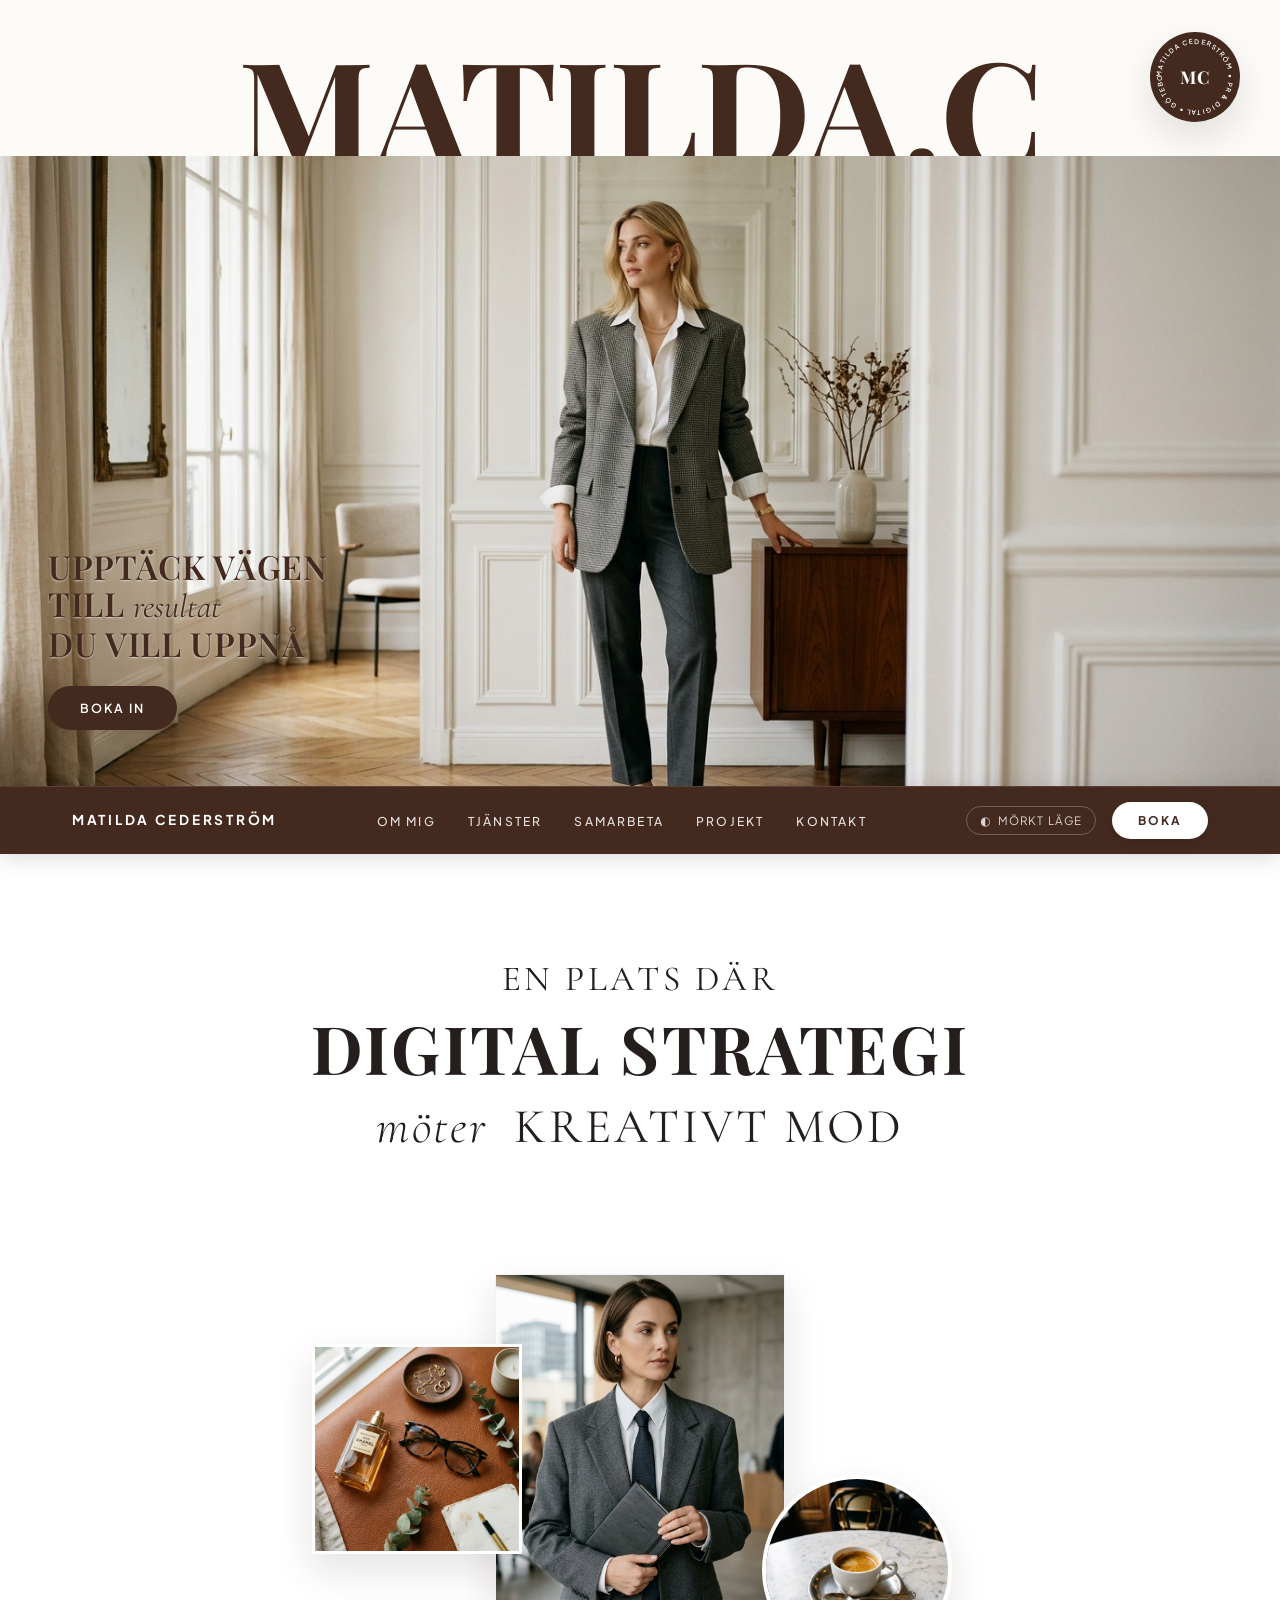
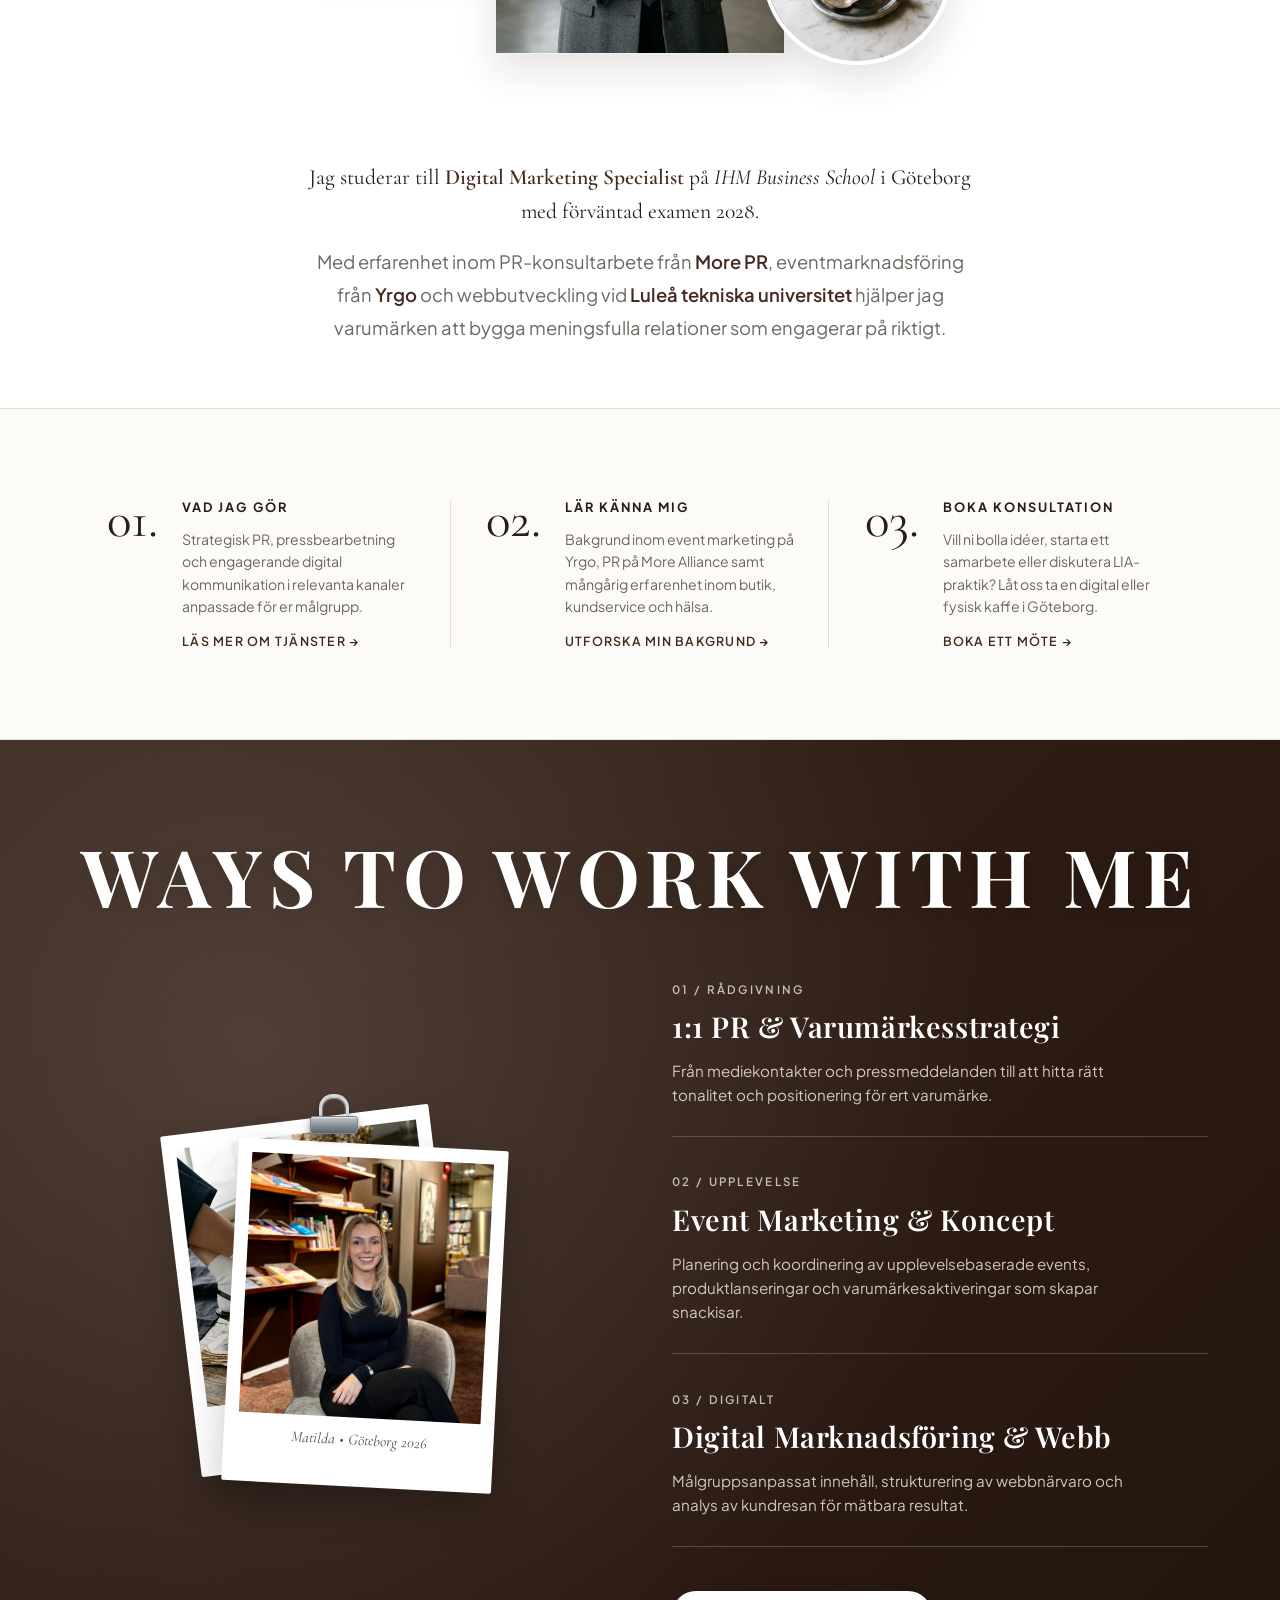
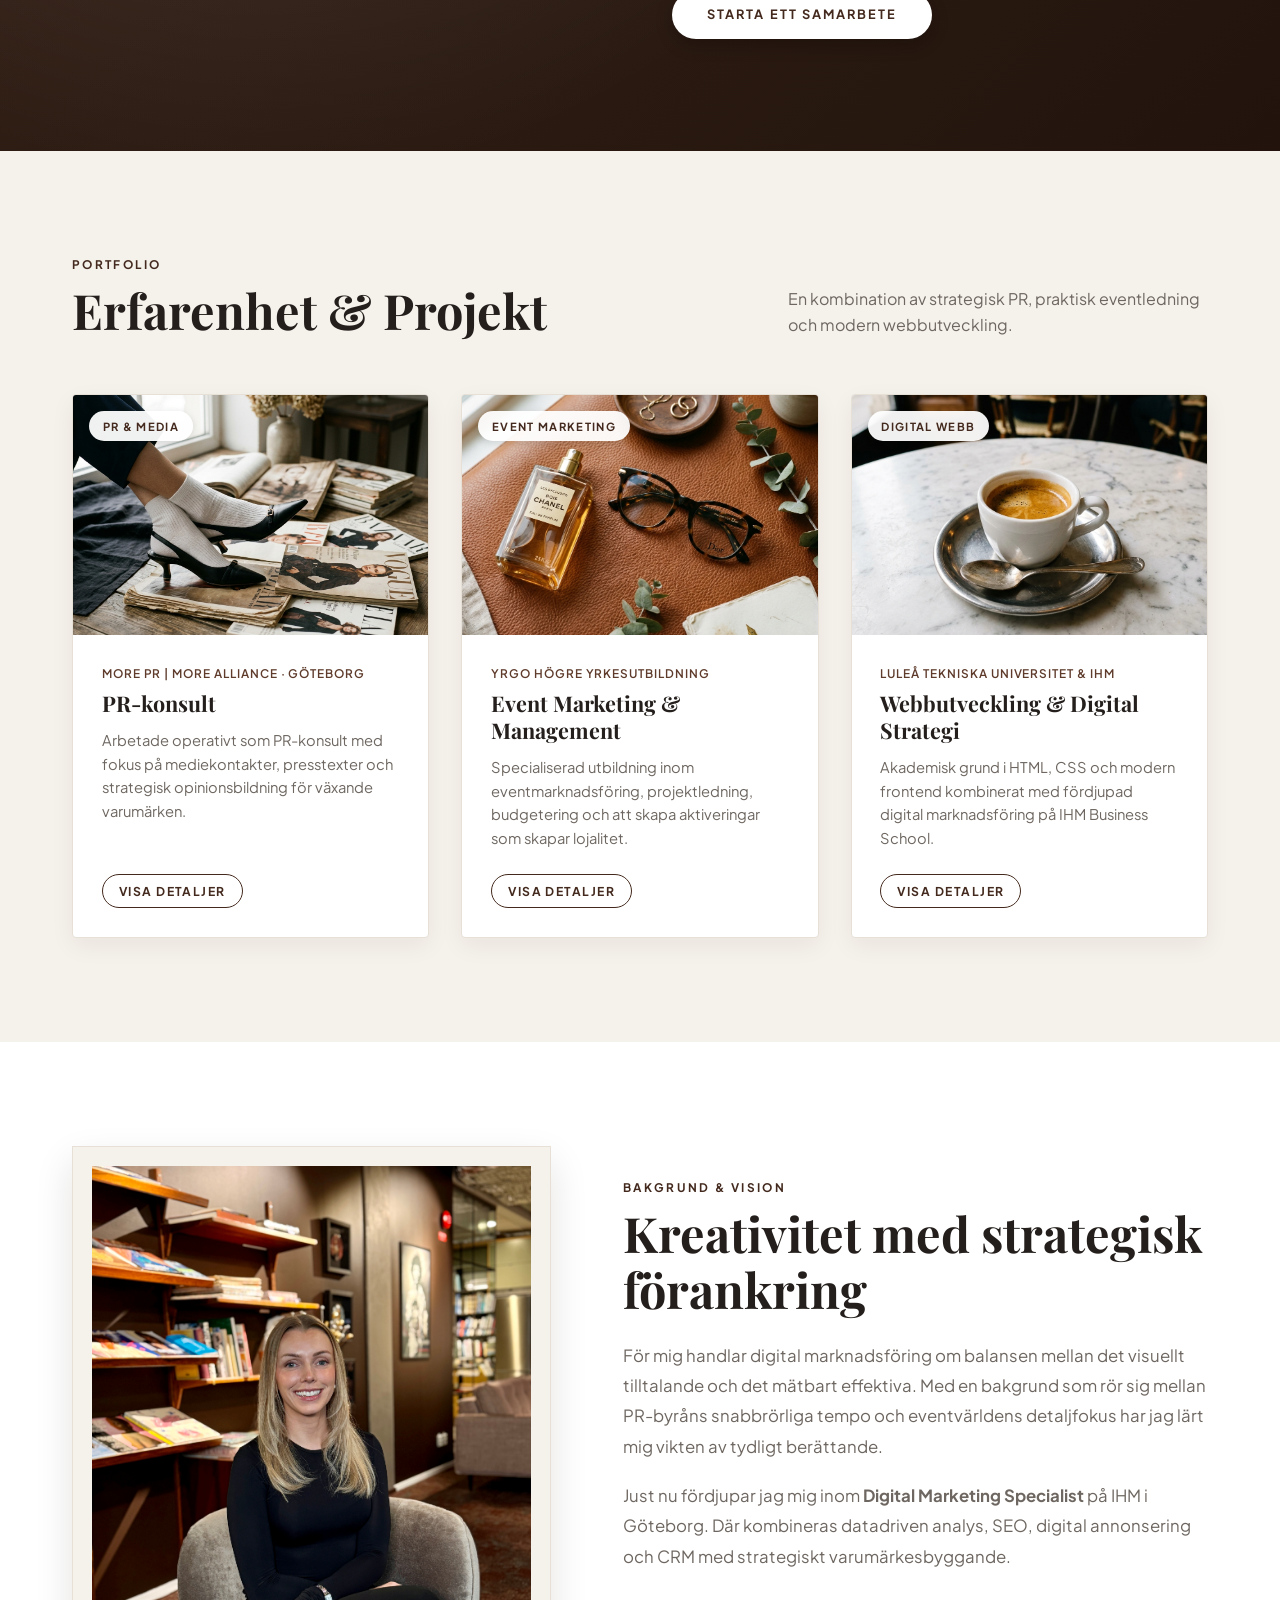
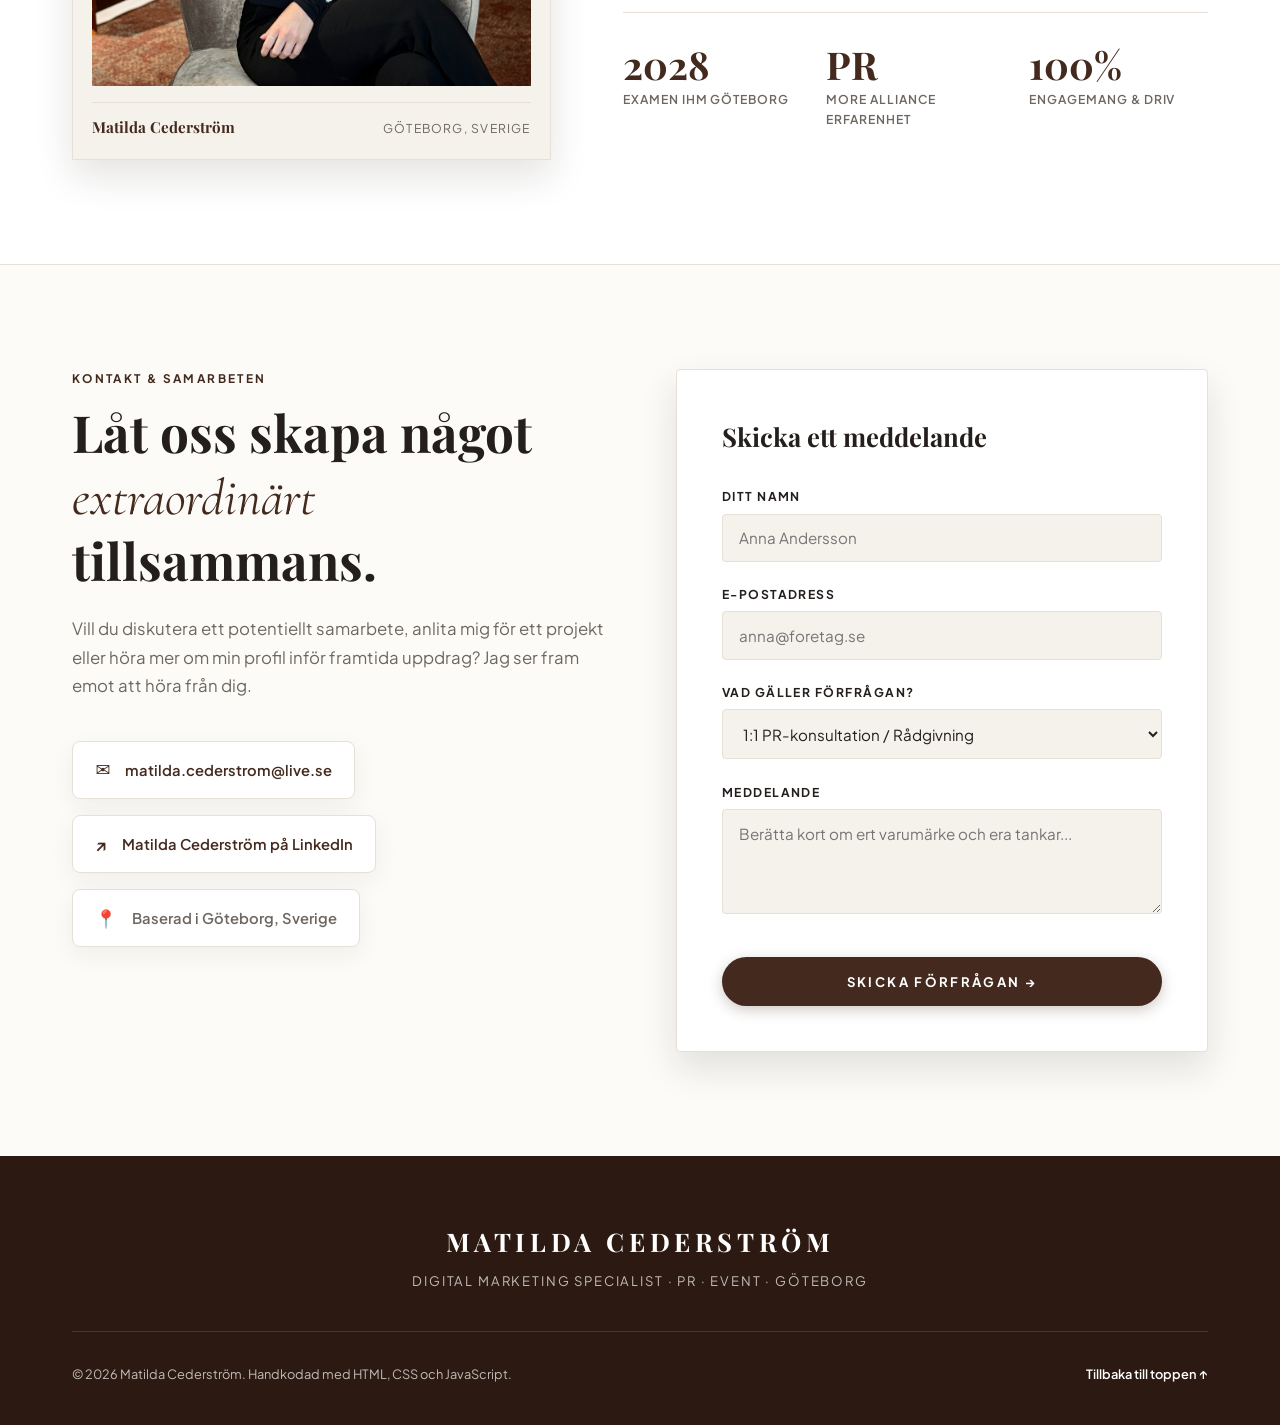
==== ihm-matilda-cederström/index.html @ b3b6cacc "Add files via upload" ====
<!DOCTYPE html>
<html lang="sv">

<head>
    <meta charset="utf-8">
    <meta name="viewport" content="width=device-width, initial-scale=1">
    <title>Matilda Cederström – Digital Marketing & PR Specialist</title>
    <meta name="description"
        content="Matilda Cederström studerar till Digital Marketing Specialist och hjälper företag med PR, event marknadsföring och digital kommunikation i Göteborg.">
    
    <!-- Google Fonts för lyxig redaktionell estetik -->
    <link rel="preconnect" href="https://fonts.googleapis.com">
    <link rel="preconnect" href="https://fonts.gstatic.com" crossorigin>
    <link href="https://fonts.googleapis.com/css2?family=Cormorant+Garamond:ital,wght@0,300;0,400;0,600;0,700;1,400;1,600&family=Playfair+Display:ital,wght@0,400;0,600;0,700;0,900;1,400;1,600&family=Plus+Jakarta+Sans:wght@300;400;500;600;700&display=swap" rel="stylesheet">
    
    <link rel="stylesheet" href="style.css">
    <script defer src="script.js"></script>
</head>

<body>
    <!-- Sidbehållare med redaktionell tidningsram -->
    <div class="site-wrapper">

        <!-- 1. HERO MED STORT TYPOGRAFISKT MOTIV -->
        <header class="hero-section" id="start">
            <div class="hero-header-brand">
                <span class="hero-giant-title">MATILDA.C</span>
            </div>

            <!-- Interaktivt cirkulärt märke -->
            <div class="brand-badge" aria-hidden="true">
                <svg viewBox="0 0 100 100" class="badge-svg">
                    <path id="circlePath" d="M 50, 50 m -37, 0 a 37,37 0 1,1 74,0 a 37,37 0 1,1 -74,0" fill="transparent" />
                    <text class="badge-text">
                        <textPath href="#circlePath" startOffset="0%">
                            MATILDA CEDERSTRÖM • PR & DIGITAL • GÖTEBORG •
                        </textPath>
                    </text>
                </svg>
                <div class="badge-center">
                    <span>MC</span>
                </div>
            </div>

            <div class="hero-media-wrapper">
                <img src="img/hero.jpg" alt="Matilda Cederström - Editorial Portrait" class="hero-bg-img" width="1600" height="900" priority>
                
                <!-- Citat och CTA nere till vänster i hero -->
                <div class="hero-overlay-content">
                    <p class="hero-quote-text">
                        <span class="quote-line">UPPTÄCK VÄGEN</span>
                        <span class="quote-line">TILL <em>resultat</em></span>
                        <span class="quote-line">DU VILL UPPNÅ</span>
                    </p>
                    <a href="#kontakt" class="hero-pill-btn">Boka in</a>
                </div>
            </div>
        </header>

        <!-- 2. ESPRESSO-BRUN NAVIGATIONSBAR -->
        <nav class="espresso-nav" aria-label="Huvudmeny">
            <div class="nav-container">
                <a href="#start" class="nav-brand">MATILDA CEDERSTRÖM</a>
                
                <ul class="nav-menu">
                    <li><a href="#om">Om mig</a></li>
                    <li><a href="#tjanster">Tjänster</a></li>
                    <li><a href="#arbete">Samarbeta</a></li>
                    <li><a href="#projekt">Projekt</a></li>
                    <li><a href="#kontakt">Kontakt</a></li>
                </ul>

                <div class="nav-actions">
                    <button id="tema" type="button" class="nav-btn-theme" aria-label="Växla tema">
                        <span class="theme-icon">◐</span>
                        <span class="theme-text">Byt till mörkt läge</span>
                    </button>
                    <a href="#kontakt" class="nav-pill-cta">Boka</a>
                </div>
            </div>
        </nav>

        <main id="huvudinnehall">
            <!-- 3. REDAKTIONELL INTRO MED MOODBOARD COLLAGE -->
            <section class="editorial-philosophy" id="om">
                <div class="section-container">
                    <div class="editorial-heading-group">
                        <span class="editorial-eyebrow">EN PLATS DÄR</span>
                        <h1 class="editorial-title">DIGITAL STRATEGI</h1>
                        <span class="editorial-subtitle"><em>möter</em> KREATIVT MOD</span>
                    </div>

                    <!-- Estetiskt moodboard med 3 överlappande bilder -->
                    <div class="moodboard-grid">
                        <div class="moodboard-item moodboard-left">
                            <img src="img/moodboard-accessories.jpg" alt="Accessoarer, designerglasögon och doftflaska på läderyta" loading="lazy">
                        </div>
                        <div class="moodboard-item moodboard-center">
                            <img src="img/moodboard-portrait.jpg" alt="Matilda i kavaj med anteckningsbok och stilren komposition" loading="lazy">
                        </div>
                        <div class="moodboard-item moodboard-right">
                            <img src="img/moodboard-coffee.jpg" alt="Espressokopp på silverfat på marmorbord" loading="lazy">
                        </div>
                    </div>

                    <!-- Om mig introduktionstext -->
                    <div class="editorial-intro-text">
                        <p class="lead-paragraph">
                            Jag studerar till <strong>Digital Marketing Specialist</strong> på <em>IHM Business School</em> i Göteborg med förväntad examen 2028.
                        </p>
                        <p>
                            Med erfarenhet inom PR-konsultarbete från <strong>More PR</strong>, eventmarknadsföring från <strong>Yrgo</strong> och webbutveckling vid <strong>Luleå tekniska universitet</strong> hjälper jag varumärken att bygga meningsfulla relationer som engagerar på riktigt.
                        </p>
                    </div>
                </div>
            </section>

            <!-- 4. TRE-KOLUMNERS NUMRERAD HIGHLIGHTBAR -->
            <section class="numbered-highlights" id="tjanster" aria-label="Översikt av tjänster och fokusområden">
                <div class="section-container highlights-grid">
                    <div class="highlight-column">
                        <span class="highlight-number">01.</span>
                        <div class="highlight-details">
                            <h2 class="highlight-title">VAD JAG GÖR</h2>
                            <p class="highlight-desc">
                                Strategisk PR, pressbearbetning och engagerande digital kommunikation i relevanta kanaler anpassade för er målgrupp.
                            </p>
                            <a href="#projekt" class="highlight-link">Läs mer om tjänster &rarr;</a>
                        </div>
                    </div>

                    <div class="highlight-column">
                        <span class="highlight-number">02.</span>
                        <div class="highlight-details">
                            <h2 class="highlight-title">LÄR KÄNNA MIG</h2>
                            <p class="highlight-desc">
                                Bakgrund inom event marketing på Yrgo, PR på More Alliance samt mångårig erfarenhet inom butik, kundservice och hälsa.
                            </p>
                            <a href="#om-detaljer" class="highlight-link">Utforska min bakgrund &rarr;</a>
                        </div>
                    </div>

                    <div class="highlight-column">
                        <span class="highlight-number">03.</span>
                        <div class="highlight-details">
                            <h2 class="highlight-title">BOKA KONSULTATION</h2>
                            <p class="highlight-desc">
                                Vill ni bolla idéer, starta ett samarbete eller diskutera LIA-praktik? Låt oss ta en digital eller fysisk kaffe i Göteborg.
                            </p>
                            <a href="#kontakt" class="highlight-link">Boka ett möte &rarr;</a>
                        </div>
                    </div>
                </div>
            </section>

            <!-- 5. WAYS TO WORK WITH ME (MOCKA & ESPRESSO) MED POLAROID-KLÄMMA -->
            <section class="work-with-me" id="arbete">
                <div class="section-container">
                    <div class="work-header">
                        <h2 class="giant-work-title">WAYS TO WORK WITH ME</h2>
                    </div>

                    <div class="work-grid">
                        <!-- Vänster: Pinned Polaroid stack med silverklämma -->
                        <div class="polaroid-showcase">
                            <div class="polaroid-stack">
                                <!-- Bakre polaroid (vinklad fashionelement) -->
                                <div class="polaroid-card polaroid-back">
                                    <div class="polaroid-inner">
                                        <img src="img/polaroid-creative.jpg" alt="Kreativ modereferens och magasin" loading="lazy">
                                        <span class="polaroid-caption">Vogue & Creative Mood</span>
                                    </div>
                                </div>

                                <!-- Främre polaroid med Matildas porträtt -->
                                <div class="polaroid-card polaroid-front">
                                    <div class="polaroid-inner">
                                        <img src="img/IMG_8986.jpeg" alt="Matilda Cederström porträtt" loading="lazy">
                                        <span class="polaroid-caption">Matilda • Göteborg 2026</span>
                                    </div>
                                </div>

                                <!-- Realistisk metallklämma högst upp -->
                                <div class="binder-clip" aria-hidden="true">
                                    <div class="clip-loop"></div>
                                    <div class="clip-body"></div>
                                </div>
                            </div>
                        </div>

                        <!-- Höger: Redaktionell lista över samarbetsformer -->
                        <div class="work-offerings">
                            <div class="offering-item">
                                <span class="offering-tag">01 / RÅDGIVNING</span>
                                <h3 class="offering-title">1:1 PR & Varumärkesstrategi</h3>
                                <p class="offering-desc">
                                    Från mediekontakter och pressmeddelanden till att hitta rätt tonalitet och positionering för ert varumärke.
                                </p>
                            </div>

                            <div class="offering-item">
                                <span class="offering-tag">02 / UPPLEVELSE</span>
                                <h3 class="offering-title">Event Marketing & Koncept</h3>
                                <p class="offering-desc">
                                    Planering och koordinering av upplevelsebaserade events, produktlanseringar och varumärkesaktiveringar som skapar snackisar.
                                </p>
                            </div>

                            <div class="offering-item">
                                <span class="offering-tag">03 / DIGITALT</span>
                                <h3 class="offering-title">Digital Marknadsföring & Webb</h3>
                                <p class="offering-desc">
                                    Målgruppsanpassat innehåll, strukturering av webbnärvaro och analys av kundresan för mätbara resultat.
                                </p>
                            </div>

                            <div class="offering-cta">
                                <a href="#kontakt" class="work-btn">Starta ett samarbete</a>
                            </div>
                        </div>
                    </div>
                </div>
            </section>

            <!-- 6. ERFARENHET & PROJEKT -->
            <section class="projects-section" id="projekt">
                <div class="section-container">
                    <div class="section-header-row">
                        <div>
                            <span class="section-eyebrow">PORTFOLIO</span>
                            <h2 class="section-heading-serif">Erfarenhet & Projekt</h2>
                        </div>
                        <p class="section-header-desc">
                            En kombination av strategisk PR, praktisk eventledning och modern webbutveckling.
                        </p>
                    </div>

                    <div class="projects-grid">
                        <!-- Projekt 1: More PR -->
                        <article class="project-card">
                            <div class="project-media">
                                <img src="img/projekt-1.jpg" alt="PR-arbete och mediekontakter" loading="lazy">
                                <span class="project-pill">PR & Media</span>
                            </div>
                            <div class="project-content">
                                <span class="project-meta">More PR | More Alliance · Göteborg</span>
                                <h3>PR-konsult</h3>
                                <p>
                                    Arbetade operativt som PR-konsult med fokus på mediekontakter, presstexter och strategisk opinionsbildning för växande varumärken.
                                </p>
                                <button type="button" class="project-details-btn" data-modal="morepr">Visa detaljer</button>
                            </div>
                        </article>

                        <!-- Projekt 2: Yrgo -->
                        <article class="project-card">
                            <div class="project-media">
                                <img src="img/projekt-2.jpg" alt="Event Marketing och planering" loading="lazy">
                                <span class="project-pill">Event Marketing</span>
                            </div>
                            <div class="project-content">
                                <span class="project-meta">Yrgo Högre Yrkesutbildning</span>
                                <h3>Event Marketing & Management</h3>
                                <p>
                                    Specialiserad utbildning inom eventmarknadsföring, projektledning, budgetering och att skapa aktiveringar som skapar lojalitet.
                                </p>
                                <button type="button" class="project-details-btn" data-modal="yrgo">Visa detaljer</button>
                            </div>
                        </article>

                        <!-- Projekt 3: LTU & IHM -->
                        <article class="project-card">
                            <div class="project-media">
                                <img src="img/projekt-3.jpg" alt="Webbutveckling och digital arkitektur" loading="lazy">
                                <span class="project-pill">Digital Webb</span>
                            </div>
                            <div class="project-content">
                                <span class="project-meta">Luleå tekniska universitet & IHM</span>
                                <h3>Webbutveckling & Digital Strategi</h3>
                                <p>
                                    Akademisk grund i HTML, CSS och modern frontend kombinerat med fördjupad digital marknadsföring på IHM Business School.
                                </p>
                                <button type="button" class="project-details-btn" data-modal="webb">Visa detaljer</button>
                            </div>
                        </article>
                    </div>
                </div>
            </section>

            <!-- 7. DETALJERAD OM MIG SEKTION -->
            <section class="about-detail-section" id="om-detaljer">
                <div class="section-container about-detail-grid">
                    <div class="about-image-col">
                        <div class="framed-portrait">
                            <img src="img/IMG_8986.jpeg" alt="Matilda Cederström" loading="lazy">
                            <div class="portrait-caption-box">
                                <span class="caption-title">Matilda Cederström</span>
                                <span class="caption-sub">Göteborg, Sverige</span>
                            </div>
                        </div>
                    </div>
                    <div class="about-text-col">
                        <span class="section-eyebrow">BAKGRUND & VISION</span>
                        <h2 class="section-heading-serif">Kreativitet med strategisk förankring</h2>
                        <div class="rich-text">
                            <p>
                                För mig handlar digital marknadsföring om balansen mellan det visuellt tilltalande och det mätbart effektiva. Med en bakgrund som rör sig mellan PR-byråns snabbrörliga tempo och eventvärldens detaljfokus har jag lärt mig vikten av tydligt berättande.
                            </p>
                            <p>
                                Just nu fördjupar jag mig inom <strong>Digital Marketing Specialist</strong> på IHM i Göteborg. Där kombineras datadriven analys, SEO, digital annonsering och CRM med strategiskt varumärkesbyggande.
                            </p>
                        </div>

                        <div class="stats-row">
                            <div class="stat-box">
                                <span class="stat-number">2028</span>
                                <span class="stat-label">Examen IHM Göteborg</span>
                            </div>
                            <div class="stat-box">
                                <span class="stat-number">PR</span>
                                <span class="stat-label">More Alliance erfarenhet</span>
                            </div>
                            <div class="stat-box">
                                <span class="stat-number">100%</span>
                                <span class="stat-label">Engagemang & driv</span>
                            </div>
                        </div>
                    </div>
                </div>
            </section>

            <!-- 8. KONTAKT & BOKNING -->
            <section class="contact-section" id="kontakt">
                <div class="section-container">
                    <div class="contact-wrapper">
                        <div class="contact-info-side">
                            <span class="section-eyebrow">KONTAKT & SAMARBETEN</span>
                            <h2 class="contact-title">Låt oss skapa något <em>extraordinärt</em> tillsammans.</h2>
                            <p class="contact-text">
                                Vill du diskutera ett potentiellt samarbete, anlita mig för ett projekt eller höra mer om min profil inför framtida uppdrag? Jag ser fram emot att höra från dig.
                            </p>

                            <div class="contact-links-list">
                                <a href="mailto:matilda.cederstrom@live.se" class="contact-pill-link">
                                    <span class="pill-icon">✉</span>
                                    <span>matilda.cederstrom@live.se</span>
                                </a>
                                <a href="https://www.linkedin.com/in/matilda-cederstr%C3%B6m-b0705b335" target="_blank" rel="noopener" class="contact-pill-link">
                                    <span class="pill-icon">↗</span>
                                    <span>Matilda Cederström på LinkedIn</span>
                                </a>
                                <div class="contact-pill-link location-pill">
                                    <span class="pill-icon">📍</span>
                                    <span>Baserad i Göteborg, Sverige</span>
                                </div>
                            </div>
                        </div>

                        <!-- Interaktivt formulär -->
                        <div class="contact-form-side">
                            <form id="kontakt-form" class="editorial-form">
                                <h3 class="form-title">Skicka ett meddelande</h3>
                                
                                <div class="form-group">
                                    <label for="namn">Ditt namn</label>
                                    <input type="text" id="namn" name="namn" placeholder="Anna Andersson" required>
                                </div>

                                <div class="form-group">
                                    <label for="epost">E-postadress</label>
                                    <input type="email" id="epost" name="epost" placeholder="anna@foretag.se" required>
                                </div>

                                <div class="form-group">
                                    <label for="amne">Vad gäller förfrågan?</label>
                                    <select id="amne" name="amne">
                                        <option value="konsultation">1:1 PR-konsultation / Rådgivning</option>
                                        <option value="event">Event Marketing & Upplevelser</option>
                                        <option value="digital">Digital strategi & Webb</option>
                                        <option value="lia">LIA-praktik / Anställning</option>
                                        <option value="annat">Övrigt / Fika i Göteborg</option>
                                    </select>
                                </div>

                                <div class="form-group">
                                    <label for="meddelande">Meddelande</label>
                                    <textarea id="meddelande" name="meddelande" rows="4" placeholder="Berätta kort om ert varumärke och era tankar..." required></textarea>
                                </div>

                                <button type="submit" class="submit-btn">Skicka förfrågan &rarr;</button>
                                <div id="form-feedback" class="form-feedback" hidden></div>
                            </form>
                        </div>
                    </div>
                </div>
            </section>
        </main>

        <!-- 9. SIDFOT -->
        <footer class="editorial-footer">
            <div class="footer-container">
                <div class="footer-brand-row">
                    <span class="footer-logo">MATILDA CEDERSTRÖM</span>
                    <p class="footer-tagline">Digital Marketing Specialist · PR · Event · Göteborg</p>
                </div>

                <div class="footer-bottom-row">
                    <p>© 2026 Matilda Cederström. Handkodad med HTML, CSS och JavaScript.</p>
                    <a href="#start" class="back-to-top">Tillbaka till toppen ↑</a>
                </div>
            </div>
        </footer>

    </div>

    <!-- Interaktiv modal för projektdetaljer -->
    <div id="project-modal" class="modal-backdrop" hidden>
        <div class="modal-dialog">
            <button class="modal-close-btn" id="modal-close" aria-label="Stäng modal">&times;</button>
            <div id="modal-body" class="modal-body-content"></div>
        </div>
    </div>
</body>

</html>
---- ihm-matilda-cederström/style.css ----
/* ==========================================================================
   MATILDA CEDERSTRÖM – EDITORIAL DESIGN SYSTEM
   Inspirerad av modern skandinavisk modetidnings- & lyxestetik
   ========================================================================== */

/* 1. CSS VARIABLER & FÄRGSYSTEM */
:root {
    /* Palett baserad på inspirationsbilden */
    --espresso: #442a1e;
    --espresso-dark: #2c1a12;
    --espresso-light: #5e3b2b;
    --canvas: #fcfbf8;
    --canvas-alt: #f5f1eb;
    --surface: #ffffff;
    --surface-glass: rgba(255, 255, 255, 0.92);
    
    /* Varm mockaton för 'Ways to work with me' (ersätter tidigare blå färg) */
    --mocha: #382419;
    --mocha-dark: #22140d;
    --mocha-light: #4c3224;

    /* Typografifärger */
    --text-primary: #241f1c;
    --text-secondary: #6e6761;
    --text-espresso: #442a1e;
    --text-light: #faf7f2;
    --text-light-muted: rgba(250, 247, 242, 0.78);

    /* Gränser och skuggor */
    --border-warm: #e6e0d6;
    --border-light: rgba(255, 255, 255, 0.2);
    --shadow-subtle: 0 8px 24px rgba(44, 26, 18, 0.06);
    --shadow-medium: 0 16px 36px rgba(44, 26, 18, 0.12);
    --shadow-polaroid: 0 18px 40px rgba(0, 0, 0, 0.22);

    /* Typografi */
    --font-display: 'Playfair Display', Georgia, serif;
    --font-serif: 'Cormorant Garamond', Georgia, serif;
    --font-sans: 'Plus Jakarta Sans', system-ui, -apple-system, sans-serif;

    /* Layout & mått */
    --max-width: 1200px;
    --radius-pill: 9999px;
    --radius-card: 4px;
    --radius-soft: 8px;
    --transition: all 0.3s cubic-bezier(0.16, 1, 0.3, 1);
}

/* 2. RESET & BAS */
*,
*::before,
*::after {
    box-sizing: border-box;
    margin: 0;
    padding: 0;
}

html {
    scroll-behavior: smooth;
    font-size: 16px;
    text-rendering: optimizeLegibility;
    -webkit-font-smoothing: antialiased;
}

body {
    font-family: var(--font-sans);
    background-color: #ede7df; /* Yttre lyxig bakgrund */
    color: var(--text-primary);
    line-height: 1.65;
    overflow-x: hidden;
}

img {
    max-width: 100%;
    height: auto;
    display: block;
}

a {
    color: inherit;
    text-decoration: none;
    transition: var(--transition);
}

button {
    font-family: inherit;
    cursor: pointer;
    border: none;
    background: none;
    transition: var(--transition);
}

/* Yttre sidram som simulerar tidningslayouten */
.site-wrapper {
    max-width: 1280px;
    margin: 0 auto;
    background-color: var(--surface);
    box-shadow: 0 0 50px rgba(0, 0, 0, 0.12);
    position: relative;
}

.section-container {
    max-width: var(--max-width);
    margin: 0 auto;
    padding: 0 2rem;
}

/* 3. HERO MED STOR TYPOGRAFI & CIRKULÄRT MÄRKE */
.hero-section {
    position: relative;
    background-color: var(--canvas);
    overflow: hidden;
    padding-top: 1.5rem;
}

.hero-header-brand {
    padding: 0 2rem;
    text-align: center;
}

.hero-giant-title {
    display: block;
    font-family: var(--font-display);
    font-size: clamp(3.5rem, 11.5vw, 9.8rem);
    font-weight: 700;
    line-height: 0.9;
    letter-spacing: -0.01em;
    color: var(--espresso);
    text-transform: uppercase;
    transform: translateY(0.12em);
    user-select: none;
}

/* Roterande cirkulärt märke i hörnet */
.brand-badge {
    position: absolute;
    top: 2rem;
    right: 2.5rem;
    width: 90px;
    height: 90px;
    background: var(--espresso);
    border-radius: 50%;
    box-shadow: var(--shadow-medium);
    z-index: 10;
    display: flex;
    align-items: center;
    justify-content: center;
    cursor: pointer;
    transition: transform 0.4s ease;
}

.brand-badge:hover {
    transform: scale(1.08) rotate(15deg);
}

.badge-svg {
    width: 100%;
    height: 100%;
    animation: rotateBadge 20s linear infinite;
}

.badge-text {
    font-family: var(--font-sans);
    font-size: 7.2px;
    font-weight: 600;
    letter-spacing: 0.22em;
    fill: #ffffff;
    text-transform: uppercase;
}

.badge-center {
    position: absolute;
    color: #ffffff;
    font-family: var(--font-display);
    font-weight: 700;
    font-size: 1.1rem;
    letter-spacing: 0.05em;
}

@keyframes rotateBadge {
    from { transform: rotate(0deg); }
    to { transform: rotate(360deg); }
}

/* Hero bild och textoverlay */
.hero-media-wrapper {
    position: relative;
    width: 100%;
    height: 70vh;
    min-height: 520px;
    max-height: 750px;
}

.hero-bg-img {
    width: 100%;
    height: 100%;
    object-fit: cover;
    object-position: center 25%;
    filter: brightness(0.96) contrast(1.02);
}

/* Citat nere till vänster i hero */
.hero-overlay-content {
    position: absolute;
    bottom: 3.5rem;
    left: 3rem;
    z-index: 5;
    max-width: 420px;
}

.hero-quote-text {
    display: flex;
    flex-direction: column;
    margin-bottom: 1.5rem;
}

.hero-quote-text .quote-line {
    font-family: var(--font-display);
    font-size: clamp(1.4rem, 2.6vw, 2.4rem);
    font-weight: 600;
    line-height: 1.1;
    color: var(--espresso);
    text-transform: uppercase;
    letter-spacing: 0.02em;
    text-shadow: 0 1px 2px rgba(255, 255, 255, 0.6);
}

.hero-quote-text .quote-line em {
    font-style: italic;
    font-family: var(--font-serif);
    font-weight: 400;
    text-transform: none;
    letter-spacing: 0;
}

.hero-pill-btn {
    display: inline-block;
    background-color: var(--espresso);
    color: #ffffff;
    font-family: var(--font-sans);
    font-size: 0.78rem;
    font-weight: 600;
    letter-spacing: 0.16em;
    text-transform: uppercase;
    padding: 0.75rem 2rem;
    border-radius: var(--radius-pill);
    box-shadow: 0 4px 14px rgba(68, 42, 30, 0.25);
    transition: var(--transition);
}

.hero-pill-btn:hover {
    background-color: var(--espresso-dark);
    transform: translateY(-2px);
    box-shadow: 0 6px 18px rgba(68, 42, 30, 0.35);
}

/* 4. ESPRESSO-BRUN NAVIGERINGSLIST */
.espresso-nav {
    background-color: var(--espresso);
    color: #ffffff;
    position: sticky;
    top: 0;
    z-index: 100;
    border-top: 1px solid rgba(255, 255, 255, 0.1);
    box-shadow: 0 4px 20px rgba(0, 0, 0, 0.15);
}

.nav-container {
    max-width: var(--max-width);
    margin: 0 auto;
    padding: 0.9rem 2rem;
    display: flex;
    align-items: center;
    justify-content: space-between;
    gap: 1.5rem;
}

.nav-brand {
    font-family: var(--font-sans);
    font-size: 0.85rem;
    font-weight: 700;
    letter-spacing: 0.2em;
    text-transform: uppercase;
    color: #ffffff;
    white-space: nowrap;
}

.nav-menu {
    display: flex;
    list-style: none;
    gap: 2rem;
    align-items: center;
}

.nav-menu a {
    font-size: 0.76rem;
    font-weight: 500;
    letter-spacing: 0.18em;
    text-transform: uppercase;
    color: rgba(255, 255, 255, 0.85);
    position: relative;
    padding: 0.25rem 0;
}

.nav-menu a::after {
    content: '';
    position: absolute;
    bottom: 0;
    left: 0;
    width: 0%;
    height: 1px;
    background: #ffffff;
    transition: width 0.3s ease;
}

.nav-menu a:hover {
    color: #ffffff;
}

.nav-menu a:hover::after {
    width: 100%;
}

.nav-actions {
    display: flex;
    align-items: center;
    gap: 1rem;
}

.nav-btn-theme {
    display: inline-flex;
    align-items: center;
    gap: 0.4rem;
    color: rgba(255, 255, 255, 0.8);
    font-size: 0.72rem;
    letter-spacing: 0.1em;
    text-transform: uppercase;
    padding: 0.4rem 0.8rem;
    border: 1px solid rgba(255, 255, 255, 0.25);
    border-radius: var(--radius-pill);
}

.nav-btn-theme:hover {
    color: #ffffff;
    border-color: rgba(255, 255, 255, 0.6);
    background: rgba(255, 255, 255, 0.08);
}

.nav-pill-cta {
    background-color: #ffffff;
    color: var(--espresso);
    font-size: 0.75rem;
    font-weight: 700;
    letter-spacing: 0.18em;
    text-transform: uppercase;
    padding: 0.55rem 1.6rem;
    border-radius: var(--radius-pill);
    box-shadow: 0 2px 8px rgba(0, 0, 0, 0.15);
    transition: var(--transition);
}

.nav-pill-cta:hover {
    background-color: var(--canvas-alt);
    transform: translateY(-1px);
    box-shadow: 0 4px 12px rgba(0, 0, 0, 0.25);
}

/* 5. REDAKTIONELL FILOSOFI & MOODBOARD COLLAGE */
.editorial-philosophy {
    padding: 6rem 0 4rem;
    background-color: var(--surface);
    text-align: center;
}

.editorial-heading-group {
    margin-bottom: 3.5rem;
}

.editorial-eyebrow {
    display: block;
    font-family: var(--font-serif);
    font-size: clamp(1.4rem, 2.8vw, 2.2rem);
    letter-spacing: 0.1em;
    color: var(--text-primary);
    text-transform: uppercase;
    font-weight: 400;
}

.editorial-title {
    font-family: var(--font-display);
    font-size: clamp(2.4rem, 5.2vw, 4.4rem);
    font-weight: 700;
    color: var(--text-primary);
    letter-spacing: 0.04em;
    line-height: 1.1;
    margin: 0.2rem 0;
    text-transform: uppercase;
}

.editorial-subtitle {
    display: block;
    font-family: var(--font-serif);
    font-size: clamp(1.8rem, 3.8vw, 3.2rem);
    color: var(--text-primary);
    letter-spacing: 0.06em;
    text-transform: uppercase;
}

.editorial-subtitle em {
    font-style: italic;
    text-transform: lowercase;
    font-family: var(--font-serif);
    font-weight: 300;
    margin-right: 0.25em;
}

/* Moodboard 3-bilds layout */
.moodboard-grid {
    position: relative;
    max-width: 780px;
    height: 480px;
    margin: 0 auto 3.5rem;
}

.moodboard-item {
    position: absolute;
    box-shadow: var(--shadow-medium);
    overflow: hidden;
    transition: transform 0.4s ease, box-shadow 0.4s ease;
}

.moodboard-item:hover {
    transform: translateY(-6px) scale(1.02);
    box-shadow: 0 22px 45px rgba(44, 26, 18, 0.18);
    z-index: 10;
}

/* Mittenbild (porträtt) */
.moodboard-center {
    width: 290px;
    height: 380px;
    left: 50%;
    top: 50%;
    transform: translate(-50%, -50%);
    z-index: 2;
    border: 1px solid rgba(0, 0, 0, 0.05);
}

.moodboard-center img {
    width: 100%;
    height: 100%;
    object-fit: cover;
}

/* Vänsterbild (accessoarer) */
.moodboard-left {
    width: 210px;
    height: 210px;
    left: 8%;
    top: 25%;
    z-index: 3;
    border: 3px solid #ffffff;
}

.moodboard-left img {
    width: 100%;
    height: 100%;
    object-fit: cover;
}

/* Högerbild (espresso) */
.moodboard-right {
    width: 190px;
    height: 190px;
    right: 10%;
    bottom: 8%;
    z-index: 4;
    border-radius: 50%; /* Rund espressoplacering som i inspirationsbilden */
    border: 4px solid #ffffff;
}

.moodboard-right img {
    width: 100%;
    height: 100%;
    object-fit: cover;
}

.editorial-intro-text {
    max-width: 680px;
    margin: 0 auto;
    font-size: 1.15rem;
    color: var(--text-secondary);
    line-height: 1.8;
}

.editorial-intro-text .lead-paragraph {
    font-size: 1.35rem;
    color: var(--text-primary);
    font-family: var(--font-serif);
    line-height: 1.6;
    margin-bottom: 1rem;
}

.editorial-intro-text strong {
    color: var(--espresso);
    font-weight: 600;
}

/* 6. NUMRERAD TRE-KOLUMNERS HIGHLIGHTBAR */
.numbered-highlights {
    padding: 4.5rem 0;
    border-top: 1px solid var(--border-warm);
    border-bottom: 1px solid var(--border-warm);
    background-color: var(--canvas);
}

.highlights-grid {
    display: grid;
    grid-template-columns: repeat(3, 1fr);
    gap: 0;
}

.highlight-column {
    display: flex;
    align-items: flex-start;
    gap: 1.5rem;
    padding: 1rem 2.2rem;
    position: relative;
}

.highlight-column:not(:last-child)::after {
    content: '';
    position: absolute;
    right: 0;
    top: 10%;
    height: 80%;
    width: 1px;
    background-color: var(--border-warm);
}

.highlight-number {
    font-family: var(--font-serif);
    font-size: 3.2rem;
    font-weight: 400;
    color: var(--text-primary);
    line-height: 0.9;
    flex-shrink: 0;
}

.highlight-details {
    display: flex;
    flex-direction: column;
}

.highlight-title {
    font-family: var(--font-sans);
    font-size: 0.8rem;
    font-weight: 700;
    letter-spacing: 0.16em;
    text-transform: uppercase;
    color: var(--text-primary);
    margin-bottom: 0.6rem;
}

.highlight-desc {
    font-size: 0.88rem;
    color: var(--text-secondary);
    line-height: 1.6;
    margin-bottom: 0.8rem;
}

.highlight-link {
    font-size: 0.78rem;
    font-weight: 600;
    letter-spacing: 0.1em;
    text-transform: uppercase;
    color: var(--espresso);
    margin-top: auto;
}

.highlight-link:hover {
    color: var(--espresso-dark);
    transform: translateX(4px);
}

/* 7. WAYS TO WORK WITH ME (VARM MOCKA & ESPRESSO) */
.work-with-me {
    background: linear-gradient(135deg, var(--mocha) 0%, var(--mocha-dark) 100%);
    color: #ffffff;
    padding: 6rem 0 7rem;
    position: relative;
    overflow: hidden;
}

/* Mjuk textur och ljusreflex */
.work-with-me::before {
    content: '';
    position: absolute;
    inset: 0;
    background: radial-gradient(circle at 20% 30%, rgba(255, 255, 255, 0.14) 0%, transparent 60%);
    pointer-events: none;
}

.work-header {
    text-align: center;
    margin-bottom: 4rem;
}

.giant-work-title,
.giant-slate-title {
    font-family: var(--font-display);
    font-size: clamp(2.4rem, 6.2vw, 5.4rem);
    font-weight: 700;
    letter-spacing: 0.08em;
    text-transform: uppercase;
    color: #ffffff;
    line-height: 1;
    text-shadow: 0 4px 16px rgba(0, 0, 0, 0.25);
}

.work-grid {
    display: grid;
    grid-template-columns: 1fr 1fr;
    gap: 4rem;
    align-items: center;
}

/* Polaroid-stack med realistisk metallklämma */
.polaroid-showcase {
    position: relative;
    display: flex;
    justify-content: center;
    padding: 2rem 0;
}

.polaroid-stack {
    position: relative;
    width: 320px;
    height: 420px;
}

.polaroid-card {
    position: absolute;
    width: 270px;
    background-color: #ffffff;
    padding: 14px 14px 34px 14px;
    box-shadow: var(--shadow-polaroid);
    border-radius: 2px;
    transition: transform 0.4s ease;
}

.polaroid-card img {
    width: 100%;
    height: 260px;
    object-fit: cover;
    background-color: #f0f0f0;
}

.polaroid-caption {
    display: block;
    font-family: var(--font-serif);
    font-size: 0.95rem;
    font-style: italic;
    color: #4a4a4a;
    text-align: center;
    margin-top: 10px;
}

/* Bakre polaroid vinklad åt vänster */
.polaroid-back {
    left: 0;
    top: 20px;
    transform: rotate(-7deg);
    z-index: 1;
}

/* Främre polaroid med Matildas foto */
.polaroid-front {
    right: 0;
    top: 45px;
    transform: rotate(3deg);
    z-index: 2;
}

.polaroid-stack:hover .polaroid-back {
    transform: rotate(-12deg) translate(-10px, -5px);
}

.polaroid-stack:hover .polaroid-front {
    transform: rotate(6deg) translate(10px, -5px);
}

/* Realistisk metallisk pärmklämma (binder clip) */
.binder-clip {
    position: absolute;
    top: -5px;
    left: 48%;
    transform: translateX(-50%);
    width: 52px;
    height: 52px;
    z-index: 10;
    pointer-events: none;
}

.clip-loop {
    width: 30px;
    height: 24px;
    margin: 0 auto;
    border: 3.5px solid #d4d8dc;
    border-bottom: none;
    border-radius: 14px 14px 0 0;
    background: transparent;
    box-shadow: 0 2px 4px rgba(0, 0, 0, 0.3), inset 0 1px 2px #ffffff;
}

.clip-body {
    width: 48px;
    height: 18px;
    background: linear-gradient(180deg, #c4c8cc 0%, #8a9299 50%, #5d656c 100%);
    border-radius: 3px;
    margin: -2px auto 0;
    box-shadow: 0 4px 8px rgba(0, 0, 0, 0.4), inset 0 1px 1px rgba(255, 255, 255, 0.6);
    border: 1px solid #7a8288;
}

/* Samarbetsformer / Tjänster lista */
.work-offerings {
    display: flex;
    flex-direction: column;
    gap: 2.2rem;
}

.offering-item {
    border-bottom: 1px solid var(--border-light);
    padding-bottom: 1.8rem;
    transition: transform 0.3s ease;
}

.offering-item:hover {
    transform: translateX(8px);
}

.offering-tag {
    font-size: 0.72rem;
    font-weight: 600;
    letter-spacing: 0.2em;
    color: rgba(255, 255, 255, 0.7);
    text-transform: uppercase;
    display: block;
    margin-bottom: 0.3rem;
}

.offering-title {
    font-family: var(--font-display);
    font-size: 1.8rem;
    font-weight: 600;
    letter-spacing: 0.02em;
    color: #ffffff;
    margin-bottom: 0.5rem;
}

.offering-desc {
    font-size: 0.95rem;
    color: var(--text-light-muted);
    line-height: 1.6;
    max-width: 480px;
}

.work-btn {
    display: inline-block;
    background-color: #ffffff;
    color: var(--espresso);
    font-size: 0.8rem;
    font-weight: 700;
    letter-spacing: 0.16em;
    text-transform: uppercase;
    padding: 0.85rem 2.2rem;
    border-radius: var(--radius-pill);
    box-shadow: 0 6px 18px rgba(0, 0, 0, 0.2);
    margin-top: 0.5rem;
}

.work-btn:hover {
    background-color: var(--canvas);
    transform: translateY(-2px);
    box-shadow: 0 8px 22px rgba(0, 0, 0, 0.3);
}

/* 8. ERFARENHET & PROJEKT SEKTION */
.projects-section {
    padding: 6.5rem 0;
    background-color: var(--canvas-alt);
}

.section-header-row {
    display: flex;
    justify-content: space-between;
    align-items: flex-end;
    margin-bottom: 3.5rem;
    gap: 2rem;
}

.section-eyebrow {
    display: block;
    font-size: 0.74rem;
    font-weight: 700;
    letter-spacing: 0.2em;
    text-transform: uppercase;
    color: var(--espresso);
    margin-bottom: 0.5rem;
}

.section-heading-serif {
    font-family: var(--font-display);
    font-size: clamp(2rem, 3.8vw, 3.2rem);
    font-weight: 700;
    color: var(--text-primary);
    line-height: 1.15;
}

.section-header-desc {
    max-width: 420px;
    font-size: 1rem;
    color: var(--text-secondary);
}

.projects-grid {
    display: grid;
    grid-template-columns: repeat(3, 1fr);
    gap: 2rem;
}

.project-card {
    background-color: var(--surface);
    border-radius: var(--radius-card);
    overflow: hidden;
    box-shadow: var(--shadow-subtle);
    display: flex;
    flex-direction: column;
    border: 1px solid var(--border-warm);
    transition: var(--transition);
}

.project-card:hover {
    transform: translateY(-6px);
    box-shadow: var(--shadow-medium);
}

.project-media {
    position: relative;
    height: 240px;
    overflow: hidden;
}

.project-media img {
    width: 100%;
    height: 100%;
    object-fit: cover;
    transition: transform 0.6s ease;
}

.project-card:hover .project-media img {
    transform: scale(1.06);
}

.project-pill {
    position: absolute;
    top: 1rem;
    left: 1rem;
    background-color: rgba(255, 255, 255, 0.94);
    color: var(--espresso);
    font-size: 0.7rem;
    font-weight: 700;
    letter-spacing: 0.12em;
    text-transform: uppercase;
    padding: 0.35rem 0.85rem;
    border-radius: var(--radius-pill);
    box-shadow: 0 2px 8px rgba(0, 0, 0, 0.12);
}

.project-content {
    padding: 1.8rem;
    display: flex;
    flex-direction: column;
    flex-grow: 1;
}

.project-meta {
    font-size: 0.74rem;
    font-weight: 600;
    color: var(--espresso-light);
    letter-spacing: 0.08em;
    text-transform: uppercase;
    margin-bottom: 0.4rem;
}

.project-content h3 {
    font-family: var(--font-display);
    font-size: 1.35rem;
    font-weight: 700;
    color: var(--text-primary);
    margin-bottom: 0.75rem;
    line-height: 1.25;
}

.project-content p {
    font-size: 0.92rem;
    color: var(--text-secondary);
    line-height: 1.6;
    margin-bottom: 1.5rem;
}

.project-details-btn {
    align-self: flex-start;
    margin-top: auto;
    font-size: 0.76rem;
    font-weight: 700;
    letter-spacing: 0.12em;
    text-transform: uppercase;
    color: var(--espresso);
    padding: 0.5rem 1rem;
    border: 1px solid var(--espresso);
    border-radius: var(--radius-pill);
}

.project-details-btn:hover {
    background-color: var(--espresso);
    color: #ffffff;
}

/* 9. DETALJERAD OM MIG SEKTION */
.about-detail-section {
    padding: 6.5rem 0;
    background-color: var(--surface);
}

.about-detail-grid {
    display: grid;
    grid-template-columns: 0.9fr 1.1fr;
    gap: 4.5rem;
    align-items: center;
}

.framed-portrait {
    position: relative;
    padding: 1.2rem;
    background-color: var(--canvas-alt);
    border: 1px solid var(--border-warm);
    box-shadow: var(--shadow-medium);
}

.framed-portrait img {
    width: 100%;
    height: 520px;
    object-fit: cover;
    object-position: center 20%;
}

.portrait-caption-box {
    margin-top: 1rem;
    display: flex;
    justify-content: space-between;
    align-items: center;
    border-top: 1px solid var(--border-warm);
    padding-top: 0.75rem;
}

.caption-title {
    font-family: var(--font-display);
    font-weight: 700;
    font-size: 0.95rem;
    color: var(--espresso);
}

.caption-sub {
    font-size: 0.76rem;
    color: var(--text-secondary);
    letter-spacing: 0.1em;
    text-transform: uppercase;
}

.about-text-col .rich-text {
    margin: 1.5rem 0 2.5rem;
    display: flex;
    flex-direction: column;
    gap: 1.2rem;
    font-size: 1.05rem;
    color: var(--text-secondary);
    line-height: 1.8;
}

.stats-row {
    display: grid;
    grid-template-columns: repeat(3, 1fr);
    gap: 1.5rem;
    border-top: 1px solid var(--border-warm);
    padding-top: 2rem;
}

.stat-box {
    display: flex;
    flex-direction: column;
}

.stat-number {
    font-family: var(--font-display);
    font-size: 2.4rem;
    font-weight: 700;
    color: var(--espresso);
    line-height: 1;
    margin-bottom: 0.35rem;
}

.stat-label {
    font-size: 0.76rem;
    font-weight: 600;
    color: var(--text-secondary);
    letter-spacing: 0.08em;
    text-transform: uppercase;
}

/* 10. KONTAKT & BOKNING */
.contact-section {
    padding: 6.5rem 0;
    background-color: var(--canvas);
    border-top: 1px solid var(--border-warm);
}

.contact-wrapper {
    display: grid;
    grid-template-columns: 1fr 1fr;
    gap: 4.5rem;
}

.contact-title {
    font-family: var(--font-display);
    font-size: clamp(2.2rem, 4vw, 3.2rem);
    font-weight: 700;
    color: var(--text-primary);
    line-height: 1.2;
    margin: 0.8rem 0 1.5rem;
}

.contact-title em {
    font-style: italic;
    font-family: var(--font-serif);
    font-weight: 400;
    color: var(--espresso);
}

.contact-text {
    font-size: 1.05rem;
    color: var(--text-secondary);
    line-height: 1.7;
    margin-bottom: 2.5rem;
}

.contact-links-list {
    display: flex;
    flex-direction: column;
    gap: 1rem;
}

.contact-pill-link {
    display: inline-flex;
    align-items: center;
    gap: 0.9rem;
    padding: 0.85rem 1.4rem;
    background-color: var(--surface);
    border: 1px solid var(--border-warm);
    border-radius: var(--radius-soft);
    font-size: 0.92rem;
    font-weight: 600;
    color: var(--espresso);
    box-shadow: var(--shadow-subtle);
    max-width: fit-content;
}

.contact-pill-link:hover {
    background-color: var(--espresso);
    color: #ffffff;
    border-color: var(--espresso);
    transform: translateX(4px);
}

.pill-icon {
    font-size: 1.1rem;
}

.location-pill {
    cursor: default;
    color: var(--text-secondary);
}

.location-pill:hover {
    background-color: var(--surface);
    color: var(--text-secondary);
    transform: none;
    border-color: var(--border-warm);
}

/* Formulär */
.editorial-form {
    background-color: var(--surface);
    padding: 2.8rem;
    border-radius: var(--radius-card);
    border: 1px solid var(--border-warm);
    box-shadow: var(--shadow-medium);
}

.form-title {
    font-family: var(--font-display);
    font-size: 1.6rem;
    font-weight: 700;
    color: var(--text-primary);
    margin-bottom: 1.8rem;
}

.form-group {
    margin-bottom: 1.4rem;
}

.form-group label {
    display: block;
    font-size: 0.76rem;
    font-weight: 700;
    letter-spacing: 0.12em;
    text-transform: uppercase;
    color: var(--text-primary);
    margin-bottom: 0.45rem;
}

.form-group input,
.form-group select,
.form-group textarea {
    width: 100%;
    padding: 0.85rem 1rem;
    font-family: inherit;
    font-size: 0.95rem;
    color: var(--text-primary);
    background-color: var(--canvas-alt);
    border: 1px solid var(--border-warm);
    border-radius: 4px;
    outline: none;
    transition: var(--transition);
}

.form-group input:focus,
.form-group select:focus,
.form-group textarea:focus {
    border-color: var(--espresso);
    background-color: #ffffff;
    box-shadow: 0 0 0 3px rgba(68, 42, 30, 0.12);
}

.submit-btn {
    width: 100%;
    background-color: var(--espresso);
    color: #ffffff;
    font-size: 0.82rem;
    font-weight: 700;
    letter-spacing: 0.18em;
    text-transform: uppercase;
    padding: 1rem;
    border-radius: var(--radius-pill);
    box-shadow: 0 4px 14px rgba(68, 42, 30, 0.25);
    margin-top: 0.8rem;
}

.submit-btn:hover {
    background-color: var(--espresso-dark);
    transform: translateY(-2px);
    box-shadow: 0 6px 18px rgba(68, 42, 30, 0.35);
}

.form-feedback {
    margin-top: 1rem;
    padding: 0.8rem 1rem;
    border-radius: 4px;
    font-size: 0.88rem;
    text-align: center;
}

.form-feedback.success {
    background-color: #e8f5e9;
    color: #2e7d32;
    border: 1px solid #c8e6c9;
}

/* 11. SIDFOT */
.editorial-footer {
    background-color: var(--espresso-dark);
    color: rgba(255, 255, 255, 0.7);
    padding: 4rem 0 2.5rem;
}

.footer-container {
    max-width: var(--max-width);
    margin: 0 auto;
    padding: 0 2rem;
}

.footer-brand-row {
    text-align: center;
    border-bottom: 1px solid rgba(255, 255, 255, 0.12);
    padding-bottom: 2.5rem;
    margin-bottom: 2rem;
}

.footer-logo {
    display: block;
    font-family: var(--font-display);
    font-size: 1.6rem;
    font-weight: 700;
    letter-spacing: 0.18em;
    color: #ffffff;
    margin-bottom: 0.5rem;
}

.footer-tagline {
    font-size: 0.82rem;
    letter-spacing: 0.14em;
    text-transform: uppercase;
}

.footer-bottom-row {
    display: flex;
    justify-content: space-between;
    align-items: center;
    font-size: 0.8rem;
}

.back-to-top {
    color: #ffffff;
    font-weight: 600;
}

.back-to-top:hover {
    text-decoration: underline;
}

/* 12. PROJEKT MODAL */
.modal-backdrop {
    position: fixed;
    inset: 0;
    background-color: rgba(20, 15, 12, 0.75);
    backdrop-filter: blur(4px);
    z-index: 1000;
    display: flex;
    align-items: center;
    justify-content: center;
    padding: 1.5rem;
    opacity: 0;
    pointer-events: none;
    transition: opacity 0.3s ease;
}

.modal-backdrop.is-open {
    opacity: 1;
    pointer-events: auto;
}

.modal-dialog {
    background-color: var(--surface);
    max-width: 620px;
    width: 100%;
    border-radius: var(--radius-card);
    padding: 2.5rem;
    position: relative;
    box-shadow: 0 24px 60px rgba(0, 0, 0, 0.3);
    max-height: 90vh;
    overflow-y: auto;
}

.modal-close-btn {
    position: absolute;
    top: 1.2rem;
    right: 1.5rem;
    font-size: 2rem;
    line-height: 1;
    color: var(--text-secondary);
}

.modal-close-btn:hover {
    color: var(--espresso);
}

.modal-body-content h3 {
    font-family: var(--font-display);
    font-size: 1.8rem;
    color: var(--espresso);
    margin-bottom: 0.5rem;
}

.modal-body-content .modal-meta {
    font-size: 0.8rem;
    font-weight: 600;
    letter-spacing: 0.1em;
    text-transform: uppercase;
    color: var(--text-secondary);
    margin-bottom: 1.5rem;
    display: block;
}

.modal-body-content p {
    margin-bottom: 1rem;
    line-height: 1.7;
    color: var(--text-primary);
}

.modal-body-content ul {
    margin: 1rem 0 1.5rem 1.5rem;
    color: var(--text-secondary);
}

.modal-body-content li {
    margin-bottom: 0.5rem;
}

/* 13. MÖRKT LÄGE (DARK MODE) */
body.morkt {
    background-color: #12100e;
    color: #e8e4df;
}

body.morkt .site-wrapper {
    background-color: #1c1815;
    box-shadow: 0 0 50px rgba(0, 0, 0, 0.6);
}

body.morkt .hero-section {
    background-color: #161210;
}

body.morkt .hero-giant-title {
    color: #c4a896;
}

body.morkt .hero-quote-text .quote-line {
    color: #ffffff;
    text-shadow: 0 2px 6px rgba(0, 0, 0, 0.7);
}

body.morkt .hero-pill-btn {
    background-color: #c4a896;
    color: #1c1815;
}

body.morkt .editorial-philosophy {
    background-color: #1c1815;
}

body.morkt .editorial-eyebrow,
body.morkt .editorial-title,
body.morkt .editorial-subtitle {
    color: #f2ece4;
}

body.morkt .editorial-intro-text {
    color: #b5ada5;
}

body.morkt .editorial-intro-text .lead-paragraph {
    color: #eae3db;
}

body.morkt .editorial-intro-text strong {
    color: #d8c3b4;
}

body.morkt .numbered-highlights {
    background-color: #171311;
    border-color: #2e2621;
}

body.morkt .highlight-column:not(:last-child)::after {
    background-color: #2e2621;
}

body.morkt .highlight-number,
body.morkt .highlight-title {
    color: #f2ece4;
}

body.morkt .highlight-desc {
    color: #a89f97;
}

body.morkt .highlight-link {
    color: #d8c3b4;
}

body.morkt .projects-section {
    background-color: #171311;
}

body.morkt .section-heading-serif {
    color: #f2ece4;
}

body.morkt .project-card {
    background-color: #221d19;
    border-color: #332b25;
}

body.morkt .project-content h3 {
    color: #f2ece4;
}

body.morkt .project-content p {
    color: #a89f97;
}

body.morkt .project-details-btn {
    color: #d8c3b4;
    border-color: #d8c3b4;
}

body.morkt .about-detail-section {
    background-color: #1c1815;
}

body.morkt .framed-portrait {
    background-color: #221d19;
    border-color: #332b25;
}

body.morkt .caption-title {
    color: #d8c3b4;
}

body.morkt .stat-number {
    color: #d8c3b4;
}

body.morkt .contact-section {
    background-color: #171311;
    border-color: #2e2621;
}

body.morkt .contact-title {
    color: #f2ece4;
}

body.morkt .contact-title em {
    color: #d8c3b4;
}

body.morkt .contact-text {
    color: #a89f97;
}

body.morkt .contact-pill-link {
    background-color: #221d19;
    border-color: #332b25;
    color: #d8c3b4;
}

body.morkt .editorial-form {
    background-color: #221d19;
    border-color: #332b25;
}

body.morkt .form-title {
    color: #f2ece4;
}

body.morkt .form-group label {
    color: #d8c3b4;
}

body.morkt .form-group input,
body.morkt .form-group select,
body.morkt .form-group textarea {
    background-color: #171311;
    border-color: #332b25;
    color: #f2ece4;
}

body.morkt .submit-btn {
    background-color: #d8c3b4;
    color: #1c1815;
}

body.morkt .modal-dialog {
    background-color: #221d19;
    color: #f2ece4;
}

body.morkt .modal-body-content h3 {
    color: #d8c3b4;
}

body.morkt .modal-body-content p {
    color: #d1c9c2;
}

/* 14. RESPONSIV DESIGN (MEDIA QUERIES) */
@media (max-width: 992px) {
    .highlights-grid {
        grid-template-columns: 1fr;
        gap: 2rem;
    }

    .highlight-column:not(:last-child)::after {
        display: none;
    }

    .highlight-column {
        border-bottom: 1px solid var(--border-warm);
        padding: 1rem 0 2rem;
    }

    .work-grid {
        grid-template-columns: 1fr;
        gap: 3.5rem;
    }

    .projects-grid {
        grid-template-columns: 1fr;
    }

    .about-detail-grid {
        grid-template-columns: 1fr;
        gap: 3rem;
    }

    .contact-wrapper {
        grid-template-columns: 1fr;
        gap: 3rem;
    }

    .section-header-row {
        flex-direction: column;
        align-items: flex-start;
        gap: 1rem;
    }
}

@media (max-width: 768px) {
    .nav-menu {
        display: none; /* Kan fällas ut i mobilvy vid behov */
    }

    .nav-container {
        padding: 0.8rem 1.2rem;
    }

    .brand-badge {
        top: 1rem;
        right: 1rem;
        width: 75px;
        height: 75px;
    }

    .hero-overlay-content {
        bottom: 2rem;
        left: 1.5rem;
        right: 1.5rem;
    }

    .moodboard-grid {
        height: 380px;
    }

    .moodboard-center {
        width: 220px;
        height: 290px;
    }

    .moodboard-left {
        width: 150px;
        height: 150px;
        left: 2%;
        top: 20%;
    }

    .moodboard-right {
        width: 140px;
        height: 140px;
        right: 2%;
        bottom: 5%;
    }

    .polaroid-stack {
        width: 280px;
        height: 360px;
    }

    .polaroid-card {
        width: 230px;
        padding: 10px 10px 25px 10px;
    }

    .polaroid-card img {
        height: 200px;
    }

    .editorial-form {
        padding: 1.8rem;
    }

    .stats-row {
        grid-template-columns: 1fr;
        gap: 1.2rem;
    }

    .footer-bottom-row {
        flex-direction: column;
        gap: 1rem;
        text-align: center;
    }
}
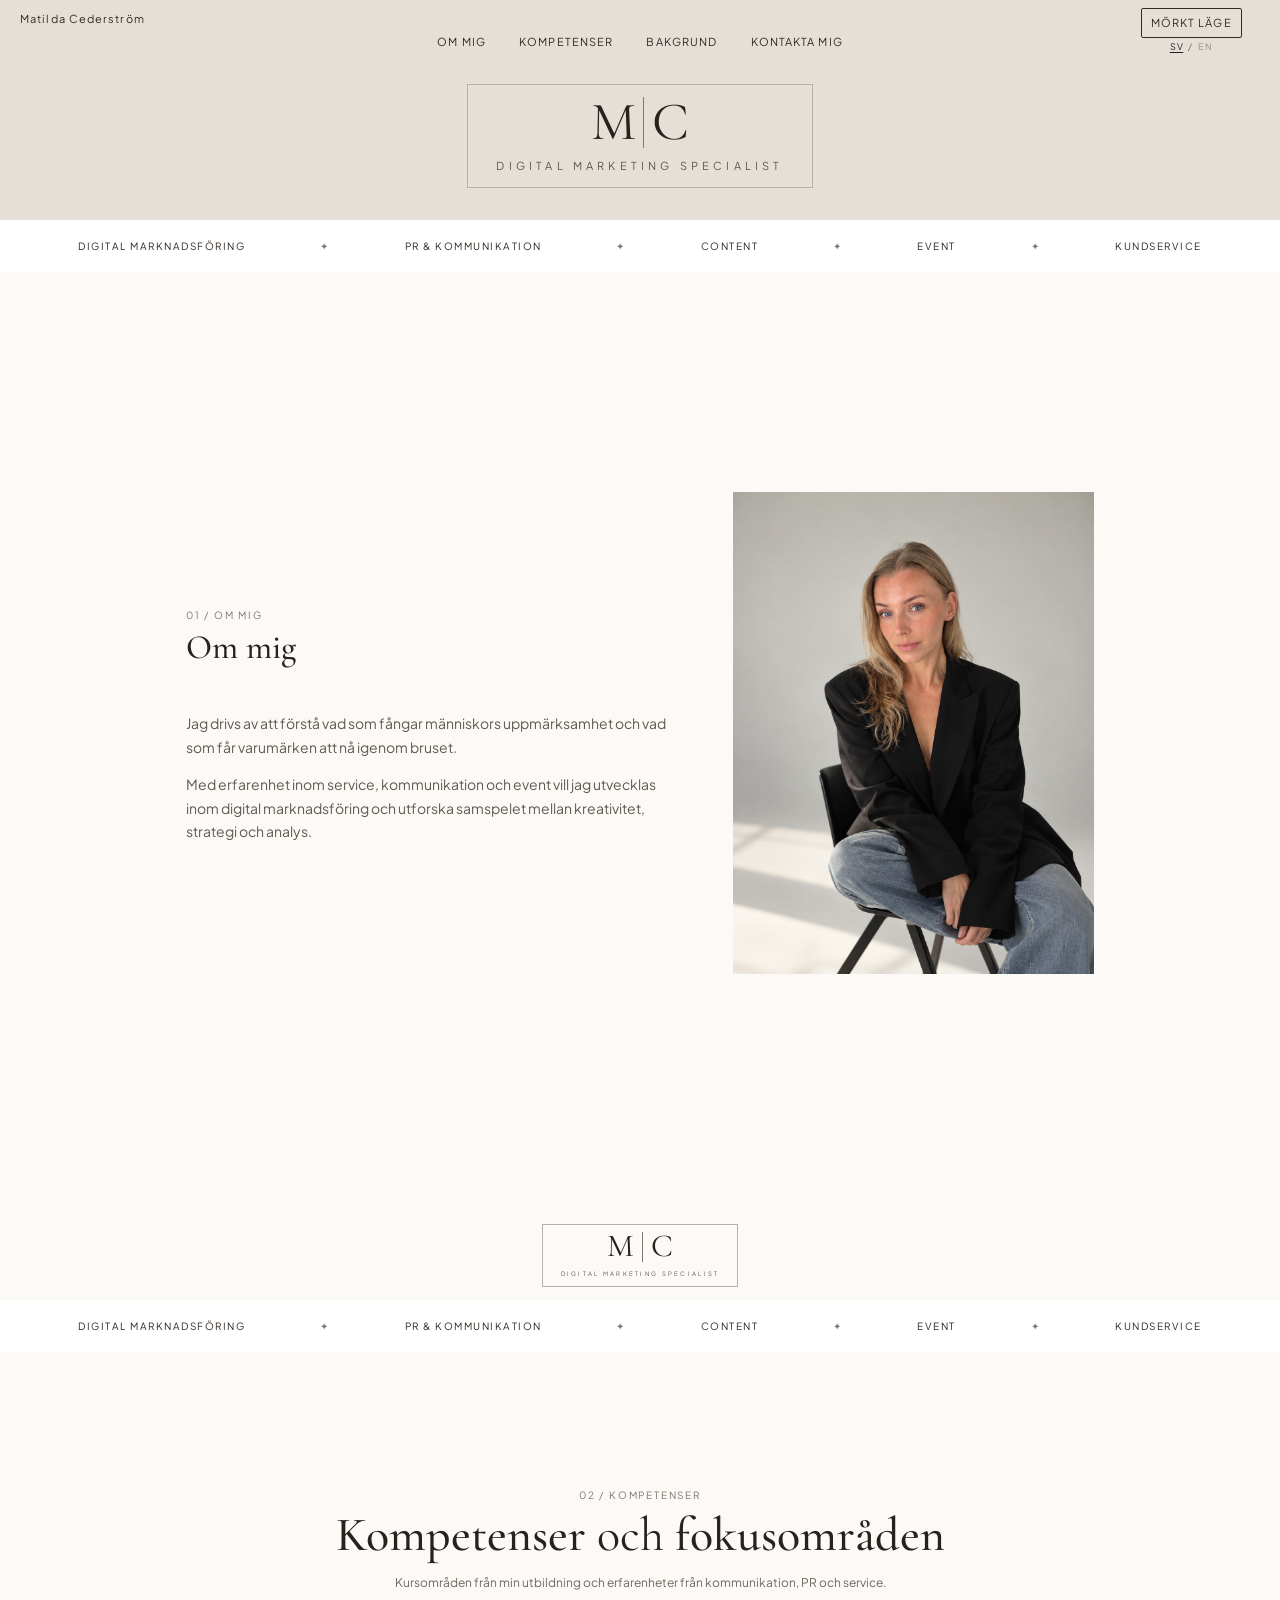
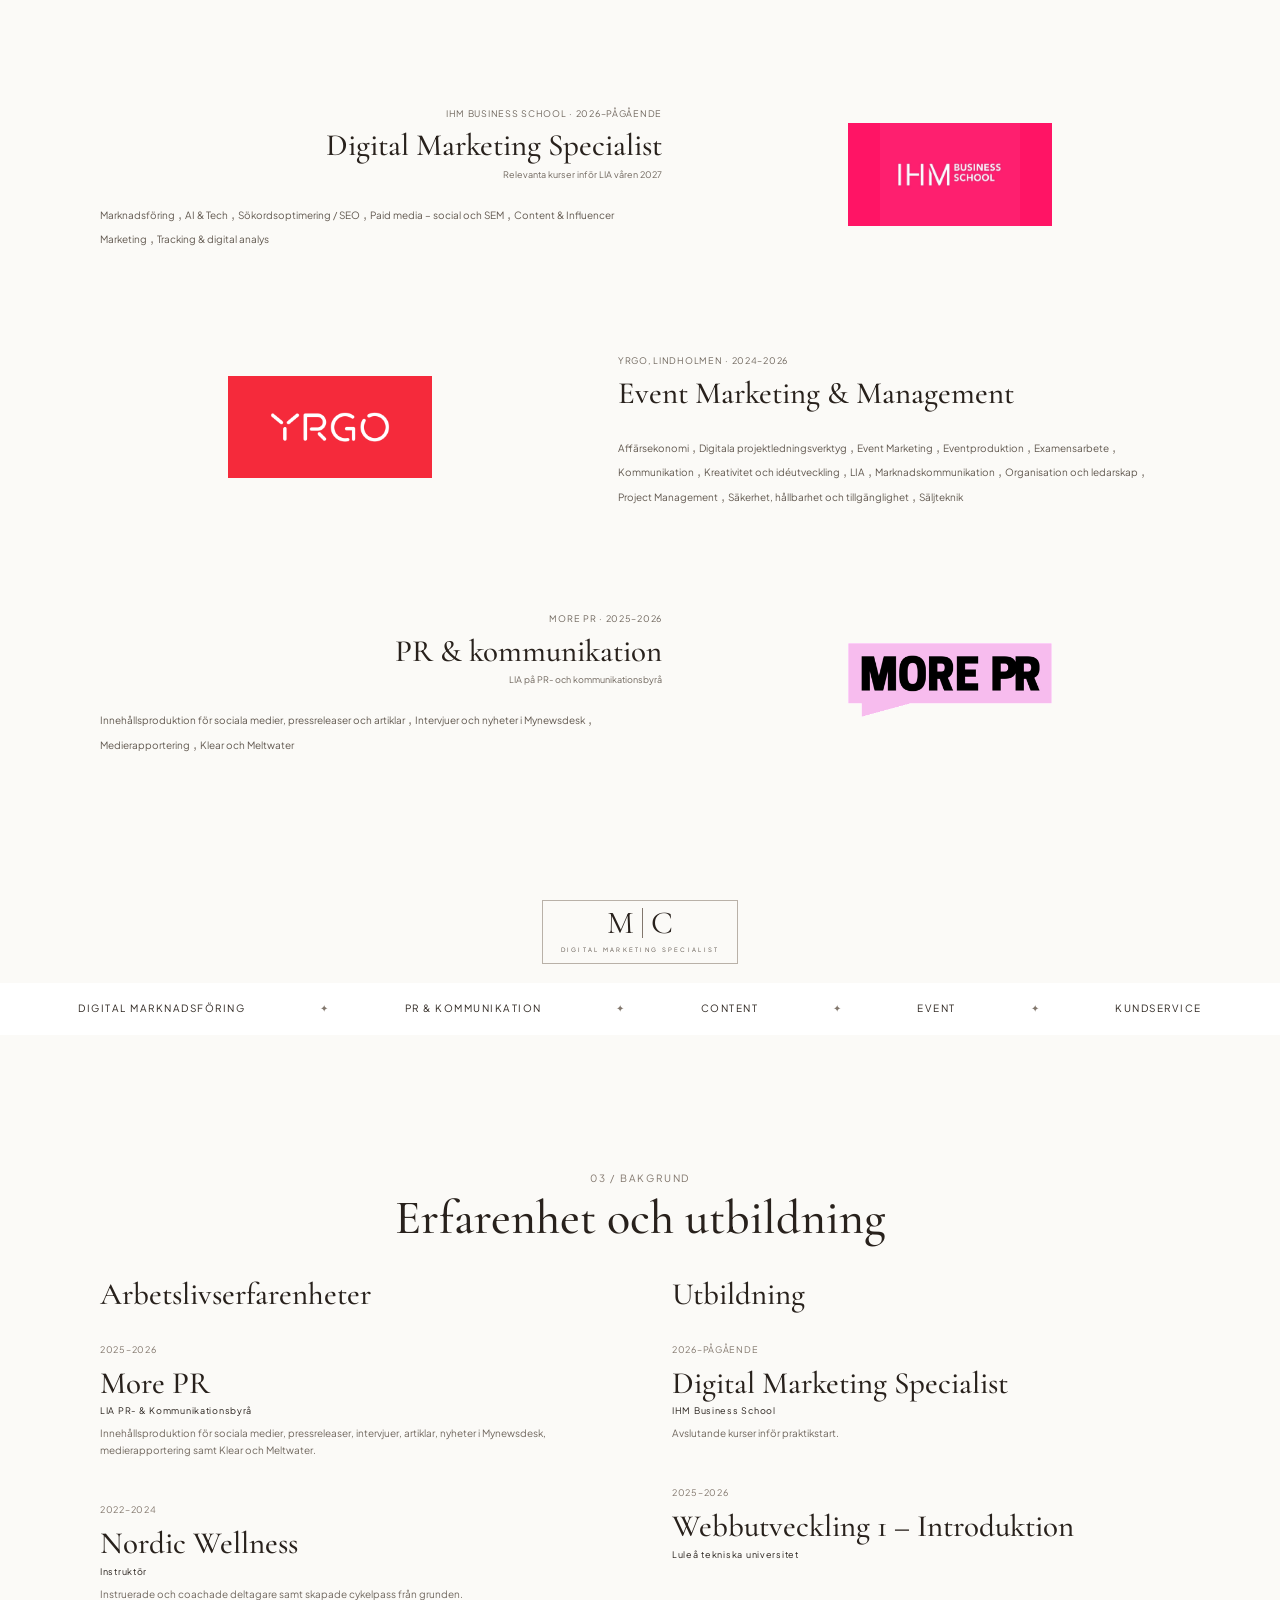
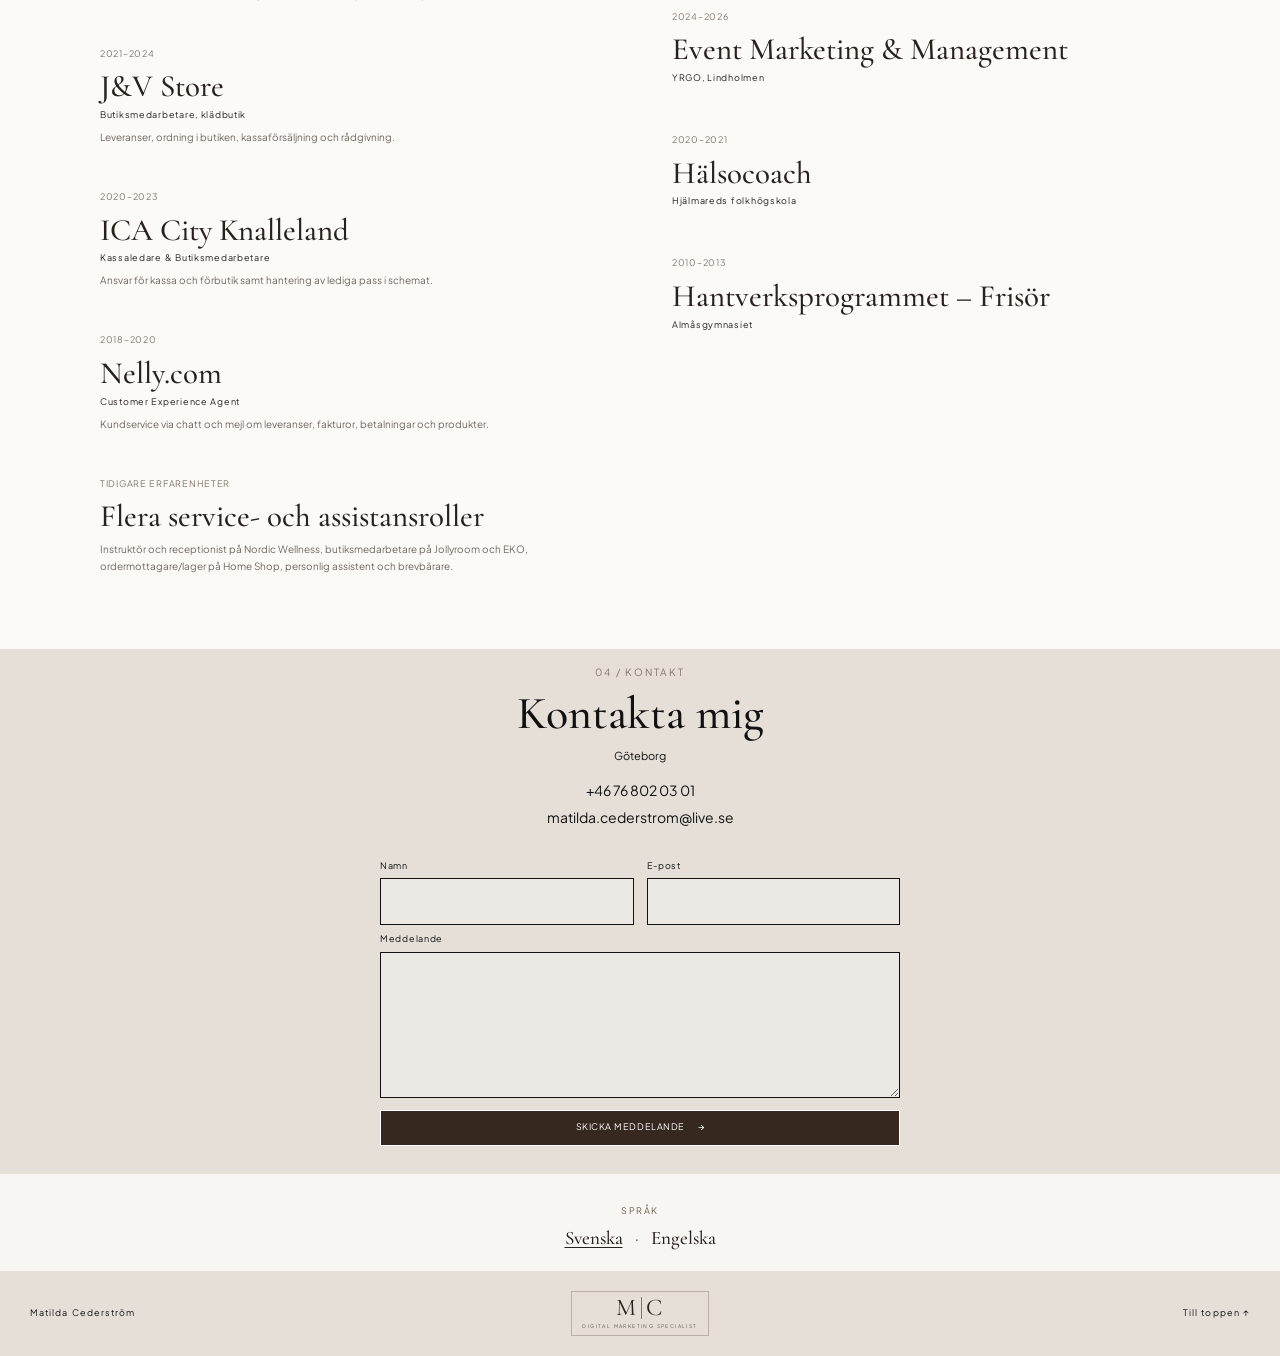
==== commit feef612c: "Replace old site with current portfolio" ====
--- a/ihm-matilda-cederström/index.html
+++ b/ihm-matilda-cederström/index.html
@@ -4,422 +4,472 @@
 <head>
     <meta charset="utf-8">
     <meta name="viewport" content="width=device-width, initial-scale=1">
-    <title>Matilda Cederström – Digital Marketing & PR Specialist</title>
+    <!-- Google Consent Mode v2 defaults must be set before GTM. -->
+    <script data-cookieconsent="ignore">
+        window.dataLayer = window.dataLayer || [];
+        function gtag() { dataLayer.push(arguments); }
+        gtag("consent", "default", {
+            ad_personalization: "denied",
+            ad_storage: "denied",
+            ad_user_data: "denied",
+            analytics_storage: "denied",
+            functionality_storage: "denied",
+            personalization_storage: "denied",
+            security_storage: "granted",
+            wait_for_update: 500
+        });
+        gtag("set", "ads_data_redaction", true);
+        gtag("set", "url_passthrough", false);
+    </script>
+    <!-- Google Tag Manager -->
+    <script data-cookieconsent="ignore">
+        (function (w, d, s, l, i) {
+            w[l] = w[l] || [];
+            w[l].push({ "gtm.start": new Date().getTime(), event: "gtm.js" });
+            var f = d.getElementsByTagName(s)[0], j = d.createElement(s), dl = l !== "dataLayer" ? "&l=" + l : "";
+            j.async = true;
+            j.src = "https://www.googletagmanager.com/gtm.js?id=" + i + dl;
+            f.parentNode.insertBefore(j, f);
+        })(window, document, "script", "dataLayer", "GTM-MQGZ8L7B");
+    </script>
+    <!-- End Google Tag Manager -->
+    <!-- Cookiebot CMP with automatic cookie blocking -->
+    <script id="Cookiebot" src="https://consent.cookiebot.com/uc.js" data-cbid="4d985f78-03d3-4be5-a0e7-08055642a6bd" data-blockingmode="auto" type="text/javascript"></script>
     <meta name="description"
-        content="Matilda Cederström studerar till Digital Marketing Specialist och hjälper företag med PR, event marknadsföring och digital kommunikation i Göteborg.">
-    
-    <!-- Google Fonts för lyxig redaktionell estetik -->
+        content="Matilda Cederström studerar Digital Marketing Specialist på IHM Business School. Läs om hennes erfarenhet inom PR, kommunikation och service.">
+    <title>Matilda Cederström — Digital marknadsföring</title>
     <link rel="preconnect" href="https://fonts.googleapis.com">
     <link rel="preconnect" href="https://fonts.gstatic.com" crossorigin>
-    <link href="https://fonts.googleapis.com/css2?family=Cormorant+Garamond:ital,wght@0,300;0,400;0,600;0,700;1,400;1,600&family=Playfair+Display:ital,wght@0,400;0,600;0,700;0,900;1,400;1,600&family=Plus+Jakarta+Sans:wght@300;400;500;600;700&display=swap" rel="stylesheet">
-    
+    <link
+        href="https://fonts.googleapis.com/css2?family=Cormorant+Garamond:wght@400;500;600&family=Plus+Jakarta+Sans:wght@400;500;600&display=swap"
+        rel="stylesheet">
     <link rel="stylesheet" href="style.css">
     <script defer src="script.js"></script>
 </head>
 
 <body>
-    <!-- Sidbehållare med redaktionell tidningsram -->
-    <div class="site-wrapper">
-
-        <!-- 1. HERO MED STORT TYPOGRAFISKT MOTIV -->
-        <header class="hero-section" id="start">
-            <div class="hero-header-brand">
-                <span class="hero-giant-title">MATILDA.C</span>
-            </div>
-
-            <!-- Interaktivt cirkulärt märke -->
-            <div class="brand-badge" aria-hidden="true">
-                <svg viewBox="0 0 100 100" class="badge-svg">
-                    <path id="circlePath" d="M 50, 50 m -37, 0 a 37,37 0 1,1 74,0 a 37,37 0 1,1 -74,0" fill="transparent" />
-                    <text class="badge-text">
-                        <textPath href="#circlePath" startOffset="0%">
-                            MATILDA CEDERSTRÖM • PR & DIGITAL • GÖTEBORG •
-                        </textPath>
-                    </text>
-                </svg>
-                <div class="badge-center">
-                    <span>MC</span>
-                </div>
-            </div>
-
-            <div class="hero-media-wrapper">
-                <img src="img/hero.jpg" alt="Matilda Cederström - Editorial Portrait" class="hero-bg-img" width="1600" height="900" priority>
-                
-                <!-- Citat och CTA nere till vänster i hero -->
-                <div class="hero-overlay-content">
-                    <p class="hero-quote-text">
-                        <span class="quote-line">UPPTÄCK VÄGEN</span>
-                        <span class="quote-line">TILL <em>resultat</em></span>
-                        <span class="quote-line">DU VILL UPPNÅ</span>
-                    </p>
-                    <a href="#kontakt" class="hero-pill-btn">Boka in</a>
-                </div>
-            </div>
-        </header>
-
-        <!-- 2. ESPRESSO-BRUN NAVIGATIONSBAR -->
-        <nav class="espresso-nav" aria-label="Huvudmeny">
-            <div class="nav-container">
-                <a href="#start" class="nav-brand">MATILDA CEDERSTRÖM</a>
-                
-                <ul class="nav-menu">
-                    <li><a href="#om">Om mig</a></li>
-                    <li><a href="#tjanster">Tjänster</a></li>
-                    <li><a href="#arbete">Samarbeta</a></li>
-                    <li><a href="#projekt">Projekt</a></li>
-                    <li><a href="#kontakt">Kontakt</a></li>
-                </ul>
-
-                <div class="nav-actions">
-                    <button id="tema" type="button" class="nav-btn-theme" aria-label="Växla tema">
-                        <span class="theme-icon">◐</span>
-                        <span class="theme-text">Byt till mörkt läge</span>
-                    </button>
-                    <a href="#kontakt" class="nav-pill-cta">Boka</a>
-                </div>
-            </div>
-        </nav>
-
-        <main id="huvudinnehall">
-            <!-- 3. REDAKTIONELL INTRO MED MOODBOARD COLLAGE -->
-            <section class="editorial-philosophy" id="om">
-                <div class="section-container">
-                    <div class="editorial-heading-group">
-                        <span class="editorial-eyebrow">EN PLATS DÄR</span>
-                        <h1 class="editorial-title">DIGITAL STRATEGI</h1>
-                        <span class="editorial-subtitle"><em>möter</em> KREATIVT MOD</span>
-                    </div>
-
-                    <!-- Estetiskt moodboard med 3 överlappande bilder -->
-                    <div class="moodboard-grid">
-                        <div class="moodboard-item moodboard-left">
-                            <img src="img/moodboard-accessories.jpg" alt="Accessoarer, designerglasögon och doftflaska på läderyta" loading="lazy">
-                        </div>
-                        <div class="moodboard-item moodboard-center">
-                            <img src="img/moodboard-portrait.jpg" alt="Matilda i kavaj med anteckningsbok och stilren komposition" loading="lazy">
-                        </div>
-                        <div class="moodboard-item moodboard-right">
-                            <img src="img/moodboard-coffee.jpg" alt="Espressokopp på silverfat på marmorbord" loading="lazy">
-                        </div>
-                    </div>
-
-                    <!-- Om mig introduktionstext -->
-                    <div class="editorial-intro-text">
-                        <p class="lead-paragraph">
-                            Jag studerar till <strong>Digital Marketing Specialist</strong> på <em>IHM Business School</em> i Göteborg med förväntad examen 2028.
-                        </p>
-                        <p>
-                            Med erfarenhet inom PR-konsultarbete från <strong>More PR</strong>, eventmarknadsföring från <strong>Yrgo</strong> och webbutveckling vid <strong>Luleå tekniska universitet</strong> hjälper jag varumärken att bygga meningsfulla relationer som engagerar på riktigt.
-                        </p>
-                    </div>
-                </div>
-            </section>
-
-            <!-- 4. TRE-KOLUMNERS NUMRERAD HIGHLIGHTBAR -->
-            <section class="numbered-highlights" id="tjanster" aria-label="Översikt av tjänster och fokusområden">
-                <div class="section-container highlights-grid">
-                    <div class="highlight-column">
-                        <span class="highlight-number">01.</span>
-                        <div class="highlight-details">
-                            <h2 class="highlight-title">VAD JAG GÖR</h2>
-                            <p class="highlight-desc">
-                                Strategisk PR, pressbearbetning och engagerande digital kommunikation i relevanta kanaler anpassade för er målgrupp.
-                            </p>
-                            <a href="#projekt" class="highlight-link">Läs mer om tjänster &rarr;</a>
-                        </div>
-                    </div>
-
-                    <div class="highlight-column">
-                        <span class="highlight-number">02.</span>
-                        <div class="highlight-details">
-                            <h2 class="highlight-title">LÄR KÄNNA MIG</h2>
-                            <p class="highlight-desc">
-                                Bakgrund inom event marketing på Yrgo, PR på More Alliance samt mångårig erfarenhet inom butik, kundservice och hälsa.
-                            </p>
-                            <a href="#om-detaljer" class="highlight-link">Utforska min bakgrund &rarr;</a>
-                        </div>
-                    </div>
-
-                    <div class="highlight-column">
-                        <span class="highlight-number">03.</span>
-                        <div class="highlight-details">
-                            <h2 class="highlight-title">BOKA KONSULTATION</h2>
-                            <p class="highlight-desc">
-                                Vill ni bolla idéer, starta ett samarbete eller diskutera LIA-praktik? Låt oss ta en digital eller fysisk kaffe i Göteborg.
-                            </p>
-                            <a href="#kontakt" class="highlight-link">Boka ett möte &rarr;</a>
-                        </div>
-                    </div>
-                </div>
-            </section>
-
-            <!-- 5. WAYS TO WORK WITH ME (MOCKA & ESPRESSO) MED POLAROID-KLÄMMA -->
-            <section class="work-with-me" id="arbete">
-                <div class="section-container">
-                    <div class="work-header">
-                        <h2 class="giant-work-title">WAYS TO WORK WITH ME</h2>
-                    </div>
-
-                    <div class="work-grid">
-                        <!-- Vänster: Pinned Polaroid stack med silverklämma -->
-                        <div class="polaroid-showcase">
-                            <div class="polaroid-stack">
-                                <!-- Bakre polaroid (vinklad fashionelement) -->
-                                <div class="polaroid-card polaroid-back">
-                                    <div class="polaroid-inner">
-                                        <img src="img/polaroid-creative.jpg" alt="Kreativ modereferens och magasin" loading="lazy">
-                                        <span class="polaroid-caption">Vogue & Creative Mood</span>
-                                    </div>
-                                </div>
-
-                                <!-- Främre polaroid med Matildas porträtt -->
-                                <div class="polaroid-card polaroid-front">
-                                    <div class="polaroid-inner">
-                                        <img src="img/IMG_8986.jpeg" alt="Matilda Cederström porträtt" loading="lazy">
-                                        <span class="polaroid-caption">Matilda • Göteborg 2026</span>
-                                    </div>
-                                </div>
-
-                                <!-- Realistisk metallklämma högst upp -->
-                                <div class="binder-clip" aria-hidden="true">
-                                    <div class="clip-loop"></div>
-                                    <div class="clip-body"></div>
-                                </div>
+    <!-- Google Tag Manager (noscript) -->
+    <noscript><iframe src="https://www.googletagmanager.com/ns.html?id=GTM-MQGZ8L7B" height="0" width="0" style="display:none;visibility:hidden" title="Google Tag Manager"></iframe></noscript>
+    <!-- End Google Tag Manager (noscript) -->
+    <header class="site-header" id="header">
+        <div class="nav-container">
+            <a class="brand-logo" href="#hero" aria-label="Matilda Cederström – till startsidan">Matilda Cederström</a>
+            <nav class="nav-menu" aria-label="Huvudmeny">
+                <a class="nav-link" href="#om-mig">Om mig</a>
+                <a class="nav-link" href="#kompetenser">Kompetenser</a>
+                <a class="nav-link" href="#bakgrund">Bakgrund</a>
+                <a class="nav-link" href="#kontakt">Kontakta mig</a>
+                <div class="header-controls">
+                    <button class="nav-link theme-toggle" type="button" aria-label="Växla till mörkt läge" aria-pressed="false">Mörkt läge</button>
+                    <div class="language-switch" aria-label="Välj språk">
+                        <button type="button" class="language-option is-active" data-language="sv" aria-pressed="true">SV</button>
+                        <span aria-hidden="true">/</span>
+                        <button type="button" class="language-option" data-language="en" aria-pressed="false">EN</button>
+                    </div>
+                </div>
+            </nav>
+        </div>
+    </header>
+
+    <main>
+        <section class="hero-section" id="hero">
+            <div class="hero-grid">
+                <div class="hero-content-col">
+                    <div class="hero-brand-frame">
+                        <div class="hero-title-container">
+                            <h1 class="hero-portfolio-title" aria-label="Matilda Cederström"><span>M</span><span class="hero-monogram-divider" aria-hidden="true"></span><span>C</span></h1>
+                        </div>
+                        <p class="hero-role-title">DIGITAL MARKETING SPECIALIST</p>
+                    </div>
+                </div>
+                <div class="hero-bottom-left">GÖTEBORG<br>STUDERAR PÅ IHM BUSINESS SCHOOL</div>
+                <div class="hero-bottom-right">DIGITAL MARKETING<br>SPECIALIST · 2026–PÅGÅENDE</div>
+                <div class="hero-profile"><img src="img/IMG_8986.jpeg" alt="Matilda Cederström" fetchpriority="high"></div>
+            </div>
+        </section>
+
+        <div class="category-ribbon" aria-label="Utbildning och erfarenhetsområden">
+            <div class="category-ribbon-track">
+                <div class="category-ribbon-inner">
+                    <span>DIGITAL MARKNADSFÖRING</span><span class="bullet">✦</span><span>PR &amp; KOMMUNIKATION</span><span class="bullet">✦</span><span>CONTENT</span><span class="bullet">✦</span><span>EVENT</span><span class="bullet">✦</span><span>KUNDSERVICE</span>
+                </div>
+                <div class="category-ribbon-inner" aria-hidden="true">
+                    <span>DIGITAL MARKNADSFÖRING</span><span class="bullet">✦</span><span>PR &amp; KOMMUNIKATION</span><span class="bullet">✦</span><span>CONTENT</span><span class="bullet">✦</span><span>EVENT</span><span class="bullet">✦</span><span>KUNDSERVICE</span>
+                </div>
+            </div>
+        </div>
+
+        <section class="editorial-section about-section" id="om-mig">
+            <div class="site-container">
+                <div class="about-grid">
+                    <div class="about-content-col">
+                        <span class="section-tag">01 / OM MIG</span>
+                        <h2 class="section-main-heading">Om mig</h2>
+                        <div class="about-copy-columns">
+                            <p>Jag drivs av att förstå vad som fångar människors uppmärksamhet och vad som får varumärken att nå igenom bruset.</p>
+                            <p>Med erfarenhet inom service, kommunikation och event vill jag utvecklas inom digital marknadsföring och utforska samspelet mellan kreativitet, strategi och analys.</p>
+                        </div>
+                    </div>
+                    <div class="about-visual-col">
+                        <div class="editorial-image-card">
+                            <div class="editorial-image-frame"><img src="img/matilda-about-portrait.png"
+                                    alt="Matilda i en varm, bokfylld miljö" loading="lazy"></div>
+                            <div class="image-card-caption">
+                                <p class="caption-title">Digital Marketing Specialist</p>
+                                <p class="caption-desc">IHM Business School · 2026–pågående</p>
                             </div>
                         </div>
-
-                        <!-- Höger: Redaktionell lista över samarbetsformer -->
-                        <div class="work-offerings">
-                            <div class="offering-item">
-                                <span class="offering-tag">01 / RÅDGIVNING</span>
-                                <h3 class="offering-title">1:1 PR & Varumärkesstrategi</h3>
-                                <p class="offering-desc">
-                                    Från mediekontakter och pressmeddelanden till att hitta rätt tonalitet och positionering för ert varumärke.
-                                </p>
+                    </div>
+                </div>
+            </div>
+        </section>
+
+        <section class="editorial-feature" aria-label="Erfarenhet inom PR och kommunikation">
+            <div class="editorial-feature-image"><img src="img/matilda-intro-background.jpg" alt="Matilda arbetar vid sin laptop" loading="lazy"></div>
+            <div class="editorial-feature-copy"><div class="brand-lockup-frame"><div class="feature-monogram" aria-label="M C"><span>M</span><span class="feature-monogram-divider" aria-hidden="true"></span><span>C</span></div><span class="section-tag feature-role">DIGITAL MARKETING SPECIALIST</span></div></div>
+        </section>
+
+        <section class="editorial-section skills-section" id="kompetenser">
+            <div class="category-ribbon" aria-label="Utbildning och erfarenhetsområden">
+                <div class="category-ribbon-track">
+                    <div class="category-ribbon-inner">
+                        <span>DIGITAL MARKNADSFÖRING</span><span class="bullet">✦</span><span>PR &amp; KOMMUNIKATION</span><span class="bullet">✦</span><span>CONTENT</span><span class="bullet">✦</span><span>EVENT</span><span class="bullet">✦</span><span>KUNDSERVICE</span>
+                    </div>
+                    <div class="category-ribbon-inner" aria-hidden="true">
+                        <span>DIGITAL MARKNADSFÖRING</span><span class="bullet">✦</span><span>PR &amp; KOMMUNIKATION</span><span class="bullet">✦</span><span>CONTENT</span><span class="bullet">✦</span><span>EVENT</span><span class="bullet">✦</span><span>KUNDSERVICE</span>
+                    </div>
+                </div>
+            </div>
+            <div class="site-container">
+                <div class="section-heading-block"><span class="section-tag">02 / KOMPETENSER</span>
+                    <h2 class="section-main-heading">Kompetenser <em>och</em> fokusområden</h2>
+                    <p class="section-intro-text">Kursområden från min utbildning och erfarenheter från kommunikation,
+                        PR och service.</p>
+                </div>
+                <div class="skills-duo-grid">
+                    <div class="skills-category-card ihm-logo-card">
+                        <div class="study-image"><img src="img/ihm-business-school.jpeg" alt="IHM Business School-logotyp på rosa bakgrund" loading="lazy"></div>
+                        <div class="category-card-header"><span class="card-eyebrow">IHM BUSINESS SCHOOL ·
+                                2026–PÅGÅENDE</span>
+                            <h3 class="category-title">Digital Marketing Specialist</h3>
+                            <p class="category-desc">Relevanta kurser inför LIA våren 2027</p>
+                        </div>
+                        <ul class="skills-refined-list">
+                            <li class="skill-row"><span class="skill-bullet" aria-hidden="true">•</span>
+                                <div class="skill-info">
+                                    <h4 class="skill-name">Marknadsföring</h4>
+                                </div>
+                            </li>
+                            <li class="skill-row"><span class="skill-bullet" aria-hidden="true">•</span>
+                                <div class="skill-info">
+                                    <h4 class="skill-name">AI &amp; Tech</h4>
+                                </div>
+                            </li>
+                            <li class="skill-row"><span class="skill-bullet" aria-hidden="true">•</span>
+                                <div class="skill-info">
+                                    <h4 class="skill-name">Sökordsoptimering / SEO</h4>
+                                </div>
+                            </li>
+                            <li class="skill-row"><span class="skill-bullet" aria-hidden="true">•</span>
+                                <div class="skill-info">
+                                    <h4 class="skill-name">Paid media – social och SEM</h4>
+                                </div>
+                            </li>
+                            <li class="skill-row"><span class="skill-bullet" aria-hidden="true">•</span>
+                                <div class="skill-info">
+                                    <h4 class="skill-name">Content &amp; Influencer Marketing</h4>
+                                </div>
+                            </li>
+                            <li class="skill-row"><span class="skill-bullet" aria-hidden="true">•</span>
+                                <div class="skill-info">
+                                    <h4 class="skill-name">Tracking &amp; digital analys</h4>
+                                </div>
+                            </li>
+                        </ul>
+                    </div>
+                    <div class="skills-category-card complementary-card yrgo-logo-card">
+                        <div class="study-image"><img src="img/yrgo-logo.png" alt="YRGO-logotyp på röd bakgrund" loading="lazy"></div>
+                        <div class="category-card-header"><span class="card-eyebrow">YRGO, LINDHOLMEN · 2024–2026</span>
+                            <h3 class="category-title">Event Marketing &amp; Management</h3>
+                        </div>
+                        <ul class="skills-refined-list">
+                            <li class="skill-row"><span class="skill-bullet" aria-hidden="true">•</span>
+                                <div class="skill-info">
+                                    <h4 class="skill-name">Affärsekonomi</h4>
+                                </div>
+                            </li>
+                            <li class="skill-row"><span class="skill-bullet" aria-hidden="true">•</span>
+                                <div class="skill-info">
+                                    <h4 class="skill-name">Digitala projektledningsverktyg</h4>
+                                </div>
+                            </li>
+                            <li class="skill-row"><span class="skill-bullet" aria-hidden="true">•</span>
+                                <div class="skill-info">
+                                    <h4 class="skill-name">Event Marketing</h4>
+                                </div>
+                            </li>
+                            <li class="skill-row"><span class="skill-bullet" aria-hidden="true">•</span>
+                                <div class="skill-info">
+                                    <h4 class="skill-name">Eventproduktion</h4>
+                                </div>
+                            </li>
+                            <li class="skill-row"><span class="skill-bullet" aria-hidden="true">•</span>
+                                <div class="skill-info">
+                                    <h4 class="skill-name">Examensarbete</h4>
+                                </div>
+                            </li>
+                            <li class="skill-row"><span class="skill-bullet" aria-hidden="true">•</span>
+                                <div class="skill-info">
+                                    <h4 class="skill-name">Kommunikation</h4>
+                                </div>
+                            </li>
+                            <li class="skill-row"><span class="skill-bullet" aria-hidden="true">•</span>
+                                <div class="skill-info">
+                                    <h4 class="skill-name">Kreativitet och idéutveckling</h4>
+                                </div>
+                            </li>
+                            <li class="skill-row"><span class="skill-bullet" aria-hidden="true">•</span>
+                                <div class="skill-info">
+                                    <h4 class="skill-name">LIA</h4>
+                                </div>
+                            </li>
+                            <li class="skill-row"><span class="skill-bullet" aria-hidden="true">•</span>
+                                <div class="skill-info">
+                                    <h4 class="skill-name">Marknadskommunikation</h4>
+                                </div>
+                            </li>
+                            <li class="skill-row"><span class="skill-bullet" aria-hidden="true">•</span>
+                                <div class="skill-info">
+                                    <h4 class="skill-name">Organisation och ledarskap</h4>
+                                </div>
+                            </li>
+                            <li class="skill-row"><span class="skill-bullet" aria-hidden="true">•</span>
+                                <div class="skill-info">
+                                    <h4 class="skill-name">Project Management</h4>
+                                </div>
+                            </li>
+                            <li class="skill-row"><span class="skill-bullet" aria-hidden="true">•</span>
+                                <div class="skill-info">
+                                    <h4 class="skill-name">Säkerhet, hållbarhet och tillgänglighet</h4>
+                                </div>
+                            </li>
+                            <li class="skill-row"><span class="skill-bullet" aria-hidden="true">•</span>
+                                <div class="skill-info">
+                                    <h4 class="skill-name">Säljteknik</h4>
+                                </div>
+                            </li>
+                        </ul>
+                    </div>
+                    <div class="skills-category-card pr-card more-pr-logo-card">
+                        <div class="study-image"><img src="img/more-pr-logo.png" alt="MORE PR-logotyp" loading="lazy"></div>
+                        <div class="category-card-header"><span class="card-eyebrow">MORE PR · 2025–2026</span>
+                            <h3 class="category-title">PR &amp; kommunikation</h3>
+                            <p class="category-desc">LIA på PR- och kommunikationsbyrå</p>
+                        </div>
+                        <ul class="skills-refined-list">
+                            <li class="skill-row"><span class="skill-bullet" aria-hidden="true">•</span>
+                                <div class="skill-info">
+                                    <h4 class="skill-name">Innehållsproduktion för sociala medier, pressreleaser och artiklar</h4>
+                                </div>
+                            </li>
+                            <li class="skill-row"><span class="skill-bullet" aria-hidden="true">•</span>
+                                <div class="skill-info">
+                                    <h4 class="skill-name">Intervjuer och nyheter i Mynewsdesk</h4>
+                                </div>
+                            </li>
+                            <li class="skill-row"><span class="skill-bullet" aria-hidden="true">•</span>
+                                <div class="skill-info">
+                                    <h4 class="skill-name">Medierapportering</h4>
+                                </div>
+                            </li>
+                            <li class="skill-row"><span class="skill-bullet" aria-hidden="true">•</span>
+                                <div class="skill-info">
+                                    <h4 class="skill-name">Klear och Meltwater</h4>
+                                </div>
+                            </li>
+                        </ul>
+                    </div>
+                </div>
+                <section class="history-brand-band" aria-label="Matilda Cederström, Digital Marketing Specialist">
+                    <div class="brand-lockup-frame">
+                        <div class="feature-monogram" aria-hidden="true"><span>M</span><span class="feature-monogram-divider"></span><span>C</span></div>
+                        <p class="feature-role">DIGITAL MARKETING SPECIALIST</p>
+                    </div>
+                </section>
+                <div class="category-ribbon experience-ribbon" aria-label="Utbildning och erfarenhetsområden">
+                    <div class="category-ribbon-track">
+                        <div class="category-ribbon-inner">
+                            <span>DIGITAL MARKNADSFÖRING</span><span class="bullet">✦</span><span>PR &amp; KOMMUNIKATION</span><span class="bullet">✦</span><span>CONTENT</span><span class="bullet">✦</span><span>EVENT</span><span class="bullet">✦</span><span>KUNDSERVICE</span>
+                        </div>
+                        <div class="category-ribbon-inner" aria-hidden="true">
+                            <span>DIGITAL MARKNADSFÖRING</span><span class="bullet">✦</span><span>PR &amp; KOMMUNIKATION</span><span class="bullet">✦</span><span>CONTENT</span><span class="bullet">✦</span><span>EVENT</span><span class="bullet">✦</span><span>KUNDSERVICE</span>
+                        </div>
+                    </div>
+                </div>
+                <div class="experience-block" id="bakgrund">
+                    <div class="section-heading-block"><span class="section-tag">03 / BAKGRUND</span>
+                        <h2 class="section-main-heading">Erfarenhet och utbildning</h2>
+                    </div>
+                    <div class="history-grid">
+                        <div class="history-column">
+                            <div class="history-column-header">
+                                <h3 class="history-col-title">Arbetslivserfarenheter</h3>
                             </div>
-
-                            <div class="offering-item">
-                                <span class="offering-tag">02 / UPPLEVELSE</span>
-                                <h3 class="offering-title">Event Marketing & Koncept</h3>
-                                <p class="offering-desc">
-                                    Planering och koordinering av upplevelsebaserade events, produktlanseringar och varumärkesaktiveringar som skapar snackisar.
-                                </p>
+                            <div class="timeline-list">
+                                <article class="timeline-item">
+                                    <div class="timeline-meta"><span class="timeline-period">2025–2026</span></div>
+                                    <div class="timeline-body">
+                                        <h4 class="timeline-role">More PR</h4>
+                                        <p class="timeline-company">LIA PR- &amp; Kommunikationsbyrå</p>
+                                        <p class="timeline-description">Innehållsproduktion för sociala medier, pressreleaser, intervjuer, artiklar,
+                                            nyheter i Mynewsdesk, medierapportering samt Klear och Meltwater.</p>
+                                    </div>
+                                </article>
+                                <article class="timeline-item">
+                                    <div class="timeline-meta"><span class="timeline-period">2022–2024</span></div>
+                                    <div class="timeline-body">
+                                        <h4 class="timeline-role">Nordic Wellness</h4>
+                                        <p class="timeline-company">Instruktör</p>
+                                        <p class="timeline-description">Instruerade och coachade deltagare samt skapade
+                                            cykelpass från grunden.</p>
+                                    </div>
+                                </article>
+                                <article class="timeline-item">
+                                    <div class="timeline-meta"><span class="timeline-period">2021–2024</span></div>
+                                    <div class="timeline-body">
+                                        <h4 class="timeline-role">J&amp;V Store</h4>
+                                        <p class="timeline-company">Butiksmedarbetare, klädbutik</p>
+                                        <p class="timeline-description">Leveranser, ordning i butiken, kassaförsäljning
+                                            och rådgivning.</p>
+                                    </div>
+                                </article>
+                                <article class="timeline-item">
+                                    <div class="timeline-meta"><span class="timeline-period">2020–2023</span></div>
+                                    <div class="timeline-body">
+                                        <h4 class="timeline-role">ICA City Knalleland</h4>
+                                        <p class="timeline-company">Kassaledare &amp; Butiksmedarbetare</p>
+                                        <p class="timeline-description">Ansvar för kassa och förbutik samt hantering av
+                                            lediga pass i schemat.</p>
+                                    </div>
+                                </article>
+                                <article class="timeline-item">
+                                    <div class="timeline-meta"><span class="timeline-period">2018–2020</span></div>
+                                    <div class="timeline-body">
+                                        <h4 class="timeline-role">Nelly.com</h4>
+                                        <p class="timeline-company">Customer Experience Agent</p>
+                                        <p class="timeline-description">Kundservice via chatt och mejl om leveranser,
+                                            fakturor, betalningar och produkter.</p>
+                                    </div>
+                                </article>
+                                <article class="timeline-item">
+                                    <div class="timeline-meta"><span class="timeline-period">Tidigare erfarenheter</span></div>
+                                    <div class="timeline-body">
+                                        <h4 class="timeline-role">Flera service- och assistansroller</h4>
+                                        <p class="timeline-description">Instruktör och receptionist på Nordic Wellness, butiksmedarbetare på Jollyroom och EKO, ordermottagare/lager på Home Shop, personlig assistent och brevbärare.</p>
+                                    </div>
+                                </article>
                             </div>
-
-                            <div class="offering-item">
-                                <span class="offering-tag">03 / DIGITALT</span>
-                                <h3 class="offering-title">Digital Marknadsföring & Webb</h3>
-                                <p class="offering-desc">
-                                    Målgruppsanpassat innehåll, strukturering av webbnärvaro och analys av kundresan för mätbara resultat.
-                                </p>
+                        </div>
+                        <div class="history-column">
+                            <div class="history-column-header">
+                                <h3 class="history-col-title">Utbildning</h3>
                             </div>
-
-                            <div class="offering-cta">
-                                <a href="#kontakt" class="work-btn">Starta ett samarbete</a>
+                            <div class="timeline-list">
+                                <article class="timeline-item highlight-edu">
+                                    <div class="timeline-meta"><span class="timeline-period">2026–pågående</span></div>
+                                    <div class="timeline-body">
+                                        <h4 class="timeline-role">Digital Marketing Specialist</h4>
+                                        <p class="timeline-company">IHM Business School</p>
+                                        <p class="timeline-description">Avslutande kurser inför praktikstart.</p>
+                                        <ul class="timeline-bullets">
+                                            <li>Marknadsföring</li>
+                                            <li>AI &amp; Tech</li>
+                                            <li>Sökordsoptimering / SEO</li>
+                                            <li>Paid media – social och SEM</li>
+                                            <li>Content &amp; Influencer Marketing</li>
+                                            <li>Tracking &amp; digital analys</li>
+                                        </ul>
+                                    </div>
+                                </article>
+                                <article class="timeline-item">
+                                    <div class="timeline-meta"><span class="timeline-period">2025–2026</span></div>
+                                    <div class="timeline-body">
+                                        <h4 class="timeline-role">Webbutveckling 1 – Introduktion</h4>
+                                        <p class="timeline-company">Luleå tekniska universitet</p>
+                                    </div>
+                                </article>
+                                <article class="timeline-item">
+                                    <div class="timeline-meta"><span class="timeline-period">2024–2026</span></div>
+                                    <div class="timeline-body">
+                                        <h4 class="timeline-role">Event Marketing &amp; Management</h4>
+                                        <p class="timeline-company">YRGO, Lindholmen</p>
+                                        <ul class="timeline-bullets">
+                                            <li>Affärsekonomi</li>
+                                            <li>Digitala projektledningsverktyg</li>
+                                            <li>Event Marketing och eventproduktion</li>
+                                            <li>Kommunikation och marknadskommunikation</li>
+                                            <li>Kreativitet och idéutveckling</li>
+                                            <li>Organisation, ledarskap och Project Management</li>
+                                            <li>Säkerhet, hållbarhet och tillgänglighet</li>
+                                            <li>Säljteknik</li>
+                                            <li>LIA och examensarbete</li>
+                                        </ul>
+                                    </div>
+                                </article>
+                                <article class="timeline-item">
+                                    <div class="timeline-meta"><span class="timeline-period">2020–2021</span></div>
+                                    <div class="timeline-body">
+                                        <h4 class="timeline-role">Hälsocoach</h4>
+                                        <p class="timeline-company">Hjälmareds folkhögskola</p>
+                                    </div>
+                                </article>
+                                <article class="timeline-item">
+                                    <div class="timeline-meta"><span class="timeline-period">2010–2013</span></div>
+                                    <div class="timeline-body">
+                                        <h4 class="timeline-role">Hantverksprogrammet – Frisör</h4>
+                                        <p class="timeline-company">Almåsgymnasiet</p>
+                                    </div>
+                                </article>
                             </div>
                         </div>
                     </div>
                 </div>
-            </section>
-
-            <!-- 6. ERFARENHET & PROJEKT -->
-            <section class="projects-section" id="projekt">
-                <div class="section-container">
-                    <div class="section-header-row">
-                        <div>
-                            <span class="section-eyebrow">PORTFOLIO</span>
-                            <h2 class="section-heading-serif">Erfarenhet & Projekt</h2>
-                        </div>
-                        <p class="section-header-desc">
-                            En kombination av strategisk PR, praktisk eventledning och modern webbutveckling.
-                        </p>
-                    </div>
-
-                    <div class="projects-grid">
-                        <!-- Projekt 1: More PR -->
-                        <article class="project-card">
-                            <div class="project-media">
-                                <img src="img/projekt-1.jpg" alt="PR-arbete och mediekontakter" loading="lazy">
-                                <span class="project-pill">PR & Media</span>
-                            </div>
-                            <div class="project-content">
-                                <span class="project-meta">More PR | More Alliance · Göteborg</span>
-                                <h3>PR-konsult</h3>
-                                <p>
-                                    Arbetade operativt som PR-konsult med fokus på mediekontakter, presstexter och strategisk opinionsbildning för växande varumärken.
-                                </p>
-                                <button type="button" class="project-details-btn" data-modal="morepr">Visa detaljer</button>
-                            </div>
-                        </article>
-
-                        <!-- Projekt 2: Yrgo -->
-                        <article class="project-card">
-                            <div class="project-media">
-                                <img src="img/projekt-2.jpg" alt="Event Marketing och planering" loading="lazy">
-                                <span class="project-pill">Event Marketing</span>
-                            </div>
-                            <div class="project-content">
-                                <span class="project-meta">Yrgo Högre Yrkesutbildning</span>
-                                <h3>Event Marketing & Management</h3>
-                                <p>
-                                    Specialiserad utbildning inom eventmarknadsföring, projektledning, budgetering och att skapa aktiveringar som skapar lojalitet.
-                                </p>
-                                <button type="button" class="project-details-btn" data-modal="yrgo">Visa detaljer</button>
-                            </div>
-                        </article>
-
-                        <!-- Projekt 3: LTU & IHM -->
-                        <article class="project-card">
-                            <div class="project-media">
-                                <img src="img/projekt-3.jpg" alt="Webbutveckling och digital arkitektur" loading="lazy">
-                                <span class="project-pill">Digital Webb</span>
-                            </div>
-                            <div class="project-content">
-                                <span class="project-meta">Luleå tekniska universitet & IHM</span>
-                                <h3>Webbutveckling & Digital Strategi</h3>
-                                <p>
-                                    Akademisk grund i HTML, CSS och modern frontend kombinerat med fördjupad digital marknadsföring på IHM Business School.
-                                </p>
-                                <button type="button" class="project-details-btn" data-modal="webb">Visa detaljer</button>
-                            </div>
-                        </article>
-                    </div>
-                </div>
-            </section>
-
-            <!-- 7. DETALJERAD OM MIG SEKTION -->
-            <section class="about-detail-section" id="om-detaljer">
-                <div class="section-container about-detail-grid">
-                    <div class="about-image-col">
-                        <div class="framed-portrait">
-                            <img src="img/IMG_8986.jpeg" alt="Matilda Cederström" loading="lazy">
-                            <div class="portrait-caption-box">
-                                <span class="caption-title">Matilda Cederström</span>
-                                <span class="caption-sub">Göteborg, Sverige</span>
-                            </div>
-                        </div>
-                    </div>
-                    <div class="about-text-col">
-                        <span class="section-eyebrow">BAKGRUND & VISION</span>
-                        <h2 class="section-heading-serif">Kreativitet med strategisk förankring</h2>
-                        <div class="rich-text">
-                            <p>
-                                För mig handlar digital marknadsföring om balansen mellan det visuellt tilltalande och det mätbart effektiva. Med en bakgrund som rör sig mellan PR-byråns snabbrörliga tempo och eventvärldens detaljfokus har jag lärt mig vikten av tydligt berättande.
-                            </p>
-                            <p>
-                                Just nu fördjupar jag mig inom <strong>Digital Marketing Specialist</strong> på IHM i Göteborg. Där kombineras datadriven analys, SEO, digital annonsering och CRM med strategiskt varumärkesbyggande.
-                            </p>
-                        </div>
-
-                        <div class="stats-row">
-                            <div class="stat-box">
-                                <span class="stat-number">2028</span>
-                                <span class="stat-label">Examen IHM Göteborg</span>
-                            </div>
-                            <div class="stat-box">
-                                <span class="stat-number">PR</span>
-                                <span class="stat-label">More Alliance erfarenhet</span>
-                            </div>
-                            <div class="stat-box">
-                                <span class="stat-number">100%</span>
-                                <span class="stat-label">Engagemang & driv</span>
-                            </div>
-                        </div>
-                    </div>
-                </div>
-            </section>
-
-            <!-- 8. KONTAKT & BOKNING -->
-            <section class="contact-section" id="kontakt">
-                <div class="section-container">
-                    <div class="contact-wrapper">
-                        <div class="contact-info-side">
-                            <span class="section-eyebrow">KONTAKT & SAMARBETEN</span>
-                            <h2 class="contact-title">Låt oss skapa något <em>extraordinärt</em> tillsammans.</h2>
-                            <p class="contact-text">
-                                Vill du diskutera ett potentiellt samarbete, anlita mig för ett projekt eller höra mer om min profil inför framtida uppdrag? Jag ser fram emot att höra från dig.
-                            </p>
-
-                            <div class="contact-links-list">
-                                <a href="mailto:matilda.cederstrom@live.se" class="contact-pill-link">
-                                    <span class="pill-icon">✉</span>
-                                    <span>matilda.cederstrom@live.se</span>
-                                </a>
-                                <a href="https://www.linkedin.com/in/matilda-cederstr%C3%B6m-b0705b335" target="_blank" rel="noopener" class="contact-pill-link">
-                                    <span class="pill-icon">↗</span>
-                                    <span>Matilda Cederström på LinkedIn</span>
-                                </a>
-                                <div class="contact-pill-link location-pill">
-                                    <span class="pill-icon">📍</span>
-                                    <span>Baserad i Göteborg, Sverige</span>
-                                </div>
-                            </div>
-                        </div>
-
-                        <!-- Interaktivt formulär -->
-                        <div class="contact-form-side">
-                            <form id="kontakt-form" class="editorial-form">
-                                <h3 class="form-title">Skicka ett meddelande</h3>
-                                
-                                <div class="form-group">
-                                    <label for="namn">Ditt namn</label>
-                                    <input type="text" id="namn" name="namn" placeholder="Anna Andersson" required>
-                                </div>
-
-                                <div class="form-group">
-                                    <label for="epost">E-postadress</label>
-                                    <input type="email" id="epost" name="epost" placeholder="anna@foretag.se" required>
-                                </div>
-
-                                <div class="form-group">
-                                    <label for="amne">Vad gäller förfrågan?</label>
-                                    <select id="amne" name="amne">
-                                        <option value="konsultation">1:1 PR-konsultation / Rådgivning</option>
-                                        <option value="event">Event Marketing & Upplevelser</option>
-                                        <option value="digital">Digital strategi & Webb</option>
-                                        <option value="lia">LIA-praktik / Anställning</option>
-                                        <option value="annat">Övrigt / Fika i Göteborg</option>
-                                    </select>
-                                </div>
-
-                                <div class="form-group">
-                                    <label for="meddelande">Meddelande</label>
-                                    <textarea id="meddelande" name="meddelande" rows="4" placeholder="Berätta kort om ert varumärke och era tankar..." required></textarea>
-                                </div>
-
-                                <button type="submit" class="submit-btn">Skicka förfrågan &rarr;</button>
-                                <div id="form-feedback" class="form-feedback" hidden></div>
-                            </form>
-                        </div>
-                    </div>
-                </div>
-            </section>
-        </main>
-
-        <!-- 9. SIDFOT -->
-        <footer class="editorial-footer">
-            <div class="footer-container">
-                <div class="footer-brand-row">
-                    <span class="footer-logo">MATILDA CEDERSTRÖM</span>
-                    <p class="footer-tagline">Digital Marketing Specialist · PR · Event · Göteborg</p>
-                </div>
-
-                <div class="footer-bottom-row">
-                    <p>© 2026 Matilda Cederström. Handkodad med HTML, CSS och JavaScript.</p>
-                    <a href="#start" class="back-to-top">Tillbaka till toppen ↑</a>
-                </div>
-            </div>
-        </footer>
-
-    </div>
-
-    <!-- Interaktiv modal för projektdetaljer -->
-    <div id="project-modal" class="modal-backdrop" hidden>
-        <div class="modal-dialog">
-            <button class="modal-close-btn" id="modal-close" aria-label="Stäng modal">&times;</button>
-            <div id="modal-body" class="modal-body-content"></div>
+            </div>
+        </section>
+
+        <div class="credentials-band" aria-label="Utbildnings- och erfarenhetsområden">
+            <span>Digital marknadsföring</span><span>Event Marketing &amp; Management</span><span>PR &amp;
+                kommunikation</span>
         </div>
-    </div>
+
+        <section class="contact-section" id="kontakt">
+            <div class="site-container contact-layout">
+                <div><span class="section-tag">04 / KONTAKT</span>
+                    <h2 class="section-main-heading">Kontakta mig</h2>
+                    <p class="section-intro-text">Göteborg</p>
+                    <p class="contact-details"><a href="tel:+46768020301">+46 76 802 03 01</a><br><a href="mailto:matilda.cederstrom@live.se">matilda.cederstrom@live.se</a></p>
+                </div>
+                <form class="contact-form" id="contactForm">
+                    <div class="contact-field"><label for="name">Namn</label><input id="name" name="name" autocomplete="name" required></div>
+                    <div class="contact-field"><label for="email">E-post</label><input id="email" name="email" type="email" autocomplete="email" required></div>
+                    <div class="contact-field message-field"><label for="message">Meddelande</label><textarea id="message" name="message" rows="5" required></textarea></div>
+                    <button class="btn-view-work" type="submit"><span>SKICKA MEDDELANDE</span><span
+                            aria-hidden="true">→</span></button>
+                    <p class="form-status-msg" id="formStatusMsg" role="status" aria-live="polite"></p>
+                </form>
+            </div>
+        </section>
+
+        <section class="language-strip" aria-label="Språk"><div class="site-container"><span class="section-tag" data-keep-label>SPRÅK</span><p><button type="button" class="language-strip-option" data-language="sv" data-keep-label aria-pressed="true">Svenska</button> <span>·</span> <button type="button" class="language-strip-option" data-language="en" data-keep-label aria-pressed="false">Engelska</button></p></div></section>
+    </main>
+    <footer class="site-footer">
+        <span class="footer-brand">Matilda Cederström</span>
+        <div class="footer-logo" aria-label="M C, Digital Marketing Specialist">
+            <div class="footer-monogram"><span>M</span><span class="footer-monogram-divider" aria-hidden="true"></span><span>C</span></div>
+            <span class="footer-role">DIGITAL MARKETING SPECIALIST</span>
+        </div>
+        <a href="#hero">Till toppen ↑</a>
+    </footer>
 </body>
 
-</html>+</html>
--- a/ihm-matilda-cederström/style.css
+++ b/ihm-matilda-cederström/style.css
@@ -1,1613 +1,1658 @@
-/* ==========================================================================
-   MATILDA CEDERSTRÖM – EDITORIAL DESIGN SYSTEM
-   Inspirerad av modern skandinavisk modetidnings- & lyxestetik
-   ========================================================================== */
-
-/* 1. CSS VARIABLER & FÄRGSYSTEM */
 :root {
-    /* Palett baserad på inspirationsbilden */
-    --espresso: #442a1e;
-    --espresso-dark: #2c1a12;
-    --espresso-light: #5e3b2b;
-    --canvas: #fcfbf8;
-    --canvas-alt: #f5f1eb;
-    --surface: #ffffff;
-    --surface-glass: rgba(255, 255, 255, 0.92);
-    
-    /* Varm mockaton för 'Ways to work with me' (ersätter tidigare blå färg) */
-    --mocha: #382419;
-    --mocha-dark: #22140d;
-    --mocha-light: #4c3224;
-
-    /* Typografifärger */
-    --text-primary: #241f1c;
-    --text-secondary: #6e6761;
-    --text-espresso: #442a1e;
-    --text-light: #faf7f2;
-    --text-light-muted: rgba(250, 247, 242, 0.78);
-
-    /* Gränser och skuggor */
-    --border-warm: #e6e0d6;
-    --border-light: rgba(255, 255, 255, 0.2);
-    --shadow-subtle: 0 8px 24px rgba(44, 26, 18, 0.06);
-    --shadow-medium: 0 16px 36px rgba(44, 26, 18, 0.12);
-    --shadow-polaroid: 0 18px 40px rgba(0, 0, 0, 0.22);
-
-    /* Typografi */
-    --font-display: 'Playfair Display', Georgia, serif;
-    --font-serif: 'Cormorant Garamond', Georgia, serif;
-    --font-sans: 'Plus Jakarta Sans', system-ui, -apple-system, sans-serif;
-
-    /* Layout & mått */
-    --max-width: 1200px;
-    --radius-pill: 9999px;
-    --radius-card: 4px;
-    --radius-soft: 8px;
-    --transition: all 0.3s cubic-bezier(0.16, 1, 0.3, 1);
-}
-
-/* 2. RESET & BAS */
-*,
-*::before,
-*::after {
-    box-sizing: border-box;
-    margin: 0;
-    padding: 0;
-}
-
-html {
-    scroll-behavior: smooth;
-    font-size: 16px;
-    text-rendering: optimizeLegibility;
-    -webkit-font-smoothing: antialiased;
-}
-
+  --paper: #f8f6f2;
+  --paper-warm: #eee9e1;
+  --sand: #d5ccc1;
+  --ink: #28211c;
+  --muted: #71685f;
+  --brown: #37281f;
+  --brown-light: #59483c;
+  --line: rgba(40, 33, 28, .16);
+  --serif: 'Cormorant Garamond', Georgia, serif;
+  --sans: 'Plus Jakarta Sans', Arial, sans-serif;
+}
+
+* { box-sizing: border-box; }
+html { scroll-behavior: smooth; }
 body {
-    font-family: var(--font-sans);
-    background-color: #ede7df; /* Yttre lyxig bakgrund */
-    color: var(--text-primary);
-    line-height: 1.65;
-    overflow-x: hidden;
-}
-
-img {
-    max-width: 100%;
-    height: auto;
-    display: block;
-}
-
-a {
-    color: inherit;
-    text-decoration: none;
-    transition: var(--transition);
-}
-
-button {
-    font-family: inherit;
-    cursor: pointer;
-    border: none;
-    background: none;
-    transition: var(--transition);
-}
-
-/* Yttre sidram som simulerar tidningslayouten */
-.site-wrapper {
-    max-width: 1280px;
-    margin: 0 auto;
-    background-color: var(--surface);
-    box-shadow: 0 0 50px rgba(0, 0, 0, 0.12);
-    position: relative;
-}
-
-.section-container {
-    max-width: var(--max-width);
-    margin: 0 auto;
-    padding: 0 2rem;
-}
-
-/* 3. HERO MED STOR TYPOGRAFI & CIRKULÄRT MÄRKE */
+  margin: 0;
+  color: var(--ink);
+  background: var(--brown-light) url("img/moodboard-portrait.jpg") center / cover fixed;
+  font: 400 15px/1.65 var(--sans);
+}
+body::before { content: ""; position: fixed; inset: 0; z-index: -1; background: rgba(43, 31, 23, .52); }
+img { display: block; max-width: 100%; }
+a { color: inherit; text-decoration: none; }
+button, input, textarea { font: inherit; }
+
+.announcement-bar, .site-header, main, .site-footer {
+  width: min(920px, calc(100% - 56px));
+  margin-inline: auto;
+}
+.announcement-bar {
+  padding: 7px 12px;
+  color: #f7f1e9;
+  background: var(--brown);
+  text-align: center;
+  font-size: 9px;
+  letter-spacing: .16em;
+}
+.site-header { position: sticky; top: 0; z-index: 10; background: rgba(248,246,242,.96); border-bottom: 1px solid var(--line); }
+.nav-container { min-height: 62px; padding: 10px 24px; display: flex; align-items: center; justify-content: space-between; gap: 24px; }
+.brand-logo { font: 500 22px/1 var(--serif); letter-spacing: .04em; white-space: nowrap; }
+.nav-menu { display: flex; align-items: center; gap: clamp(18px, 3vw, 38px); }
+.nav-link { font-size: 11px; color: #493d34; transition: opacity .2s ease; }
+.nav-link:hover { opacity: .62; }
+
+main { background: var(--paper); box-shadow: 0 18px 70px rgba(20,12,7,.22); display: flex; flex-direction: column; }
+.hero-section { order: 1; background: #bdb5ab; }
+.hero-grid { min-height: 440px; padding: 38px clamp(28px, 5vw, 58px); display: grid; grid-template-columns: 1fr .94fr; align-items: center; gap: 44px; }
+.hero-content-col { min-width: 0; }
+.hero-role-title, .section-tag, .card-eyebrow { margin: 0; color: #6a5b4f; font-size: 9px; letter-spacing: .18em; text-transform: uppercase; }
+.hero-title-container { margin: 20px 0 16px; }
+.hero-portfolio-title { margin: 0; font: 500 clamp(38px, 5vw, 61px)/.99 var(--serif); letter-spacing: -.025em; }
+.hero-portfolio-title span { display: inline; }
+.hero-portfolio-title span + span::before { content: " "; }
+.hero-subheading { max-width: 430px; margin: 0; font: 400 18px/1.35 var(--serif); }
+.hero-sub-row { display: flex; flex-direction: column; align-items: flex-start; gap: 19px; }
+.hero-portrait-col { height: 330px; overflow: hidden; }
+.hero-portrait-col img { width: 100%; height: 100%; object-fit: cover; object-position: center 35%; }
+.btn-view-work { display: inline-flex; align-items: center; justify-content: center; gap: 13px; min-height: 36px; padding: 8px 18px; border: 1px solid currentColor; color: var(--paper); background: var(--brown); font-size: 9px; letter-spacing: .06em; }
+.btn-view-work:hover { background: #211811; }
+
+.category-ribbon { order: 2; overflow: hidden; background: var(--brown); color: #f3eee7; }
+.category-ribbon-inner { min-height: 44px; padding: 10px 25px; display: flex; justify-content: center; align-items: center; flex-wrap: wrap; gap: 12px 23px; font-size: 9px; letter-spacing: .14em; }
+.category-ribbon .bullet { color: #b4a18c; }
+
+.skills-section { order: 3; padding: 65px clamp(24px, 5vw, 58px) 70px; }
+.site-container { width: 100%; max-width: 1000px; margin: 0 auto; }
+.section-heading-block { margin: 0 auto 30px; text-align: center; }
+.section-heading-block .section-tag { display: block; }
+.section-main-heading { margin: 8px 0 12px; font: 500 clamp(34px, 4vw, 48px)/1.05 var(--serif); }
+.section-main-heading em { font-weight: 400; }
+.section-intro-text { max-width: 620px; margin: 0 auto; color: var(--muted); font-size: 12px; }
+.skills-duo-grid { display: grid; grid-template-columns: repeat(3, minmax(0,1fr)); align-items: stretch; gap: 18px; }
+.skills-category-card { min-width: 0; padding: 24px 21px; background: var(--paper-warm); }
+.category-card-header { min-height: 126px; padding-bottom: 14px; border-bottom: 1px solid var(--line); }
+.category-title { margin: 10px 0; font: 500 25px/1.05 var(--serif); }
+.category-desc { margin: 0; color: var(--muted); font-size: 10px; }
+.skills-refined-list { list-style: none; padding: 0; margin: 8px 0 0; }
+.skill-row { display: flex; align-items: baseline; gap: 8px; padding: 9px 0; border-bottom: 1px solid var(--line); }
+.skill-bullet { flex: 0 0 12px; color: #806b58; font-size: 15px; line-height: 1; text-align: center; }
+.skill-name { margin: 0; font: 400 11px/1.45 var(--sans); }
+.skill-index { display: none; }
+.experience-block { margin-top: 76px; }
+.experience-block .section-heading-block { margin-bottom: 24px; }
+.history-grid { display: grid; grid-template-columns: 1fr 1fr; gap: 38px; }
+.history-column-header { margin-bottom: 8px; padding-bottom: 10px; border-bottom: 1px solid var(--line); }
+.history-col-title { margin: 0; font: 500 26px var(--serif); }
+.timeline-item { display: grid; grid-template-columns: 90px 1fr; gap: 12px; padding: 13px 0; border-bottom: 1px solid var(--line); }
+.timeline-period { color: var(--muted); font-size: 9px; }
+.timeline-role { margin: 0; font: 500 19px/1.15 var(--serif); }
+.timeline-company { margin: 3px 0; font-size: 10px; }
+.timeline-description { margin: 5px 0 0; color: var(--muted); font-size: 10px; line-height: 1.55; }
+.timeline-badge, .history-col-sub { color: var(--muted); font-size: 9px; }
+
+.about-section { order: 4; padding: 0; background: var(--sand); }
+.about-grid { display: grid; grid-template-columns: .9fr 1.1fr; align-items: stretch; }
+.about-visual-col { grid-column: 1; grid-row: 1; min-width: 0; }
+.editorial-image-card, .editorial-image-frame { height: 100%; }
+.editorial-image-frame img { width: 100%; height: 100%; min-height: 340px; object-fit: cover; object-position: center 35%; }
+.image-card-caption { display: none; }
+.about-content-col { grid-column: 2; grid-row: 1; align-self: center; padding: clamp(28px, 5vw, 60px); }
+.about-content-col .section-main-heading { margin: 10px 0 15px; font-size: clamp(32px, 4vw, 46px); }
+.about-content-col .section-intro-text { margin: 0; color: #51463e; font-size: 12px; }
+
+.credentials-band { order: 5; min-height: 96px; padding: 22px; display: flex; justify-content: space-around; align-items: center; gap: 18px; background: var(--brown); color: #f7f1e9; text-align: center; font: 500 clamp(15px, 2vw, 23px)/1.2 var(--serif); }
+.contact-section { order: 6; position: relative; isolation: isolate; padding: 62px 28px; background: #44372e url("img/moodboard-portrait.jpg") center 45% / cover no-repeat; color: #fffaf4; }
+.contact-section::before { content: ""; position: absolute; inset: 0; z-index: -1; background: rgba(38,27,20,.68); }
+.contact-layout { width: 100%; max-width: 590px; margin: 0 auto; text-align: center; }
+.contact-section .section-tag { color: #eee0d0; }
+.contact-section .section-main-heading { margin: 10px 0; font: 500 clamp(32px, 4vw, 46px)/1.05 var(--serif); }
+.contact-section .section-intro-text { color: #eee0d0; font-size: 11px; }
+.contact-details { margin: 12px 0 28px; font-size: 11px; line-height: 1.9; }
+.contact-details a:hover { text-decoration: underline; }
+.contact-form { display: grid; grid-template-columns: 1fr 1fr; gap: 7px 13px; text-align: left; }
+.contact-form label { margin-top: 7px; font-size: 9px; letter-spacing: .08em; }
+.contact-form input, .contact-form textarea { width: 100%; padding: 10px; color: #fffaf4; background: rgba(255,255,255,.08); border: 1px solid rgba(255,255,255,.54); outline: none; }
+.contact-form input:focus, .contact-form textarea:focus { border-color: #fff; }
+.contact-field { display: grid; gap: 5px; }
+.contact-field label { margin: 0; }
+.message-field, .contact-form button, .contact-form .form-status-msg { grid-column: 1 / -1; }
+.contact-form textarea { resize: vertical; }
+.contact-form .btn-view-work { width: 100%; margin-top: 5px; color: #fffaf4; border-color: transparent; }
+.form-status-msg { margin: 5px 0 0; text-align: center; font-size: 10px; }
+.language-strip { order: 7; padding: 22px; background: var(--paper); text-align: center; }
+.language-strip p { margin: 5px 0 0; font: 500 19px var(--serif); }
+.language-strip p span { padding: 0 8px; color: var(--muted); }
+.site-footer { padding: 16px 24px; display: flex; justify-content: space-between; background: var(--brown); color: #e7ddd2; font-size: 9px; letter-spacing: .12em; }
+
+@media (max-width: 850px) {
+  .announcement-bar, .site-header, main, .site-footer { width: min(100% - 28px, 1100px); }
+  .skills-duo-grid { grid-template-columns: repeat(2, minmax(0,1fr)); }
+  .pr-card { grid-column: 1 / -1; }
+  .about-content-col { padding: 30px; }
+  .about-visual-col .editorial-image-frame img { min-height: 300px; }
+}
+@media (max-width: 620px) {
+  body { background-attachment: scroll; }
+  .announcement-bar, .site-header, main, .site-footer { width: 100%; }
+  .nav-container { min-height: 58px; padding: 10px 14px; flex-wrap: wrap; justify-content: center; gap: 8px; }
+  .brand-logo { width: 100%; text-align: center; font-size: 20px; }
+  .nav-menu { justify-content: center; gap: clamp(15px, 6vw, 26px); }
+  .nav-link { font-size: 10px; }
+  .hero-grid { grid-template-columns: 1fr; gap: 22px; padding: 28px 22px; }
+  .hero-portrait-col { grid-row: 1; height: 270px; }
+  .hero-content-col { grid-row: 2; }
+  .hero-portfolio-title { font-size: clamp(38px, 12vw, 54px); }
+  .hero-subheading { font-size: 17px; }
+  .category-ribbon-inner { justify-content: center; gap: 8px 12px; font-size: 8px; }
+  .skills-section { padding: 48px 18px; }
+  .skills-duo-grid, .history-grid { grid-template-columns: 1fr; }
+  .pr-card { grid-column: auto; }
+  .category-card-header { min-height: 0; }
+  .experience-block { margin-top: 55px; }
+  .about-grid { grid-template-columns: 1fr; }
+  .about-visual-col, .about-content-col { grid-column: 1; grid-row: auto; }
+  .about-visual-col .editorial-image-frame img { min-height: 0; height: 300px; }
+  .about-content-col { padding: 30px 22px 38px; }
+  .credentials-band { flex-direction: column; gap: 8px; padding: 23px 16px; }
+  .contact-section { padding: 48px 20px; }
+  .timeline-item { grid-template-columns: 80px 1fr; }
+  .site-footer { padding-inline: 14px; }
+}
+
+/* Matilda's background artwork on the opening and contact sections */
 .hero-section {
-    position: relative;
-    background-color: var(--canvas);
-    overflow: hidden;
-    padding-top: 1.5rem;
-}
-
-.hero-header-brand {
-    padding: 0 2rem;
-    text-align: center;
-}
-
-.hero-giant-title {
-    display: block;
-    font-family: var(--font-display);
-    font-size: clamp(3.5rem, 11.5vw, 9.8rem);
-    font-weight: 700;
-    line-height: 0.9;
-    letter-spacing: -0.01em;
-    color: var(--espresso);
-    text-transform: uppercase;
-    transform: translateY(0.12em);
-    user-select: none;
-}
-
-/* Roterande cirkulärt märke i hörnet */
-.brand-badge {
-    position: absolute;
-    top: 2rem;
-    right: 2.5rem;
-    width: 90px;
-    height: 90px;
-    background: var(--espresso);
-    border-radius: 50%;
-    box-shadow: var(--shadow-medium);
-    z-index: 10;
-    display: flex;
-    align-items: center;
-    justify-content: center;
-    cursor: pointer;
-    transition: transform 0.4s ease;
-}
-
-.brand-badge:hover {
-    transform: scale(1.08) rotate(15deg);
-}
-
-.badge-svg {
-    width: 100%;
-    height: 100%;
-    animation: rotateBadge 20s linear infinite;
-}
-
-.badge-text {
-    font-family: var(--font-sans);
-    font-size: 7.2px;
-    font-weight: 600;
-    letter-spacing: 0.22em;
-    fill: #ffffff;
-    text-transform: uppercase;
-}
-
-.badge-center {
-    position: absolute;
-    color: #ffffff;
-    font-family: var(--font-display);
-    font-weight: 700;
-    font-size: 1.1rem;
-    letter-spacing: 0.05em;
-}
-
-@keyframes rotateBadge {
-    from { transform: rotate(0deg); }
-    to { transform: rotate(360deg); }
-}
-
-/* Hero bild och textoverlay */
-.hero-media-wrapper {
-    position: relative;
-    width: 100%;
-    height: 70vh;
-    min-height: 520px;
-    max-height: 750px;
-}
-
-.hero-bg-img {
-    width: 100%;
-    height: 100%;
-    object-fit: cover;
-    object-position: center 25%;
-    filter: brightness(0.96) contrast(1.02);
-}
-
-/* Citat nere till vänster i hero */
-.hero-overlay-content {
-    position: absolute;
-    bottom: 3.5rem;
-    left: 3rem;
-    z-index: 5;
-    max-width: 420px;
-}
-
-.hero-quote-text {
-    display: flex;
-    flex-direction: column;
-    margin-bottom: 1.5rem;
-}
-
-.hero-quote-text .quote-line {
-    font-family: var(--font-display);
-    font-size: clamp(1.4rem, 2.6vw, 2.4rem);
-    font-weight: 600;
-    line-height: 1.1;
-    color: var(--espresso);
-    text-transform: uppercase;
-    letter-spacing: 0.02em;
-    text-shadow: 0 1px 2px rgba(255, 255, 255, 0.6);
-}
-
-.hero-quote-text .quote-line em {
-    font-style: italic;
-    font-family: var(--font-serif);
-    font-weight: 400;
-    text-transform: none;
-    letter-spacing: 0;
-}
-
-.hero-pill-btn {
-    display: inline-block;
-    background-color: var(--espresso);
-    color: #ffffff;
-    font-family: var(--font-sans);
-    font-size: 0.78rem;
-    font-weight: 600;
-    letter-spacing: 0.16em;
-    text-transform: uppercase;
-    padding: 0.75rem 2rem;
-    border-radius: var(--radius-pill);
-    box-shadow: 0 4px 14px rgba(68, 42, 30, 0.25);
-    transition: var(--transition);
-}
-
-.hero-pill-btn:hover {
-    background-color: var(--espresso-dark);
-    transform: translateY(-2px);
-    box-shadow: 0 6px 18px rgba(68, 42, 30, 0.35);
-}
-
-/* 4. ESPRESSO-BRUN NAVIGERINGSLIST */
-.espresso-nav {
-    background-color: var(--espresso);
-    color: #ffffff;
-    position: sticky;
-    top: 0;
-    z-index: 100;
-    border-top: 1px solid rgba(255, 255, 255, 0.1);
-    box-shadow: 0 4px 20px rgba(0, 0, 0, 0.15);
-}
-
+  background-color: #8c8378;
+  background-image: linear-gradient(rgba(43, 35, 29, .2), rgba(43, 35, 29, .2)), url("img/matilda-background.jpg");
+  background-position: center 50%;
+  background-size: cover;
+}
+.contact-section {
+  background-color: #655b51;
+  background-image: url("img/matilda-background.jpg");
+  background-position: center 58%;
+  background-size: cover;
+}
+.contact-section::before { background: rgba(43, 34, 27, .52); }
+
+/* Final restore: clean taupe hero, previous contact image, and uploaded logo */
+.hero-section { background: #b7ada3; }
+.contact-section { background: #b7ada3; color: #fffaf4; }
+.contact-section::before { background: transparent; }
+.brand-logo { display: block; width: auto; height: auto; overflow: visible; position: static; flex: 0 0 auto; font: 500 22px/1 var(--serif); letter-spacing: .04em; white-space: nowrap; }
+.brand-mark { display: none; }
+.site-header { width: min(100%, 1220px); background: #fbfaf7; color: #332b25; }
+.nav-container { min-height: 54px; padding: 0 28px; }
+.brand-logo, .nav-link { color: #332b25; }
+.brand-logo { font-size: 19px; }
+.nav-link { font-size: 9px; }
+main { width: min(100%, 1220px); overflow: visible; }
+.hero-section { position: relative; min-height: 360px; margin-top: 54px; background: linear-gradient(rgba(33,29,26,.56), rgba(33,29,26,.56)), url("img/moodboard-portrait.jpg") center 48% / cover no-repeat; color: #fffaf4; }
+.hero-grid { min-height: 360px; padding: 50px 30px 80px; }
+.hero-profile { position: absolute; z-index: 2; bottom: -55px; left: 50%; width: 112px; height: 138px; padding: 3px; transform: translateX(-50%); background: #fbfaf7; }
+.hero-profile img { width: 100%; height: 100%; object-fit: cover; object-position: center 27%; }
+.hero-actions, .category-ribbon, .about-visual-col, .credentials-band { display: none; }
+.about-section { padding: 95px 34px 54px; background: #fbfaf7; }
+.about-grid { display: block; }
+.about-content-col { max-width: 820px; margin: 0 auto; padding: 0; text-align: center; }
+.about-content-col .section-tag { display: none; }
+.about-copy-columns { display: grid; grid-template-columns: 1fr 1fr; gap: 38px; text-align: left; }
+.about-copy-columns p { margin: 0; color: #625950; font-size: 11px; line-height: 1.7; }
+.editorial-feature { grid-template-columns: 1fr 1fr; padding: 0; gap: 0; background: #e9e4da; }
+.editorial-feature-image img { height: 290px; aspect-ratio: auto; object-fit: cover; }
+.editorial-feature-copy { padding: 36px clamp(25px, 5vw, 58px); }
+.skills-section { position: static; width: 100%; transform: none; padding: 48px 34px 58px; background: #fbfaf7; }
+.skills-section > .site-container { max-width: 1050px; }
+.skills-duo-grid { display: grid; grid-template-columns: repeat(3, minmax(0, 1fr)); gap: 14px; }
+.skills-duo-grid > .skills-category-card, .skills-duo-grid .complementary-card, .skills-duo-grid .pr-card { display: block; min-width: 0; padding: 20px 17px; border: 1px solid #d8d0c7; background: #b5a79b; color: #fffaf4; }
+.skills-duo-grid .study-image { display: none; }
+.skills-duo-grid .category-card-header { min-height: 0; padding: 0 0 12px; border: 0; }
+.skills-duo-grid .category-title { font-size: 23px; }
+.skills-duo-grid .category-desc, .skills-duo-grid .skill-name, .skills-duo-grid .card-eyebrow { color: #fffaf4; font-size: 10px; }
+.skills-duo-grid .skill-bullet { display: none; }
+.skills-duo-grid .skills-refined-list { margin-top: 5px; }
+.skills-duo-grid .skill-row { padding: 6px 0; border-bottom-color: rgba(255,250,244,.3); }
+.timeline-bullets { display: none; }
+@media (max-width: 720px) {
+  .site-header { width: 100%; }
+  .nav-container { flex-wrap: wrap; justify-content: space-between; padding: 8px 18px; }
+  .hero-grid, .hero-section { min-height: 350px; }
+  .about-copy-columns, .editorial-feature, .history-grid { grid-template-columns: 1fr; }
+  .about-copy-columns { gap: 14px; }
+  .editorial-feature-image img { height: 240px; }
+  .skills-duo-grid { grid-template-columns: 1fr; gap: 12px; }
+}
+.announcement-bar { display: none; }
+.site-header { width: min(100%, 1220px); background: #fbfaf7; color: #332b25; }
+.nav-container { min-height: 54px; padding: 0 28px; }
+.brand-logo, .nav-link { color: #332b25; }
+.brand-logo { font-size: 19px; }
+.nav-link { font-size: 9px; }
+main { width: min(100%, 1220px); overflow: visible; }
+.hero-section { position: relative; min-height: 360px; margin-top: 54px; background: linear-gradient(rgba(33,29,26,.56), rgba(33,29,26,.56)), url("img/moodboard-portrait.jpg") center 48% / cover no-repeat; color: #fffaf4; }
+.hero-grid { min-height: 360px; padding: 50px 30px 80px; }
+.hero-content-col { width: min(680px, 100%); }
+.hero-role-title { font-size: 9px; }
+.hero-title-container { margin: 13px 0 8px; }
+.hero-portfolio-title { font-size: clamp(32px, 4vw, 48px); }
+.hero-subheading { font-size: 15px; }
+.hero-actions { display: none; }
+.hero-bottom-left, .hero-bottom-right { font-size: 7px; }
+.hero-profile { position: absolute; z-index: 2; bottom: -55px; left: 50%; width: 112px; height: 138px; padding: 3px; transform: translateX(-50%); background: #fbfaf7; }
+.hero-profile img { width: 100%; height: 100%; object-fit: cover; object-position: center 27%; }
+.category-ribbon { display: none; }
+.about-section { padding: 95px 34px 54px; background: #fbfaf7; }
+.about-grid { display: block; }
+.about-content-col { max-width: 820px; margin: 0 auto; padding: 0; text-align: center; }
+.about-content-col .section-tag { display: none; }
+.about-content-col .section-main-heading { max-width: 600px; margin: 0 auto 24px; font-size: 30px; }
+.about-copy-columns { display: grid; grid-template-columns: 1fr 1fr; gap: 38px; text-align: left; }
+.about-copy-columns p { margin: 0; color: #625950; font-size: 11px; line-height: 1.7; }
+.about-visual-col { display: none; }
+.editorial-feature { grid-template-columns: 1fr 1fr; padding: 0; gap: 0; background: #e9e4da; }
+.editorial-feature-image img { height: 290px; aspect-ratio: auto; object-fit: cover; }
+.editorial-feature-copy { max-width: 500px; padding: 36px clamp(25px, 5vw, 58px); }
+.skills-section { position: static; width: 100%; transform: none; padding: 48px 34px 58px; background: #fbfaf7; }
+.skills-section > .site-container { max-width: 1050px; }
+.skills-section .section-heading-block { margin-bottom: 24px; }
+.skills-duo-grid { display: grid; grid-template-columns: repeat(3, minmax(0, 1fr)); gap: 14px; }
+.skills-duo-grid > .skills-category-card,
+.skills-duo-grid .complementary-card,
+.skills-duo-grid .pr-card { display: block; min-width: 0; padding: 20px 17px; border: 1px solid #d8d0c7; background: #b5a79b; color: #fffaf4; }
+.skills-duo-grid .study-image { display: none; }
+.skills-duo-grid .category-card-header { min-height: 0; padding: 0 0 12px; border: 0; }
+.skills-duo-grid .category-title { font-size: 23px; }
+.skills-duo-grid .category-desc, .skills-duo-grid .skill-name, .skills-duo-grid .card-eyebrow { color: #fffaf4; font-size: 10px; }
+.skills-duo-grid .skill-bullet { display: none; }
+.skills-duo-grid .skills-refined-list { margin-top: 5px; }
+.skills-duo-grid .skill-row { padding: 6px 0; border-bottom-color: rgba(255,250,244,.3); }
+.experience-block { margin-top: 56px; }
+.experience-block > .section-heading-block { display: block; }
+.history-grid { grid-template-columns: repeat(2, minmax(0,1fr)); gap: 34px; }
+.timeline-bullets { display: none; }
+.credentials-band { display: none; }
+@media (max-width: 720px) {
+  .site-header { width: 100%; }
+  .nav-container { flex-wrap: wrap; justify-content: space-between; padding: 8px 18px; }
+  .nav-menu { gap: 12px; }
+  .hero-section, .hero-grid { min-height: 350px; }
+  .hero-grid { padding: 45px 20px 75px; }
+  .about-copy-columns, .editorial-feature, .history-grid { grid-template-columns: 1fr; }
+  .about-copy-columns { gap: 14px; }
+  .editorial-feature-image img { height: 240px; }
+  .skills-duo-grid { grid-template-columns: 1fr; gap: 12px; }
+  .skills-duo-grid > .skills-category-card,
+  .skills-duo-grid .complementary-card,
+  .skills-duo-grid .pr-card { display: block; }
+}
+.announcement-bar { display: none; }
+.site-header { width: min(100%, 1220px); background: #fbfaf7; color: #332b25; }
+.nav-container { min-height: 54px; padding: 0 28px; }
+.brand-logo, .nav-link { color: #332b25; }
+.brand-logo { font-size: 19px; }
+.nav-link { font-size: 9px; }
+main { width: min(100%, 1220px); overflow: visible; }
+.hero-section { position: relative; min-height: 360px; margin-top: 54px; background: linear-gradient(rgba(33,29,26,.56), rgba(33,29,26,.56)), url("img/moodboard-portrait.jpg") center 48% / cover no-repeat; color: #fffaf4; }
+.hero-grid { min-height: 360px; padding: 50px 30px 80px; }
+.hero-content-col { width: min(680px, 100%); }
+.hero-role-title { font-size: 9px; }
+.hero-title-container { margin: 13px 0 8px; }
+.hero-portfolio-title { font-size: clamp(32px, 4vw, 48px); }
+.hero-subheading { font-size: 15px; }
+.hero-actions { display: none; }
+.hero-bottom-left, .hero-bottom-right { font-size: 7px; }
+.hero-profile { position: absolute; z-index: 2; bottom: -55px; left: 50%; width: 112px; height: 138px; padding: 3px; transform: translateX(-50%); background: #fbfaf7; }
+.hero-profile img { width: 100%; height: 100%; object-fit: cover; object-position: center 27%; }
+.category-ribbon { display: none; }
+.about-section { padding: 95px 34px 54px; background: #fbfaf7; }
+.about-grid { display: block; }
+.about-content-col { max-width: 820px; margin: 0 auto; padding: 0; text-align: center; }
+.about-content-col .section-tag { display: none; }
+.about-content-col .section-main-heading { max-width: 600px; margin: 0 auto 24px; font-size: 30px; }
+.about-copy-columns { display: grid; grid-template-columns: 1fr 1fr; gap: 38px; text-align: left; }
+.about-copy-columns p { margin: 0; color: #625950; font-size: 11px; line-height: 1.7; }
+.about-visual-col { display: none; }
+.editorial-feature { grid-template-columns: 1fr 1fr; padding: 0; gap: 0; background: #e9e4da; }
+.editorial-feature-image img { height: 290px; aspect-ratio: auto; object-fit: cover; }
+.editorial-feature-copy { max-width: 500px; padding: 36px clamp(25px, 5vw, 58px); }
+.skills-section { padding: 48px 34px 58px; background: #fbfaf7; }
+.skills-section .section-heading-block { margin-bottom: 24px; }
+.skills-duo-grid { display: grid; grid-template-columns: repeat(3, minmax(0, 1fr)); gap: 14px; }
+.skills-duo-grid > .skills-category-card,
+.skills-duo-grid .complementary-card,
+.skills-duo-grid .pr-card { display: block; min-width: 0; padding: 20px 17px; border: 1px solid #d8d0c7; background: #b5a79b; color: #fffaf4; }
+.skills-duo-grid .study-image { display: none; }
+.skills-duo-grid .category-card-header { min-height: 0; padding: 0 0 12px; border: 0; }
+.skills-duo-grid .category-title { font-size: 23px; }
+.skills-duo-grid .category-desc, .skills-duo-grid .skill-name, .skills-duo-grid .card-eyebrow { color: #fffaf4; font-size: 10px; }
+.skills-duo-grid .skill-bullet { display: none; }
+.skills-duo-grid .skills-refined-list { margin-top: 5px; }
+.skills-duo-grid .skill-row { padding: 6px 0; border-bottom-color: rgba(255,250,244,.3); }
+.experience-block { margin-top: 56px; }
+.experience-block > .section-heading-block { display: block; }
+.history-grid { grid-template-columns: repeat(2, minmax(0,1fr)); gap: 34px; }
+.timeline-bullets { display: none; }
+.credentials-band { display: none; }
+@media (max-width: 720px) {
+  .site-header { width: 100%; }
+  .nav-container { flex-wrap: wrap; justify-content: space-between; padding: 8px 18px; }
+  .nav-menu { gap: 12px; }
+  .hero-section, .hero-grid { min-height: 350px; }
+  .hero-grid { padding: 45px 20px 75px; }
+  .about-copy-columns, .editorial-feature, .history-grid { grid-template-columns: 1fr; }
+  .about-copy-columns { gap: 14px; }
+  .editorial-feature-image img { height: 240px; }
+  .skills-duo-grid { grid-template-columns: 1fr; gap: 12px; }
+  .skills-duo-grid > .skills-category-card,
+  .skills-duo-grid .complementary-card,
+  .skills-duo-grid .pr-card { display: block; }
+  .experience-block > .section-heading-block { display: block; }
+}
+.skills-duo-grid { display: flex; }
+.skills-duo-grid .skill-bullet { display: none; }
+.skills-duo-grid .skill-row { border-bottom: 1px solid var(--line); padding: 8px 0; }
+.timeline-bullets { display: none; }
+.skills-duo-grid { display: none; }
+.experience-block { margin-top: 0; }
+.experience-block > .section-heading-block { display: none; }
+.timeline-bullets { margin: 9px 0 2px; padding-left: 18px; color: var(--muted); font-size: 11px; line-height: 1.65; }
+.timeline-bullets li { padding-left: 2px; }
+.skills-section { position: relative; left: 50%; width: 100vw; transform: translateX(-50%); padding: clamp(42px, 5vw, 72px) clamp(24px, 4vw, 58px); }
+.skills-section > .site-container { max-width: none; }
+.skills-section .history-grid { grid-template-columns: repeat(2, minmax(0, 1fr)); gap: clamp(36px, 5vw, 76px); }
+.skills-section .history-column-header { margin-bottom: 10px; padding-bottom: 14px; }
+.skills-section .history-col-title { font-size: clamp(32px, 3.4vw, 48px); }
+.skills-section .timeline-item { grid-template-columns: minmax(100px, 15%) minmax(0, 1fr); gap: clamp(16px, 2vw, 30px); padding: 18px 0; }
+.skills-section .timeline-period { font-size: 14px; }
+.skills-section .timeline-role { font-size: clamp(23px, 2.2vw, 34px); }
+.skills-section .timeline-company { font-size: 16px; }
+.skills-section .timeline-description, .skills-section .timeline-bullets { font-size: 15px; line-height: 1.55; }
+@media (max-width: 760px) {
+  .skills-section .history-grid { grid-template-columns: 1fr; }
+  .skills-section .timeline-item { grid-template-columns: 84px minmax(0, 1fr); }
+}
+
+/* Restore the plain hero and the previous contact photo; use the new logo in the header */
+.hero-section { background: #b7ada3; }
+.contact-section { background: #44372e url("img/moodboard-portrait.jpg") center 45% / cover no-repeat; }
+.contact-section::before { background: rgba(38, 27, 20, .68); }
+.brand-logo { display: block; width: 116px; height: 68px; overflow: hidden; position: relative; flex: 0 0 116px; }
+.brand-mark { display: block; width: 116px; height: 68px; position: relative; overflow: hidden; }
+.brand-mark img { position: absolute; max-width: none; width: 155px; height: auto; left: -39px; top: -31px; mix-blend-mode: screen; }
+
+/* Exact structural treatment of the supplied portfolio reference */
+.announcement-bar { display: none; }
+.site-header { position: absolute; top: 0; left: 50%; z-index: 20; width: min(920px, calc(100% - 56px)); transform: translateX(-50%); background: transparent; border: 0; }
+.nav-container { min-height: 68px; padding-inline: clamp(22px, 4vw, 46px); }
+.brand-logo, .nav-link { color: #fffaf4; }
+.brand-logo { font-size: 21px; }
+.nav-link { font-size: 10px; text-transform: uppercase; letter-spacing: .1em; }
+body { background: #49382d url("img/moodboard-portrait.jpg") center / cover fixed; }
+body::before { background: rgba(35,25,19,.43); }
+main { overflow: hidden; }
+.hero-section { order: 1; min-height: 510px; background: #b7ada3; color: #fffaf4; }
+.hero-grid { position: relative; display: flex; min-height: 510px; padding: 105px 35px 85px; flex-direction: column; justify-content: center; align-items: center; gap: 0; text-align: center; }
+.hero-content-col { width: min(670px, 100%); padding: 0; color: #fffaf4; text-align: center; }
+.hero-role-title { color: rgba(255,250,244,.9); font-size: 10px; letter-spacing: .18em; }
+.hero-title-container { margin: 24px 0 15px; }
+.hero-portfolio-title { color: #fffaf4; font: 400 clamp(38px, 5.5vw, 61px)/.96 var(--serif); letter-spacing: -.015em; }
+.hero-portfolio-title span { display: block; }
+.hero-portfolio-title span + span::before { content: none; }
+.hero-subheading { max-width: 470px; margin: 0 auto; color: rgba(255,250,244,.95); font: 400 16px/1.4 var(--serif); }
+.hero-actions { margin-top: 25px; display: flex; justify-content: center; align-items: center; gap: 12px; }
+.hero-actions .btn-view-work { min-width: 112px; min-height: 30px; padding: 6px 13px; color: #fffaf4; background: transparent; border-color: rgba(255,250,244,.78); font-size: 8px; }
+.hero-text-link { min-width: 112px; padding: 6px 13px; border: 1px solid rgba(255,250,244,.78); color: #fffaf4; font-size: 8px; letter-spacing: .06em; }
+.hero-bottom-left, .hero-bottom-right { position: absolute; bottom: 20px; color: rgba(255,250,244,.9); font-size: 8px; line-height: 1.5; letter-spacing: .08em; }
+.hero-bottom-left { left: 30px; text-align: left; }
+.hero-bottom-right { right: 30px; text-align: right; }
+.hero-portrait-col { display: none; }
+.category-ribbon { display: none; }
+.about-section { order: 2; padding: 0; background: #fbfaf7; }
+.about-grid { grid-template-columns: .7fr 1.3fr; min-height: 390px; gap: 0; }
+.about-visual-col { grid-column: 1; grid-row: 1; align-self: center; width: 100%; }
+.about-visual-col .editorial-image-frame img { width: 100%; height: 300px; min-height: 0; object-fit: cover; object-position: center 28%; }
+.about-content-col { grid-column: 2; grid-row: 1; max-width: 590px; padding: 55px clamp(28px, 6vw, 72px); text-align: center; }
+.about-content-col .section-tag { color: #827468; }
+.about-content-col .section-main-heading { font-size: clamp(30px, 4vw, 42px); }
+.about-content-col .section-intro-text { max-width: 500px; margin: 0 auto; color: #625950; font-size: 11px; line-height: 1.75; }
+.editorial-feature { order: 3; display: grid; grid-template-columns: .9fr 1.1fr; align-items: center; gap: clamp(28px, 6vw, 68px); padding: 62px clamp(30px, 5vw, 58px); background: #fbfaf7; }
+.editorial-feature-image img { width: 100%; aspect-ratio: 1 / .9; object-fit: cover; }
+.editorial-feature-copy { max-width: 470px; justify-self: center; text-align: left; }
+.editorial-feature-copy .section-tag { color: #827468; }
+.editorial-feature-copy h2 { margin: 12px 0; color: #40372f; font: 400 clamp(29px, 3.4vw, 39px)/1.05 var(--serif); }
+.editorial-feature-copy p { margin: 0; color: #625950; font-size: 11px; line-height: 1.75; }
+.skills-section { order: 4; padding-top: 56px; background: #f2efe9; }
+.skills-section .section-heading-block { text-align: center; }
+.skills-duo-grid { grid-template-columns: repeat(3, minmax(0,1fr)); }
+.skills-category-card { background: #fbfaf7; }
+.complementary-card { background: #fbfaf7; }
+.experience-block { margin-top: 64px; }
+.credentials-band { order: 5; }
+.contact-section { order: 6; }
+.language-strip { order: 7; }
+@media (max-width: 760px) {
+  .site-header { width: 100%; }
+  .nav-container { min-height: 60px; padding: 8px 18px; }
+  .brand-logo { font-size: 18px; }
+  .nav-menu { gap: 13px; }
+  .nav-link { font-size: 8px; letter-spacing: .06em; }
+  .hero-section, .hero-grid { min-height: 480px; }
+  .hero-grid { padding: 88px 22px 68px; }
+  .hero-bottom-left { left: 17px; }
+  .hero-bottom-right { right: 17px; }
+  .about-grid { grid-template-columns: 1fr 1fr; }
+  .about-content-col { padding: 32px 22px; }
+  .about-visual-col .editorial-image-frame img { height: 270px; }
+  .editorial-feature { gap: 22px; padding: 42px 24px; }
+  .skills-duo-grid { grid-template-columns: 1fr 1fr; }
+  .pr-card { grid-column: 1 / -1; }
+}
+@media (max-width: 560px) {
+  .site-header { position: absolute; }
+  .nav-container { flex-wrap: wrap; justify-content: center; gap: 8px; padding: 9px 10px; }
+  .brand-logo { width: 100%; text-align: center; }
+  .nav-menu { gap: 17px; }
+  .nav-link { font-size: 8px; }
+  .hero-section, .hero-grid { min-height: 520px; }
+  .hero-grid { padding: 112px 20px 77px; }
+  .hero-title-container { margin: 21px 0 14px; }
+  .hero-portfolio-title { font-size: clamp(34px, 9vw, 48px); }
+  .hero-subheading { font-size: 15px; }
+  .hero-bottom-left, .hero-bottom-right { bottom: 15px; font-size: 7px; }
+  .about-grid, .editorial-feature { grid-template-columns: 1fr; }
+  .about-visual-col { grid-column: 1; grid-row: 1; }
+  .about-content-col { grid-column: 1; grid-row: 2; padding: 34px 23px 42px; }
+  .about-visual-col .editorial-image-frame img { height: 300px; }
+  .editorial-feature-image img { aspect-ratio: 4 / 3; }
+  .editorial-feature-copy { padding: 4px 3px; }
+  .skills-duo-grid, .history-grid { grid-template-columns: 1fr; }
+  .pr-card { grid-column: auto; }
+}
+
+/* Competence section follows the reference image-and-copy rhythm */
+em { font-style: normal; }
+.hero-portfolio-title { font-size: clamp(38px, 5.5vw, 61px); }
+.skills-section { background: #fbfaf7; }
+.skills-section .section-heading-block { margin-bottom: 52px; }
+.skills-duo-grid { display: flex; flex-direction: column; gap: 62px; }
+.skills-duo-grid > .skills-category-card { display: grid; grid-template-columns: minmax(220px, .85fr) minmax(0,1.15fr); align-items: center; gap: clamp(25px, 6vw, 64px); padding: 0; background: transparent; border: 0; }
+.skills-duo-grid .study-image { grid-column: 1; grid-row: 1 / span 2; min-height: 330px; overflow: hidden; }
+.skills-duo-grid .study-image img { width: 100%; height: 100%; min-height: 330px; object-fit: cover; }
+.skills-duo-grid .category-card-header { grid-column: 2; grid-row: 1; min-height: 0; padding: 0 0 15px; border: 0; }
+.skills-duo-grid .skills-refined-list { grid-column: 2; grid-row: 2; margin: -5px 0 0; }
+.skills-duo-grid .skill-row { padding: 8px 0; }
+.skills-duo-grid .skill-name { font: 400 11px/1.5 var(--sans); }
+.skills-duo-grid .category-title { font-size: 31px; }
+.skills-duo-grid .category-desc { font-size: 11px; }
+.skills-duo-grid .complementary-card { grid-template-columns: minmax(0,1.15fr) minmax(220px,.85fr); }
+.skills-duo-grid .complementary-card .study-image { grid-column: 2; }
+.skills-duo-grid .complementary-card .category-card-header,
+.skills-duo-grid .complementary-card .skills-refined-list { grid-column: 1; }
+.skills-duo-grid .pr-card { grid-template-columns: minmax(220px,.85fr) minmax(0,1.15fr); }
+@media (max-width: 620px) {
+  .skills-duo-grid { gap: 42px; }
+  .skills-duo-grid > .skills-category-card,
+  .skills-duo-grid .complementary-card,
+  .skills-duo-grid .pr-card { display: grid; grid-template-columns: 1fr; gap: 16px; }
+  .skills-duo-grid .study-image,
+  .skills-duo-grid .complementary-card .study-image { grid-column: 1; grid-row: 1; min-height: 240px; }
+  .skills-duo-grid .study-image img { min-height: 240px; max-height: 300px; }
+  .skills-duo-grid .category-card-header,
+  .skills-duo-grid .complementary-card .category-card-header { grid-column: 1; grid-row: 2; }
+  .skills-duo-grid .skills-refined-list,
+  .skills-duo-grid .complementary-card .skills-refined-list { grid-column: 1; grid-row: 3; }
+}
+
+.hero-section { background: #b7ada3; }
+.contact-section { background: #b7ada3; color: #fffaf4; }
+.contact-section::before { background: transparent; }
+.brand-logo { display: block; width: auto; height: auto; overflow: visible; position: static; flex: 0 0 auto; font: 500 22px/1 var(--serif); letter-spacing: .04em; white-space: nowrap; }
+.brand-mark { display: none; }
+
+/* Alternate portfolio layout based on the latest reference */
+.site-header { width: min(100%, 1220px); background: #fbfaf7; color: #332b25; }
+.nav-container { min-height: 54px; padding: 0 28px; }
+.brand-logo, .nav-link { color: #332b25; }
+.brand-logo { font-size: 19px; }
+.nav-link { font-size: 9px; }
+main { width: min(100%, 1220px); overflow: visible; }
+.hero-section { position: relative; min-height: 360px; margin-top: 54px; background: linear-gradient(rgba(33,29,26,.56), rgba(33,29,26,.56)), url("img/moodboard-portrait.jpg") center 48% / cover no-repeat; color: #fffaf4; }
+.hero-grid { min-height: 360px; padding: 50px 30px 80px; }
+.hero-profile { position: absolute; z-index: 2; bottom: -55px; left: 50%; width: 112px; height: 138px; padding: 3px; transform: translateX(-50%); background: #fbfaf7; }
+.hero-profile img { width: 100%; height: 100%; object-fit: cover; object-position: center 27%; }
+.hero-actions, .category-ribbon, .about-visual-col, .credentials-band { display: none; }
+.about-section { padding: 95px 34px 54px; background: #fbfaf7; }
+.about-grid { display: block; }
+.about-content-col { max-width: 820px; margin: 0 auto; padding: 0; text-align: center; }
+.about-content-col .section-tag { display: none; }
+.about-copy-columns { display: grid; grid-template-columns: 1fr 1fr; gap: 38px; text-align: left; }
+.about-copy-columns p { margin: 0; color: #625950; font-size: 11px; line-height: 1.7; }
+.editorial-feature { grid-template-columns: 1fr 1fr; padding: 0; gap: 0; background: #e9e4da; }
+.editorial-feature-image img { height: 290px; aspect-ratio: auto; object-fit: cover; }
+.editorial-feature-copy { padding: 36px clamp(25px, 5vw, 58px); }
+.skills-section { position: static; width: 100%; transform: none; padding: 48px 34px 58px; background: #fbfaf7; }
+.skills-section > .site-container { max-width: 1050px; }
+.skills-duo-grid { display: grid; grid-template-columns: repeat(3, minmax(0, 1fr)); gap: 14px; }
+.skills-duo-grid > .skills-category-card, .skills-duo-grid .complementary-card, .skills-duo-grid .pr-card { display: block; min-width: 0; padding: 20px 17px; border: 1px solid #d8d0c7; background: #b5a79b; color: #fffaf4; }
+.skills-duo-grid .study-image { display: none; }
+.skills-duo-grid .category-card-header { min-height: 0; padding: 0 0 12px; border: 0; }
+.skills-duo-grid .category-title { font-size: 23px; }
+.skills-duo-grid .category-desc, .skills-duo-grid .skill-name, .skills-duo-grid .card-eyebrow { color: #fffaf4; font-size: 10px; }
+.skills-duo-grid .skill-bullet { display: none; }
+.skills-duo-grid .skills-refined-list { margin-top: 5px; }
+.skills-duo-grid .skill-row { padding: 6px 0; border-bottom-color: rgba(255,250,244,.3); }
+.timeline-bullets { display: none; }
+@media (max-width: 720px) {
+  .site-header { width: 100%; }
+  .nav-container { flex-wrap: wrap; justify-content: space-between; padding: 8px 18px; }
+  .hero-grid, .hero-section { min-height: 350px; }
+  .about-copy-columns, .editorial-feature, .history-grid { grid-template-columns: 1fr; }
+  .about-copy-columns { gap: 14px; }
+  .editorial-feature-image img { height: 240px; }
+  .skills-duo-grid { grid-template-columns: 1fr; gap: 12px; }
+}
+
+/* Layout inspired by the latest portfolio reference */
+body { padding: 28px 0; background: #e7e6e1 url("img/moodboard-portrait.jpg") center / cover fixed; }
+body::before { background: rgba(243,242,237,.6); }
+.site-header, main, .site-footer { width: min(850px, calc(100% - 36px)); max-width: 850px; background: #fbfaf7; }
+.site-header { position: relative; top: auto; left: auto; transform: none; margin: 0 auto; }
+.nav-container { min-height: 42px; padding: 0 20px; }
+.brand-logo { font-size: 16px; }
+.nav-link { font-size: 8px; }
+main { overflow: hidden; }
+.hero-section { margin-top: 0; min-height: 320px; background: linear-gradient(rgba(30,28,27,.25),rgba(30,28,27,.4)), url("img/IMG_8986.jpeg") center 34% / cover no-repeat; }
+.hero-grid { min-height: 320px; padding: 60px 25px 45px; }
+.hero-content-col { width: min(620px, 100%); }
+.hero-role-title { color: rgba(255,250,244,.85); font-size: 8px; }
+.hero-portfolio-title { color: #fffaf4; font-size: clamp(37px, 5vw, 56px); }
+.hero-subheading { max-width: 470px; color: #fffaf4; font-size: 13px; }
+.hero-actions, .hero-bottom-left, .hero-bottom-right, .hero-profile, .category-ribbon { display: none; }
+.about-section { padding: 42px 44px 48px; background: #fbfaf7; }
+.about-grid { display: block; }
+.about-visual-col { display: none; }
+.about-content-col { max-width: 650px; margin: auto; text-align: center; padding: 0; }
+.about-content-col .section-tag { display: none; }
+.about-content-col .section-main-heading { font-size: clamp(25px, 3vw, 34px); margin: 0 auto 20px; }
+.about-copy-columns { display: grid; grid-template-columns: 1fr 1fr; gap: 32px; text-align: left; }
+.about-copy-columns p { margin: 0; font-size: 10px; line-height: 1.7; }
+.editorial-feature { position: relative; display: grid; min-height: 290px; grid-template-columns: 1fr; padding: 0; background: #33312e; color: #fffaf4; }
+.editorial-feature-image { position: absolute; inset: 0; }
+.editorial-feature-image img { width: 100%; height: 100%; aspect-ratio: auto; object-fit: cover; filter: brightness(.46); }
+.editorial-feature-copy { position: relative; z-index: 1; align-self: center; justify-self: center; max-width: 540px; padding: 35px 30px; text-align: center; }
+.editorial-feature-copy .section-tag { color: #f0e8df; }
+.editorial-feature-copy h2 { color: #fffaf4; font-size: clamp(30px, 4vw, 42px); }
+.editorial-feature-copy p { color: rgba(255,250,244,.9); font-size: 10px; }
+.feature-contact-link { display: inline-flex; margin-top: 18px; padding: 8px 26px; border: 1px solid rgba(255,250,244,.8); color: #fffaf4; font-size: 8px; letter-spacing: .08em; }
+.skills-section { display: flex; flex-direction: column; position: static; width: 100%; transform: none; padding: 0; background: #171615; color: #fffaf4; }
+.skills-section > .site-container { display: contents; }
+.skills-section .section-heading-block { order: 2; width: 100%; margin: 0 auto; padding: 42px 28px 20px; }
+.skills-section .section-heading-block .section-tag { color: #cfc4b9; }
+.skills-section .section-heading-block .section-main-heading { color: #fffaf4; font-size: 30px; }
+.skills-section .section-heading-block .section-intro-text { color: #d3cbc3; font-size: 10px; }
+.experience-block { order: 1; width: 100%; margin: 0; padding: 38px 28px 48px; background: #f1efe9; color: #28211c; }
+.experience-block > .section-heading-block { display: block; margin-bottom: 26px; }
+.experience-block .section-tag { display: none; }
+.experience-block .section-main-heading { color: #28211c; font-size: 34px; }
+.history-grid { grid-template-columns: 1fr 1fr; gap: 34px; }
+.history-col-title { font-size: 28px; }
+.timeline-item { grid-template-columns: 76px minmax(0,1fr); gap: 10px; padding: 12px 0; }
+.timeline-period { font-size: 9px; }
+.timeline-role { font-size: 20px; }
+.timeline-company { font-size: 10px; }
+.timeline-description { font-size: 9px; }
+.timeline-bullets { display: none; }
+.skills-duo-grid { order: 3; display: grid; grid-template-columns: repeat(3,minmax(0,1fr)); gap: 12px; width: 100%; padding: 0 28px 44px; }
+.skills-duo-grid > .skills-category-card, .skills-duo-grid .complementary-card, .skills-duo-grid .pr-card { display: block; min-width: 0; padding: 16px 14px; border: 1px solid rgba(255,250,244,.42); background: transparent; color: #fffaf4; }
+.skills-duo-grid .study-image { display: none; }
+.skills-duo-grid .category-card-header { min-height: 0; padding: 0 0 9px; border: 0; }
+.skills-duo-grid .card-eyebrow, .skills-duo-grid .category-desc, .skills-duo-grid .skill-name { color: #e5dcd3; font-size: 9px; }
+.skills-duo-grid .category-title { color: #fffaf4; font-size: 21px; }
+.skills-duo-grid .skill-bullet { display: none; }
+.skills-duo-grid .skill-row { padding: 5px 0; border-color: rgba(255,250,244,.2); }
+.credentials-band { display: none; }
+.contact-section { width: 100%; padding: 38px 28px; background: #b7ada3; color: #fffaf4; }
+.contact-section::before { background: transparent; }
+.site-footer { padding: 15px 20px; }
+@media (max-width: 640px) {
+  body { padding: 0; }
+  .site-header, main, .site-footer { width: 100%; }
+  .nav-container { flex-wrap: wrap; justify-content: center; gap: 8px; padding: 10px 12px; }
+  .nav-menu { gap: 13px; }
+  .hero-section, .hero-grid { min-height: 280px; }
+  .hero-grid { padding: 48px 18px 32px; }
+  .about-section { padding: 32px 23px; }
+  .about-copy-columns { grid-template-columns: 1fr; gap: 12px; }
+  .history-grid { grid-template-columns: 1fr; gap: 28px; }
+  .skills-duo-grid { grid-template-columns: 1fr; padding: 0 20px 30px; }
+  .editorial-feature { min-height: 280px; }
+}
+.hero-grid { justify-content: flex-end; padding-bottom: 32px; }
+.hero-role-title, .hero-subheading { display: none; }
+.hero-title-container { margin: 0; }
+.hero-portfolio-title { font-size: clamp(35px, 4vw, 50px); }
+.skills-section { position: relative; isolation: isolate; background: #171615 url("img/moodboard-coffee.jpg") center / cover no-repeat; }
+.skills-section::before { content: ""; position: absolute; inset: 0; z-index: -1; background: rgba(20,18,17,.83); }
+
+/* Competencies arranged as an alternating journey timeline */
+.skills-section { position: relative; isolation: isolate; background: #efeee9; color: #28211c; }
+.skills-section::before { display: none; }
+.skills-section .section-heading-block { order: 1; color: #28211c; }
+.skills-section .section-heading-block .section-tag { color: #82776d; }
+.skills-section .section-heading-block .section-main-heading { color: #28211c; }
+.skills-section .section-heading-block .section-intro-text { color: #71685f; }
+.skills-duo-grid { order: 2; position: relative; display: grid; grid-template-columns: minmax(0,1fr) minmax(0,1fr); gap: 20px 42px; max-width: 670px; margin: 0 auto; padding: 12px 26px 42px; }
+.skills-duo-grid::before { content: ""; position: absolute; top: 10px; bottom: 40px; left: 50%; width: 1px; background: #c9c5bd; }
+.skills-duo-grid > .skills-category-card,
+.skills-duo-grid .complementary-card,
+.skills-duo-grid .pr-card { display: grid; grid-template-columns: 78px minmax(0,1fr); align-content: start; align-items: start; gap: 7px 12px; padding: 8px 0 22px; border: 0; background: transparent; color: #28211c; position: relative; }
+.skills-duo-grid > .skills-category-card:nth-child(odd) { grid-column: 1; text-align: right; }
+.skills-duo-grid > .skills-category-card:nth-child(even) { grid-column: 2; text-align: left; }
+.skills-duo-grid .study-image { display: block; grid-column: 1; grid-row: 1 / span 2; width: 78px; height: 90px; min-height: 0; border: 1px solid #82776d; padding: 2px; }
+.skills-duo-grid .study-image img { width: 100%; height: 100%; min-height: 0; object-fit: cover; }
+.skills-duo-grid .category-card-header { grid-column: 2; grid-row: 1; min-height: 0; padding: 0; border: 0; }
+.skills-duo-grid .skills-refined-list { grid-column: 2; grid-row: 2; margin: 0; }
+.skills-duo-grid .complementary-card { grid-template-columns: minmax(0,1fr) 78px; }
+.skills-duo-grid .complementary-card .study-image { grid-column: 2; grid-row: 1 / span 2; }
+.skills-duo-grid .complementary-card .category-card-header,
+.skills-duo-grid .complementary-card .skills-refined-list { grid-column: 1; }
+.skills-duo-grid .category-title { margin: 4px 0; color: #28211c; font-size: 19px; line-height: 1.05; }
+.skills-duo-grid .card-eyebrow { color: #71685f; font-size: 7px; letter-spacing: .08em; }
+.skills-duo-grid .category-desc { color: #71685f; font-size: 8px; }
+.skills-duo-grid .skill-row { justify-content: flex-end; gap: 0; padding: 2px 0; border: 0; }
+.skills-duo-grid .complementary-card .skill-row,
+.skills-duo-grid .pr-card .skill-row { justify-content: flex-start; }
+.skills-duo-grid .skill-bullet { display: none; }
+.skills-duo-grid .skill-name { color: #71685f; font: 400 8px/1.45 var(--sans); }
+.skills-duo-grid > .skills-category-card:nth-child(odd)::after { content: ""; position: absolute; top: 51px; right: -22px; width: 21px; height: 1px; background: #c9c5bd; }
+.skills-duo-grid > .skills-category-card:nth-child(even)::after { content: ""; position: absolute; top: 51px; left: -22px; width: 21px; height: 1px; background: #c9c5bd; }
+.skills-duo-grid > .skills-category-card:nth-child(2) { grid-row: 2; }
+.skills-duo-grid > .skills-category-card:nth-child(3) { grid-row: 3; }
+.experience-block { order: 3; }
+@media (max-width: 640px) {
+  .skills-duo-grid { display: flex; flex-direction: column; gap: 8px; padding: 8px 16px 28px; }
+  .skills-duo-grid::before { left: 13px; }
+  .skills-duo-grid > .skills-category-card,
+  .skills-duo-grid .complementary-card,
+  .skills-duo-grid .pr-card { grid-template-columns: 68px minmax(0,1fr); text-align: left; padding: 8px 0 20px 28px; }
+  .skills-duo-grid .study-image,
+  .skills-duo-grid .complementary-card .study-image { grid-column: 1; grid-row: 1 / span 2; width: 68px; height: 78px; }
+  .skills-duo-grid .category-card-header,
+  .skills-duo-grid .complementary-card .category-card-header { grid-column: 2; grid-row: 1; }
+  .skills-duo-grid .skills-refined-list,
+  .skills-duo-grid .complementary-card .skills-refined-list { grid-column: 2; grid-row: 2; }
+  .skills-duo-grid .skill-row,
+  .skills-duo-grid .complementary-card .skill-row { justify-content: flex-start; }
+  .skills-duo-grid > .skills-category-card::after { display: none; }
+}
+
+/* First page combines the taupe name hero with the founder image and introduction */
+body { padding: 0; background: #b7ada3; }
+body::before { display: none; }
+.site-header, main, .site-footer { width: 100%; max-width: none; background: transparent; }
+.site-header { position: absolute; top: 0; left: 0; transform: none; z-index: 20; margin: 0; color: #fffaf4; }
+.nav-container { min-height: 72px; padding: 0 clamp(22px, 3vw, 40px); }
+.brand-logo, .nav-link { color: #fffaf4; }
+.brand-logo { font-size: clamp(21px, 2.5vw, 30px); }
+.nav-menu { gap: clamp(22px, 4vw, 54px); }
+.nav-link { font-size: 11px; letter-spacing: .1em; }
+main { overflow: hidden; }
+.hero-section { margin: 0; min-height: min(100vh, 790px); background: #b7ada3; color: #fffaf4; }
+.hero-grid { min-height: min(100vh, 790px); padding: 110px 25px 55px; justify-content: center; }
+.hero-content-col { width: min(850px, 100%); text-align: center; color: #fffaf4; }
+.hero-role-title { display: block; color: rgba(255,250,244,.92); font-size: 11px; letter-spacing: .17em; }
+.hero-title-container { margin: 30px 0 20px; }
+.hero-portfolio-title { color: #fffaf4; font-size: clamp(58px, 8vw, 104px); line-height: .9; }
+.hero-subheading { display: block; max-width: 780px; margin: 0 auto; color: #fffaf4; font-size: clamp(19px, 2.1vw, 27px); line-height: 1.4; }
+.hero-actions { display: flex; margin-top: 48px; gap: 24px; }
+.hero-actions .btn-view-work, .hero-text-link { min-width: 225px; min-height: 60px; justify-content: center; padding: 14px 22px; border: 2px solid rgba(255,250,244,.8); background: transparent; color: #fffaf4; font-size: 13px; letter-spacing: .05em; }
+.hero-actions .btn-view-work:hover { background: rgba(255,250,244,.15); }
+.hero-bottom-left, .hero-bottom-right, .hero-profile { display: none; }
+.category-ribbon { display: none; }
+.about-section { position: relative; padding: 0; background: #fbfaf7; }
+.about-grid { display: flex; flex-direction: column; gap: 0; }
+.about-visual-col { display: block; order: 0; width: 100%; }
+.about-visual-col .editorial-image-card { margin: 0; }
+.about-visual-col .editorial-image-frame { position: relative; height: clamp(300px, 43vw, 500px); overflow: hidden; }
+.about-visual-col .editorial-image-frame::after { content: "Om mig"; position: absolute; left: 50%; bottom: -14px; transform: translateX(-50%); color: #fffaf4; font: 400 clamp(38px, 6vw, 72px)/1 var(--serif); white-space: nowrap; text-shadow: 0 1px 10px rgba(0,0,0,.16); }
+.about-visual-col .editorial-image-frame img { width: 100%; height: 100%; object-fit: cover; object-position: center 28%; filter: grayscale(100%); }
+.about-visual-col .image-card-caption { display: none; }
+.about-content-col { width: min(680px, calc(100% - 44px)); max-width: none; margin: 0 auto; padding: 65px 0 72px; text-align: center; }
+.about-content-col .section-tag { display: none; }
+.about-content-col .section-main-heading { margin: 0 0 30px; font-size: clamp(28px, 3.5vw, 42px); }
+.about-copy-columns { display: grid; grid-template-columns: 1fr 1fr; gap: 46px; text-align: left; }
+.about-copy-columns p { margin: 0; color: #625950; font-size: 12px; line-height: 1.8; }
+.editorial-feature { display: none; }
+@media (max-width: 640px) {
+  .nav-container { min-height: 62px; flex-wrap: wrap; justify-content: center; gap: 8px; padding: 8px 14px; }
+  .brand-logo { width: 100%; text-align: center; }
+  .nav-menu { gap: 20px; }
+  .nav-link { font-size: 9px; }
+  .hero-section, .hero-grid { min-height: 640px; }
+  .hero-grid { padding: 115px 20px 55px; }
+  .hero-title-container { margin: 25px 0 18px; }
+  .hero-portfolio-title { font-size: clamp(56px, 15vw, 82px); }
+  .hero-subheading { font-size: 19px; }
+  .hero-actions { flex-direction: column; gap: 12px; margin-top: 32px; }
+  .hero-actions .btn-view-work, .hero-text-link { width: min(100%, 270px); min-width: 0; min-height: 50px; margin: 0 auto; }
+  .about-visual-col .editorial-image-frame { height: 320px; }
+  .about-content-col { padding: 42px 0 48px; }
+  .about-copy-columns { grid-template-columns: 1fr; gap: 14px; }
+}
+.about-content-col { display: grid; grid-template-columns: 1fr 1fr; align-items: start; column-gap: 46px; text-align: left; }
+.about-content-col .section-main-heading { grid-column: 2; grid-row: 1; text-align: left; margin: 0 0 12px; }
+.about-copy-columns { display: contents; }
+.about-copy-columns p:first-child { grid-column: 1; grid-row: 1 / span 2; padding-top: 31px; }
+.about-copy-columns p:nth-child(2) { grid-column: 2; grid-row: 2; }
+@media (max-width: 640px) {
+  .about-content-col { display: block; text-align: center; }
+  .about-content-col .section-main-heading { text-align: center; }
+  .about-copy-columns { display: grid; grid-template-columns: 1fr; gap: 14px; }
+  .about-copy-columns p:first-child, .about-copy-columns p:nth-child(2) { grid-column: 1; grid-row: auto; padding-top: 0; }
+}
+
+/* Restore the centered portfolio frame and match the two first-section references */
+body { padding: 42px 0; background-color: #e7e6e1; background-image: radial-gradient(ellipse at 18% 15%, rgba(255,255,255,.55), transparent 38%), radial-gradient(ellipse at 82% 72%, rgba(180,177,169,.16), transparent 42%); }
+body::before { display: none; }
+.site-header, main, .site-footer { width: min(850px, calc(100% - 40px)); max-width: 850px; margin-left: auto; margin-right: auto; background: #fbfaf7; }
+.site-header { position: relative; inset: auto; transform: none; color: #332b25; }
+.nav-container { min-height: 50px; padding: 0 22px; }
+.brand-logo, .nav-link { color: #332b25; }
+.brand-logo { width: auto; font-size: 19px; }
+.nav-menu { gap: clamp(16px, 3vw, 40px); }
+.nav-link { font-size: 9px; }
+main { overflow: hidden; }
+.hero-section { margin: 0; min-height: 590px; background: #b7ada3; color: #fffaf4; }
+.hero-grid { min-height: 590px; padding: 75px 28px 60px; justify-content: center; }
+.hero-content-col { width: min(720px, 100%); text-align: center; color: #fffaf4; }
+.hero-role-title { display: block; color: rgba(255,250,244,.92); font-size: 10px; letter-spacing: .16em; }
+.hero-title-container { margin: 25px 0 18px; }
+.hero-portfolio-title { color: #fffaf4; font-size: clamp(58px, 8vw, 94px); line-height: .9; }
+.hero-subheading { display: block; max-width: 670px; margin: 0 auto; color: #fffaf4; font-size: clamp(17px, 2vw, 24px); line-height: 1.4; }
+.hero-actions { display: flex; margin-top: 38px; gap: 16px; }
+.hero-actions .btn-view-work, .hero-text-link { display: inline-flex; min-width: 180px; min-height: 48px; align-items: center; justify-content: center; padding: 10px 20px; border: 1px solid rgba(255,250,244,.85); background: transparent; color: #fffaf4; font-size: 10px; letter-spacing: .05em; }
+.hero-actions .btn-view-work:hover { background: rgba(255,250,244,.12); }
+.hero-bottom-left, .hero-bottom-right, .hero-profile, .category-ribbon { display: none; }
+.about-section { position: relative; padding: 0; background: #fbfaf7; }
+.about-grid { display: flex; flex-direction: column; gap: 0; }
+.about-visual-col { display: block; order: 0; width: 100%; }
+.about-visual-col .editorial-image-card { margin: 0; }
+.about-visual-col .editorial-image-frame { position: relative; height: clamp(270px, 36vw, 390px); overflow: hidden; }
+.about-visual-col .editorial-image-frame::after { content: "Om mig"; position: absolute; left: 50%; bottom: -11px; transform: translateX(-50%); color: #fffaf4; font: 400 clamp(36px, 5vw, 62px)/1 var(--serif); white-space: nowrap; text-shadow: 0 1px 10px rgba(0,0,0,.18); }
+.about-visual-col .editorial-image-frame img { width: 100%; height: 100%; object-fit: cover; object-position: center 25%; filter: grayscale(100%); }
+.about-visual-col .image-card-caption { display: none; }
+.about-content-col { display: grid; grid-template-columns: 1fr 1fr; align-items: start; column-gap: 42px; width: min(620px, calc(100% - 50px)); max-width: none; margin: 0 auto; padding: 48px 0 56px; text-align: left; }
+.about-content-col .section-tag { display: none; }
+.about-content-col .section-main-heading { grid-column: 2; grid-row: 1; margin: 0 0 12px; text-align: left; font-size: 26px; }
+.about-copy-columns { display: contents; }
+.about-copy-columns p { margin: 0; color: #625950; font-size: 10px; line-height: 1.7; }
+.about-copy-columns p:first-child { grid-column: 1; grid-row: 1 / span 2; padding-top: 28px; }
+.about-copy-columns p:nth-child(2) { grid-column: 2; grid-row: 2; }
+.editorial-feature { display: none; }
+@media (max-width: 640px) {
+  body { padding: 0; }
+  .site-header, main, .site-footer { width: 100%; }
+  .nav-container { min-height: 58px; flex-wrap: wrap; justify-content: center; gap: 7px; padding: 8px 12px; }
+  .brand-logo { width: 100%; text-align: center; }
+  .nav-menu { gap: 18px; }
+  .nav-link { font-size: 8px; }
+  .hero-section, .hero-grid { min-height: 560px; }
+  .hero-grid { padding: 100px 20px 40px; }
+  .hero-title-container { margin: 22px 0 16px; }
+  .hero-portfolio-title { font-size: clamp(54px, 14vw, 78px); }
+  .hero-subheading { font-size: 18px; }
+  .hero-actions { flex-direction: column; gap: 11px; margin-top: 30px; }
+  .hero-actions .btn-view-work, .hero-text-link { width: min(100%, 250px); min-width: 0; min-height: 46px; margin: 0 auto; }
+  .about-visual-col .editorial-image-frame { height: 300px; }
+  .about-content-col { display: block; padding: 38px 25px 44px; text-align: center; }
+  .about-content-col .section-main-heading { text-align: center; margin-bottom: 18px; }
+  .about-copy-columns { display: grid; grid-template-columns: 1fr; gap: 12px; text-align: left; }
+  .about-copy-columns p:first-child, .about-copy-columns p:nth-child(2) { padding-top: 0; }
+}
+
+/* Restore the 09:54 version: taupe name hero and two-column competency background */
+body { padding: 0; background: #b7ada3; }
+body::before { display: none; }
+.site-header, main, .site-footer { width: 100%; max-width: none; margin: 0; background: transparent; }
+.site-header { position: absolute; top: 0; left: 0; transform: none; z-index: 20; color: #fffaf4; }
+.nav-container { min-height: 72px; padding: 0 clamp(22px, 3vw, 40px); }
+.brand-logo, .nav-link { color: #fffaf4; }
+.brand-logo { width: auto; font-size: clamp(21px, 2.5vw, 30px); }
+.nav-menu { gap: clamp(22px, 4vw, 54px); }
+.nav-link { font-size: 11px; letter-spacing: .1em; }
+main { overflow: hidden; }
+.hero-section { margin: 0; min-height: min(100vh, 790px); background: #b7ada3; color: #fffaf4; }
+.hero-grid { min-height: min(100vh, 790px); padding: 110px 25px 55px; justify-content: center; }
+.hero-content-col { width: min(850px, 100%); text-align: center; color: #fffaf4; }
+.hero-role-title { display: block; color: rgba(255,250,244,.92); font-size: 11px; letter-spacing: .17em; }
+.hero-title-container { margin: 30px 0 20px; }
+.hero-portfolio-title { color: #fffaf4; font-size: clamp(58px, 8vw, 104px); line-height: .9; }
+.hero-portfolio-title span { display: block; }
+.hero-subheading { display: block; max-width: 780px; margin: 0 auto; color: #fffaf4; font-size: clamp(19px, 2.1vw, 27px); line-height: 1.4; }
+.hero-actions { display: flex; margin-top: 48px; gap: 24px; }
+.hero-actions .btn-view-work, .hero-text-link { display: inline-flex; min-width: 225px; min-height: 60px; align-items: center; justify-content: center; padding: 14px 22px; border: 2px solid rgba(255,250,244,.8); background: transparent; color: #fffaf4; font-size: 13px; letter-spacing: .05em; }
+.hero-bottom-left, .hero-bottom-right, .hero-profile, .category-ribbon { display: none; }
+.about-section { padding: 0; background: #fbfaf7; }
+.about-grid { display: grid; grid-template-columns: minmax(220px,.85fr) minmax(0,1.15fr); align-items: center; gap: 0; }
+.about-visual-col { display: block; grid-column: 1; grid-row: 1; }
+.about-visual-col .editorial-image-frame img { width: 100%; height: clamp(300px, 42vw, 500px); object-fit: cover; object-position: center 25%; filter: grayscale(100%); }
+.about-visual-col .image-card-caption { display: none; }
+.about-content-col { display: block; grid-column: 2; grid-row: 1; width: auto; max-width: none; margin: 0; padding: clamp(25px, 5vw, 60px); text-align: left; }
+.about-content-col .section-tag { display: block; color: #82776d; }
+.about-content-col .section-main-heading { margin: 8px 0 16px; text-align: left; font-size: clamp(27px, 3.6vw, 42px); }
+.about-copy-columns { display: block; text-align: left; }
+.about-copy-columns p { margin: 0 0 14px; color: #625950; font-size: 12px; line-height: 1.7; }
+.editorial-feature { display: grid; }
+.skills-section { display: block; position: static; width: 100%; transform: none; padding: 60px clamp(24px, 5vw, 60px); background: #fbfaf7; color: #28211c; }
+.skills-section > .site-container { display: block; max-width: 1280px; }
+.skills-section .section-heading-block { display: block; order: initial; width: auto; margin: 0 auto 34px; padding: 0; text-align: center; }
+.skills-section .section-heading-block .section-tag { color: #82776d; }
+.skills-section .section-heading-block .section-main-heading { color: #28211c; font-size: clamp(34px, 4vw, 48px); }
+.skills-section .section-heading-block .section-intro-text { color: #71685f; font-size: 12px; }
+.skills-duo-grid { display: none; }
+.experience-block { display: block; order: initial; width: 100%; margin: 0; padding: 0; background: transparent; color: #28211c; }
+.experience-block > .section-heading-block { display: none; }
+.history-grid { display: grid; grid-template-columns: repeat(2,minmax(0,1fr)); gap: clamp(34px,5vw,76px); }
+.history-column-header { margin: 0 0 10px; padding: 0 0 14px; border-bottom: 1px solid #d2cec7; }
+.history-col-title { font-size: clamp(32px,3.4vw,48px); }
+.timeline-item { grid-template-columns: minmax(95px,15%) minmax(0,1fr); gap: clamp(14px,2vw,28px); padding: 18px 0; }
+.timeline-period { font-size: 14px; }
+.timeline-role { font-size: clamp(23px,2.2vw,34px); }
+.timeline-company { font-size: 16px; }
+.timeline-description, .timeline-bullets { display: block; margin: 7px 0 0; color: #71685f; font-size: 15px; line-height: 1.55; }
+.timeline-bullets { padding-left: 18px; }
+.credentials-band { display: none; }
+.contact-section { width: 100%; padding: 58px clamp(24px,5vw,60px); background: #b7ada3; color: #fffaf4; }
+.contact-section::before { background: transparent; }
+.site-footer { padding: 20px 30px; color: #fffaf4; }
+@media (max-width: 760px) {
+  .hero-section, .hero-grid { min-height: 620px; }
+  .hero-grid { padding: 105px 22px 50px; }
+  .hero-title-container { margin: 25px 0 18px; }
+  .hero-portfolio-title { font-size: clamp(58px,13vw,82px); }
+  .hero-subheading { font-size: 20px; }
+  .hero-actions { flex-direction: column; gap: 12px; margin-top: 30px; }
+  .hero-actions .btn-view-work, .hero-text-link { width: min(100%,280px); min-width: 0; min-height: 50px; margin: 0 auto; }
+  .about-grid { grid-template-columns: 1fr; }
+  .about-visual-col, .about-content-col { grid-column: 1; }
+  .about-visual-col { grid-row: 1; }
+  .about-content-col { grid-row: 2; padding: 34px 24px; }
+  .history-grid { grid-template-columns: 1fr; }
+  .timeline-item { grid-template-columns: 84px minmax(0,1fr); }
+}
+
+/* About and competency rows follow the supplied alternating image-and-copy layout */
+.about-section { padding: 0; background: #fbfaf7; }
+.about-grid { display: grid; grid-template-columns: minmax(0,1.15fr) minmax(250px,.85fr); align-items: center; gap: clamp(28px,5vw,58px); padding: 48px clamp(26px,4vw,46px); }
+.about-content-col { grid-column: 1; grid-row: 1; padding: 0; text-align: left; }
+.about-content-col .section-tag { display: block; color: #83776d; }
+.about-content-col .section-main-heading { margin: 8px 0 18px; text-align: left; font-size: clamp(25px,3vw,34px); }
+.about-copy-columns { display: block; text-align: left; }
+.about-copy-columns p { margin: 0 0 13px; font-size: 10px; line-height: 1.7; }
+.about-visual-col { display: block; grid-column: 2; grid-row: 1; }
+.about-visual-col .editorial-image-frame { height: clamp(245px,30vw,330px); }
+.about-visual-col .editorial-image-frame::after { display: none; }
+.about-visual-col .editorial-image-frame img { height: 100%; object-fit: cover; object-position: center 24%; filter: grayscale(100%); }
+.about-visual-col .image-card-caption { display: none; }
+.skills-section { display: block; position: static; width: 100%; transform: none; padding: 44px clamp(22px,4vw,45px) 56px; background: #fbfaf7; color: #28211c; }
+.skills-section::before { display: none; }
+.skills-section > .site-container { display: block; max-width: 1080px; }
+.skills-section .section-heading-block { display: block; width: auto; margin: 0 auto 28px; padding: 0; text-align: center; }
+.skills-section .section-heading-block .section-tag { color: #82776d; }
+.skills-section .section-heading-block .section-main-heading { color: #28211c; }
+.skills-section .section-heading-block .section-intro-text { color: #71685f; }
+.skills-duo-grid { display: flex; flex-direction: column; gap: 0; max-width: none; margin: 0; padding: 0; }
+.skills-duo-grid::before { display: none !important; }
+.skills-duo-grid > .skills-category-card,
+.skills-duo-grid .complementary-card,
+.skills-duo-grid .pr-card { display: grid; grid-template-columns: minmax(0,1.1fr) minmax(220px,.9fr); align-items: center; gap: clamp(24px,5vw,58px); width: 100%; padding: 30px 0; border: 0; border-top: 1px solid #d4d0c9; background: transparent; color: #28211c; text-align: left; }
+.skills-duo-grid .study-image { display: block; grid-column: 2; grid-row: 1 / span 2; width: 100%; height: clamp(190px,24vw,260px); min-height: 0; overflow: hidden; }
+.skills-duo-grid .study-image img { width: 100%; height: 100%; min-height: 0; object-fit: cover; }
+.skills-duo-grid .category-card-header { grid-column: 1; grid-row: 1; min-height: 0; padding: 0 0 10px; border: 0; }
+.skills-duo-grid .skills-refined-list { grid-column: 1; grid-row: 2; margin: 0; padding: 0; list-style: none; text-align: left; }
+.skills-duo-grid .skill-row { display: inline; padding: 0; border: 0; }
+.skills-duo-grid .skill-row:not(:last-child)::after { content: ", "; color: #71685f; }
+.skills-duo-grid .skill-bullet { display: none; }
+.skills-duo-grid .skill-info { display: inline; }
+.skills-duo-grid .skill-name { display: inline; margin: 0; color: #625950; font: 400 10px/1.7 var(--sans); }
+.skills-duo-grid .category-title { margin: 6px 0; color: #28211c; font-size: clamp(23px,2.6vw,31px); }
+.skills-duo-grid .category-desc, .skills-duo-grid .card-eyebrow { color: #71685f; font-size: 9px; }
+.skills-duo-grid .complementary-card { grid-template-columns: minmax(220px,.9fr) minmax(0,1.1fr); }
+.skills-duo-grid .complementary-card .study-image { grid-column: 1; grid-row: 1 / span 2; }
+.skills-duo-grid .complementary-card .category-card-header,
+.skills-duo-grid .complementary-card .skills-refined-list { grid-column: 2; }
+.skills-duo-grid .pr-card { border-bottom: 1px solid #d4d0c9; }
+.experience-block { margin-top: 30px; padding: 0; background: transparent; color: #28211c; }
+.experience-block > .section-heading-block { display: none; }
+.history-grid { gap: clamp(28px,4vw,54px); }
+.history-column-header { margin-bottom: 8px; padding-bottom: 10px; }
+.history-col-title { font-size: clamp(25px,2.7vw,36px); }
+.timeline-item { grid-template-columns: minmax(82px,14%) minmax(0,1fr); gap: clamp(12px,1.6vw,22px); padding: 14px 0; }
+.timeline-period { font-size: 12px; }
+.timeline-role { font-size: clamp(20px,1.9vw,27px); }
+.timeline-company { font-size: 14px; }
+.timeline-description, .timeline-bullets { font-size: 13px; line-height: 1.5; }
+.history-grid { grid-template-columns: repeat(2,minmax(0,1fr)); align-items: start; gap: clamp(34px,5vw,76px); }
+.history-column-header { margin: 0 0 18px; padding: 0 0 12px; border-bottom: 1px solid #d2cec7; }
+.history-col-title { font-size: clamp(27px,3vw,38px); }
+.timeline-list { display: block; }
+.timeline-item { display: block; padding: 18px 0 20px; border-bottom: 1px solid #d2cec7; }
+.timeline-meta { margin: 0 0 7px; }
+.timeline-period { color: #82776d; font-size: 11px; letter-spacing: .035em; }
+.timeline-role { font-size: clamp(21px,2vw,28px); line-height: 1.15; }
+.timeline-company { margin: 5px 0; font-size: 14px; }
+.timeline-description, .timeline-bullets { margin-top: 8px; color: #71685f; font-size: 13px; line-height: 1.6; }
+.timeline-bullets { padding: 0; list-style: none; }
+.timeline-bullets li { display: inline; }
+.timeline-bullets li:not(:last-child)::after { content: ", "; }
+.experience-block .history-col-title { font: 500 clamp(32px,3.2vw,42px)/1.12 var(--serif); }
+.experience-block .timeline-period { font: 400 clamp(15px,1.35vw,19px)/1.35 var(--sans); letter-spacing: .08em; text-transform: uppercase; }
+.experience-block .timeline-role { font: 500 clamp(32px,3.2vw,42px)/1.08 var(--serif); }
+.experience-block .timeline-company { font: 400 clamp(17px,1.4vw,20px)/1.45 var(--sans); }
+.experience-block .timeline-description,
+.experience-block .timeline-bullets { font: 400 clamp(17px,1.4vw,20px)/1.75 var(--sans); }
+.experience-block .history-col-title,
+.experience-block .timeline-role { font: 500 clamp(23px,2.6vw,31px)/1.05 var(--serif); }
+.experience-block .timeline-period,
+.experience-block .timeline-company { font: 400 9px/1.45 var(--sans); letter-spacing: .08em; }
+.experience-block .timeline-description,
+.experience-block .timeline-bullets { font: 400 10px/1.7 var(--sans); }
+.experience-block > .section-heading-block { display: block; margin: 0 auto 28px; text-align: center; }
+.experience-block > .section-heading-block .section-tag { display: block; color: #82776d; }
+.experience-block > .section-heading-block .section-main-heading { margin: 8px 0 12px; color: #28211c; font: 500 clamp(34px,4vw,48px)/1.05 var(--serif); }
+.timeline-bullets { display: none; }
+/* Keep the two column titles and their divider rules on a shared baseline. */
+.experience-block .history-grid { align-items: start; }
+.experience-block .history-column-header {
+  display: flex;
+  align-items: flex-end;
+  min-height: 76px;
+  margin: 0 0 18px;
+  padding: 0 0 12px;
+  border-bottom: 1px solid #d2cec7;
+}
+.experience-block .history-col-title { margin: 0; }
+.editorial-feature-copy .feature-monogram {
+  display: flex;
+  align-items: center;
+  justify-content: center;
+  gap: clamp(8px, 1.2vw, 16px);
+  margin: 0 auto 14px;
+  color: #fffaf4;
+  font: 400 clamp(72px, 9vw, 118px)/.9 var(--serif);
+}
+.editorial-feature-copy .feature-monogram-divider {
+  display: block;
+  width: 1px;
+  height: .95em;
+  background: rgba(255,250,244,.9);
+}
+.editorial-feature-copy .feature-role {
+  display: block;
+  color: #fffaf4;
+  font: 400 clamp(10px, 1.15vw, 14px)/1.4 var(--sans);
+  letter-spacing: .38em;
+}
+@media (max-width: 640px) {
+  .history-grid { gap: 28px; }
+  .history-col-title { font-size: 28px; }
+  .timeline-item { grid-template-columns: 76px minmax(0,1fr); gap: 10px; padding: 12px 0; }
+  .timeline-period { font-size: 11px; }
+  .timeline-role { font-size: 22px; }
+  .timeline-company { font-size: 14px; }
+  .timeline-description, .timeline-bullets { font-size: 13px; }
+  .experience-block .history-col-title { font-size: 32px; }
+  .experience-block .timeline-period { font-size: 13px; }
+  .experience-block .timeline-role { font-size: 30px; }
+  .experience-block .timeline-company { font-size: 16px; }
+  .experience-block .timeline-description,
+  .experience-block .timeline-bullets { font-size: 16px; line-height: 1.65; }
+  .experience-block .history-col-title,
+  .experience-block .timeline-role { font-size: clamp(23px,2.6vw,31px); }
+  .experience-block .timeline-period,
+  .experience-block .timeline-company { font-size: 9px; }
+  .experience-block .timeline-description,
+  .experience-block .timeline-bullets { font-size: 10px; line-height: 1.7; }
+  .experience-block > .section-heading-block { margin-bottom: 22px; }
+  .experience-block > .section-heading-block .section-main-heading { font-size: clamp(32px,8vw,40px); }
+  .history-grid { grid-template-columns: 1fr; }
+  .about-grid { grid-template-columns: 1fr; padding: 34px 22px; }
+  .about-content-col { grid-column: 1; grid-row: 2; }
+  .about-visual-col { grid-column: 1; grid-row: 1; }
+  .about-visual-col .editorial-image-frame { height: 300px; }
+  .skills-duo-grid > .skills-category-card,
+  .skills-duo-grid .complementary-card,
+  .skills-duo-grid .pr-card { grid-template-columns: 1fr; gap: 16px; padding: 24px 0; }
+  .skills-duo-grid .study-image,
+  .skills-duo-grid .complementary-card .study-image { grid-column: 1; grid-row: 1; height: 220px; }
+  .skills-duo-grid .category-card-header,
+  .skills-duo-grid .complementary-card .category-card-header { grid-column: 1; grid-row: 2; }
+  .skills-duo-grid .skills-refined-list,
+  .skills-duo-grid .complementary-card .skills-refined-list { grid-column: 1; grid-row: 3; }
+  .skills-duo-grid .skills-refined-list,
+  .skills-duo-grid .complementary-card .skills-refined-list { padding: 0; list-style: none; text-align: left; }
+  .skills-duo-grid .skill-row { display: inline; }
+}
+
+/* Reduce the first-page hero background area without changing its typography. */
+.hero-section,
+.hero-section .hero-grid { min-height: min(70vh, 580px); }
+.about-visual-col .editorial-image-frame { width: min(84%, 900px); height: clamp(220px,25vw,300px); margin-inline: auto; }
+@media (max-width: 640px) {
+  .hero-section,
+  .hero-section .hero-grid { min-height: 560px; }
+  .about-visual-col .editorial-image-frame { width: 92%; height: 240px; }
+}
+
+/* Minimal centered monogram hero inspired by the supplied reference. */
+body { background: #c8beb4; }
+.site-header { color: #fffaf4; }
+.brand-logo, .nav-link { color: #fffaf4; }
+.hero-section { min-height: min(78vh,680px); background: #c8beb4; color: #fffaf4; }
+.hero-section .hero-grid { min-height: min(78vh,680px); padding: 96px 24px 60px; display: grid; grid-template-columns: 1fr; justify-items: center; align-content: center; }
+.hero-content-col { width: 100%; text-align: center; }
+.hero-title-container { margin: 0 0 18px; }
+.hero-portfolio-title { display: flex; align-items: center; justify-content: center; gap: clamp(8px,1.2vw,16px); color: #fffaf4; font: 400 clamp(72px,9vw,118px)/.9 var(--serif); letter-spacing: 0; }
+.hero-portfolio-title span { display: inline; }
+.hero-portfolio-title span + span::before { content: none; }
+.hero-portfolio-title .hero-monogram-divider { display: block; width: 1px; height: .95em; background: #fffaf4; }
+.hero-role-title { color: #fffaf4; font: 400 clamp(10px,1.15vw,14px)/1.4 var(--sans); letter-spacing: .38em; }
+.about-visual-col .editorial-image-frame { width: min(100%,820px); height: auto; aspect-ratio: 3 / 4; }
+.about-visual-col .editorial-image-frame img { width: 100%; height: 100%; min-height: 0; object-fit: contain; object-position: center; filter: none; }
+@media (max-width: 640px) {
+  .hero-section, .hero-section .hero-grid { min-height: 72vh; }
+  .hero-grid { padding: 90px 18px 42px; }
+  .hero-title-container { margin-bottom: 16px; }
+  .hero-portfolio-title { font-size: clamp(78px,20vw,120px); gap: clamp(18px,5vw,30px); }
+  .hero-portfolio-title .hero-monogram-divider { width: .5px; height: 1em; }
+  .hero-role-title { font-size: 10px; letter-spacing: .3em; }
+  .about-visual-col .editorial-image-frame { width: min(100%,560px); height: auto; aspect-ratio: 3 / 4; }
+}
+
+/* Compact beige hero banner */
+.hero-section,
+.hero-section .hero-grid { min-height: 250px; }
+.hero-section .hero-grid { padding: 68px 24px 14px; }
+@media (max-width: 640px) {
+  .hero-section,
+  .hero-section .hero-grid { min-height: 220px; }
+  .hero-section .hero-grid { padding: 58px 18px 12px; }
+}
+
+/* Center the name above the navigation in the opening header. */
 .nav-container {
-    max-width: var(--max-width);
-    margin: 0 auto;
-    padding: 0.9rem 2rem;
-    display: flex;
-    align-items: center;
-    justify-content: space-between;
-    gap: 1.5rem;
-}
-
-.nav-brand {
-    font-family: var(--font-sans);
-    font-size: 0.85rem;
-    font-weight: 700;
-    letter-spacing: 0.2em;
-    text-transform: uppercase;
-    color: #ffffff;
-    white-space: nowrap;
-}
-
+  min-height: 0;
+  padding: 10px 20px 8px;
+  flex-direction: column;
+  justify-content: center;
+  align-items: center;
+  gap: 5px;
+}
+.brand-logo { align-self: flex-start; text-align: left; }
 .nav-menu {
-    display: flex;
-    list-style: none;
-    gap: 2rem;
-    align-items: center;
-}
-
-.nav-menu a {
-    font-size: 0.76rem;
-    font-weight: 500;
-    letter-spacing: 0.18em;
-    text-transform: uppercase;
-    color: rgba(255, 255, 255, 0.85);
-    position: relative;
-    padding: 0.25rem 0;
-}
-
-.nav-menu a::after {
-    content: '';
-    position: absolute;
-    bottom: 0;
-    left: 0;
-    width: 0%;
-    height: 1px;
-    background: #ffffff;
-    transition: width 0.3s ease;
-}
-
-.nav-menu a:hover {
-    color: #ffffff;
-}
-
-.nav-menu a:hover::after {
-    width: 100%;
-}
-
-.nav-actions {
-    display: flex;
-    align-items: center;
-    gap: 1rem;
-}
-
-.nav-btn-theme {
-    display: inline-flex;
-    align-items: center;
-    gap: 0.4rem;
-    color: rgba(255, 255, 255, 0.8);
-    font-size: 0.72rem;
-    letter-spacing: 0.1em;
-    text-transform: uppercase;
-    padding: 0.4rem 0.8rem;
-    border: 1px solid rgba(255, 255, 255, 0.25);
-    border-radius: var(--radius-pill);
-}
-
-.nav-btn-theme:hover {
-    color: #ffffff;
-    border-color: rgba(255, 255, 255, 0.6);
-    background: rgba(255, 255, 255, 0.08);
-}
-
-.nav-pill-cta {
-    background-color: #ffffff;
-    color: var(--espresso);
-    font-size: 0.75rem;
-    font-weight: 700;
-    letter-spacing: 0.18em;
-    text-transform: uppercase;
-    padding: 0.55rem 1.6rem;
-    border-radius: var(--radius-pill);
-    box-shadow: 0 2px 8px rgba(0, 0, 0, 0.15);
-    transition: var(--transition);
-}
-
-.nav-pill-cta:hover {
-    background-color: var(--canvas-alt);
-    transform: translateY(-1px);
-    box-shadow: 0 4px 12px rgba(0, 0, 0, 0.25);
-}
-
-/* 5. REDAKTIONELL FILOSOFI & MOODBOARD COLLAGE */
-.editorial-philosophy {
-    padding: 6rem 0 4rem;
-    background-color: var(--surface);
-    text-align: center;
-}
-
-.editorial-heading-group {
-    margin-bottom: 3.5rem;
-}
-
-.editorial-eyebrow {
-    display: block;
-    font-family: var(--font-serif);
-    font-size: clamp(1.4rem, 2.8vw, 2.2rem);
-    letter-spacing: 0.1em;
-    color: var(--text-primary);
-    text-transform: uppercase;
-    font-weight: 400;
-}
-
-.editorial-title {
-    font-family: var(--font-display);
-    font-size: clamp(2.4rem, 5.2vw, 4.4rem);
-    font-weight: 700;
-    color: var(--text-primary);
-    letter-spacing: 0.04em;
-    line-height: 1.1;
-    margin: 0.2rem 0;
-    text-transform: uppercase;
-}
-
-.editorial-subtitle {
-    display: block;
-    font-family: var(--font-serif);
-    font-size: clamp(1.8rem, 3.8vw, 3.2rem);
-    color: var(--text-primary);
-    letter-spacing: 0.06em;
-    text-transform: uppercase;
-}
-
-.editorial-subtitle em {
-    font-style: italic;
-    text-transform: lowercase;
-    font-family: var(--font-serif);
-    font-weight: 300;
-    margin-right: 0.25em;
-}
-
-/* Moodboard 3-bilds layout */
-.moodboard-grid {
-    position: relative;
-    max-width: 780px;
-    height: 480px;
-    margin: 0 auto 3.5rem;
-}
-
-.moodboard-item {
-    position: absolute;
-    box-shadow: var(--shadow-medium);
-    overflow: hidden;
-    transition: transform 0.4s ease, box-shadow 0.4s ease;
-}
-
-.moodboard-item:hover {
-    transform: translateY(-6px) scale(1.02);
-    box-shadow: 0 22px 45px rgba(44, 26, 18, 0.18);
-    z-index: 10;
-}
-
-/* Mittenbild (porträtt) */
-.moodboard-center {
-    width: 290px;
-    height: 380px;
-    left: 50%;
-    top: 50%;
-    transform: translate(-50%, -50%);
-    z-index: 2;
-    border: 1px solid rgba(0, 0, 0, 0.05);
-}
-
-.moodboard-center img {
-    width: 100%;
-    height: 100%;
-    object-fit: cover;
-}
-
-/* Vänsterbild (accessoarer) */
-.moodboard-left {
-    width: 210px;
-    height: 210px;
-    left: 8%;
-    top: 25%;
-    z-index: 3;
-    border: 3px solid #ffffff;
-}
-
-.moodboard-left img {
-    width: 100%;
-    height: 100%;
-    object-fit: cover;
-}
-
-/* Högerbild (espresso) */
-.moodboard-right {
-    width: 190px;
-    height: 190px;
-    right: 10%;
-    bottom: 8%;
-    z-index: 4;
-    border-radius: 50%; /* Rund espressoplacering som i inspirationsbilden */
-    border: 4px solid #ffffff;
-}
-
-.moodboard-right img {
-    width: 100%;
-    height: 100%;
-    object-fit: cover;
-}
-
-.editorial-intro-text {
-    max-width: 680px;
-    margin: 0 auto;
-    font-size: 1.15rem;
-    color: var(--text-secondary);
-    line-height: 1.8;
-}
-
-.editorial-intro-text .lead-paragraph {
-    font-size: 1.35rem;
-    color: var(--text-primary);
-    font-family: var(--font-serif);
-    line-height: 1.6;
-    margin-bottom: 1rem;
-}
-
-.editorial-intro-text strong {
-    color: var(--espresso);
-    font-weight: 600;
-}
-
-/* 6. NUMRERAD TRE-KOLUMNERS HIGHLIGHTBAR */
-.numbered-highlights {
-    padding: 4.5rem 0;
-    border-top: 1px solid var(--border-warm);
-    border-bottom: 1px solid var(--border-warm);
-    background-color: var(--canvas);
-}
-
-.highlights-grid {
-    display: grid;
-    grid-template-columns: repeat(3, 1fr);
-    gap: 0;
-}
-
-.highlight-column {
-    display: flex;
-    align-items: flex-start;
-    gap: 1.5rem;
-    padding: 1rem 2.2rem;
-    position: relative;
-}
-
-.highlight-column:not(:last-child)::after {
-    content: '';
-    position: absolute;
-    right: 0;
-    top: 10%;
-    height: 80%;
-    width: 1px;
-    background-color: var(--border-warm);
-}
-
-.highlight-number {
-    font-family: var(--font-serif);
-    font-size: 3.2rem;
-    font-weight: 400;
-    color: var(--text-primary);
-    line-height: 0.9;
-    flex-shrink: 0;
-}
-
-.highlight-details {
-    display: flex;
-    flex-direction: column;
-}
-
-.highlight-title {
-    font-family: var(--font-sans);
-    font-size: 0.8rem;
-    font-weight: 700;
-    letter-spacing: 0.16em;
-    text-transform: uppercase;
-    color: var(--text-primary);
-    margin-bottom: 0.6rem;
-}
-
-.highlight-desc {
-    font-size: 0.88rem;
-    color: var(--text-secondary);
-    line-height: 1.6;
-    margin-bottom: 0.8rem;
-}
-
-.highlight-link {
-    font-size: 0.78rem;
-    font-weight: 600;
-    letter-spacing: 0.1em;
-    text-transform: uppercase;
-    color: var(--espresso);
-    margin-top: auto;
-}
-
-.highlight-link:hover {
-    color: var(--espresso-dark);
-    transform: translateX(4px);
-}
-
-/* 7. WAYS TO WORK WITH ME (VARM MOCKA & ESPRESSO) */
-.work-with-me {
-    background: linear-gradient(135deg, var(--mocha) 0%, var(--mocha-dark) 100%);
-    color: #ffffff;
-    padding: 6rem 0 7rem;
-    position: relative;
-    overflow: hidden;
-}
-
-/* Mjuk textur och ljusreflex */
-.work-with-me::before {
-    content: '';
-    position: absolute;
-    inset: 0;
-    background: radial-gradient(circle at 20% 30%, rgba(255, 255, 255, 0.14) 0%, transparent 60%);
-    pointer-events: none;
-}
-
-.work-header {
-    text-align: center;
-    margin-bottom: 4rem;
-}
-
-.giant-work-title,
-.giant-slate-title {
-    font-family: var(--font-display);
-    font-size: clamp(2.4rem, 6.2vw, 5.4rem);
-    font-weight: 700;
-    letter-spacing: 0.08em;
-    text-transform: uppercase;
-    color: #ffffff;
-    line-height: 1;
-    text-shadow: 0 4px 16px rgba(0, 0, 0, 0.25);
-}
-
-.work-grid {
-    display: grid;
-    grid-template-columns: 1fr 1fr;
-    gap: 4rem;
-    align-items: center;
-}
-
-/* Polaroid-stack med realistisk metallklämma */
-.polaroid-showcase {
-    position: relative;
-    display: flex;
-    justify-content: center;
-    padding: 2rem 0;
-}
-
-.polaroid-stack {
-    position: relative;
-    width: 320px;
-    height: 420px;
-}
-
-.polaroid-card {
-    position: absolute;
-    width: 270px;
-    background-color: #ffffff;
-    padding: 14px 14px 34px 14px;
-    box-shadow: var(--shadow-polaroid);
-    border-radius: 2px;
-    transition: transform 0.4s ease;
-}
-
-.polaroid-card img {
-    width: 100%;
-    height: 260px;
-    object-fit: cover;
-    background-color: #f0f0f0;
-}
-
-.polaroid-caption {
-    display: block;
-    font-family: var(--font-serif);
-    font-size: 0.95rem;
-    font-style: italic;
-    color: #4a4a4a;
-    text-align: center;
-    margin-top: 10px;
-}
-
-/* Bakre polaroid vinklad åt vänster */
-.polaroid-back {
-    left: 0;
-    top: 20px;
-    transform: rotate(-7deg);
-    z-index: 1;
-}
-
-/* Främre polaroid med Matildas foto */
-.polaroid-front {
-    right: 0;
-    top: 45px;
-    transform: rotate(3deg);
-    z-index: 2;
-}
-
-.polaroid-stack:hover .polaroid-back {
-    transform: rotate(-12deg) translate(-10px, -5px);
-}
-
-.polaroid-stack:hover .polaroid-front {
-    transform: rotate(6deg) translate(10px, -5px);
-}
-
-/* Realistisk metallisk pärmklämma (binder clip) */
-.binder-clip {
-    position: absolute;
-    top: -5px;
-    left: 48%;
-    transform: translateX(-50%);
-    width: 52px;
-    height: 52px;
-    z-index: 10;
-    pointer-events: none;
-}
-
-.clip-loop {
-    width: 30px;
-    height: 24px;
-    margin: 0 auto;
-    border: 3.5px solid #d4d8dc;
-    border-bottom: none;
-    border-radius: 14px 14px 0 0;
-    background: transparent;
-    box-shadow: 0 2px 4px rgba(0, 0, 0, 0.3), inset 0 1px 2px #ffffff;
-}
-
-.clip-body {
-    width: 48px;
-    height: 18px;
-    background: linear-gradient(180deg, #c4c8cc 0%, #8a9299 50%, #5d656c 100%);
-    border-radius: 3px;
-    margin: -2px auto 0;
-    box-shadow: 0 4px 8px rgba(0, 0, 0, 0.4), inset 0 1px 1px rgba(255, 255, 255, 0.6);
-    border: 1px solid #7a8288;
-}
-
-/* Samarbetsformer / Tjänster lista */
-.work-offerings {
-    display: flex;
-    flex-direction: column;
-    gap: 2.2rem;
-}
-
-.offering-item {
-    border-bottom: 1px solid var(--border-light);
-    padding-bottom: 1.8rem;
-    transition: transform 0.3s ease;
-}
-
-.offering-item:hover {
-    transform: translateX(8px);
-}
-
-.offering-tag {
-    font-size: 0.72rem;
-    font-weight: 600;
-    letter-spacing: 0.2em;
-    color: rgba(255, 255, 255, 0.7);
-    text-transform: uppercase;
-    display: block;
-    margin-bottom: 0.3rem;
-}
-
-.offering-title {
-    font-family: var(--font-display);
-    font-size: 1.8rem;
-    font-weight: 600;
-    letter-spacing: 0.02em;
-    color: #ffffff;
-    margin-bottom: 0.5rem;
-}
-
-.offering-desc {
-    font-size: 0.95rem;
-    color: var(--text-light-muted);
-    line-height: 1.6;
-    max-width: 480px;
-}
-
-.work-btn {
-    display: inline-block;
-    background-color: #ffffff;
-    color: var(--espresso);
-    font-size: 0.8rem;
-    font-weight: 700;
-    letter-spacing: 0.16em;
-    text-transform: uppercase;
-    padding: 0.85rem 2.2rem;
-    border-radius: var(--radius-pill);
-    box-shadow: 0 6px 18px rgba(0, 0, 0, 0.2);
-    margin-top: 0.5rem;
-}
-
-.work-btn:hover {
-    background-color: var(--canvas);
-    transform: translateY(-2px);
-    box-shadow: 0 8px 22px rgba(0, 0, 0, 0.3);
-}
-
-/* 8. ERFARENHET & PROJEKT SEKTION */
-.projects-section {
-    padding: 6.5rem 0;
-    background-color: var(--canvas-alt);
-}
-
-.section-header-row {
-    display: flex;
-    justify-content: space-between;
-    align-items: flex-end;
-    margin-bottom: 3.5rem;
-    gap: 2rem;
-}
-
-.section-eyebrow {
-    display: block;
-    font-size: 0.74rem;
-    font-weight: 700;
-    letter-spacing: 0.2em;
-    text-transform: uppercase;
-    color: var(--espresso);
-    margin-bottom: 0.5rem;
-}
-
-.section-heading-serif {
-    font-family: var(--font-display);
-    font-size: clamp(2rem, 3.8vw, 3.2rem);
-    font-weight: 700;
-    color: var(--text-primary);
-    line-height: 1.15;
-}
-
-.section-header-desc {
-    max-width: 420px;
-    font-size: 1rem;
-    color: var(--text-secondary);
-}
-
-.projects-grid {
-    display: grid;
-    grid-template-columns: repeat(3, 1fr);
-    gap: 2rem;
-}
-
-.project-card {
-    background-color: var(--surface);
-    border-radius: var(--radius-card);
-    overflow: hidden;
-    box-shadow: var(--shadow-subtle);
-    display: flex;
-    flex-direction: column;
-    border: 1px solid var(--border-warm);
-    transition: var(--transition);
-}
-
-.project-card:hover {
-    transform: translateY(-6px);
-    box-shadow: var(--shadow-medium);
-}
-
-.project-media {
-    position: relative;
-    height: 240px;
-    overflow: hidden;
-}
-
-.project-media img {
-    width: 100%;
-    height: 100%;
-    object-fit: cover;
-    transition: transform 0.6s ease;
-}
-
-.project-card:hover .project-media img {
-    transform: scale(1.06);
-}
-
-.project-pill {
-    position: absolute;
-    top: 1rem;
-    left: 1rem;
-    background-color: rgba(255, 255, 255, 0.94);
-    color: var(--espresso);
-    font-size: 0.7rem;
-    font-weight: 700;
-    letter-spacing: 0.12em;
-    text-transform: uppercase;
-    padding: 0.35rem 0.85rem;
-    border-radius: var(--radius-pill);
-    box-shadow: 0 2px 8px rgba(0, 0, 0, 0.12);
-}
-
-.project-content {
-    padding: 1.8rem;
-    display: flex;
-    flex-direction: column;
-    flex-grow: 1;
-}
-
-.project-meta {
-    font-size: 0.74rem;
-    font-weight: 600;
-    color: var(--espresso-light);
-    letter-spacing: 0.08em;
-    text-transform: uppercase;
-    margin-bottom: 0.4rem;
-}
-
-.project-content h3 {
-    font-family: var(--font-display);
-    font-size: 1.35rem;
-    font-weight: 700;
-    color: var(--text-primary);
-    margin-bottom: 0.75rem;
-    line-height: 1.25;
-}
-
-.project-content p {
-    font-size: 0.92rem;
-    color: var(--text-secondary);
-    line-height: 1.6;
-    margin-bottom: 1.5rem;
-}
-
-.project-details-btn {
-    align-self: flex-start;
-    margin-top: auto;
-    font-size: 0.76rem;
-    font-weight: 700;
-    letter-spacing: 0.12em;
-    text-transform: uppercase;
-    color: var(--espresso);
-    padding: 0.5rem 1rem;
-    border: 1px solid var(--espresso);
-    border-radius: var(--radius-pill);
-}
-
-.project-details-btn:hover {
-    background-color: var(--espresso);
-    color: #ffffff;
-}
-
-/* 9. DETALJERAD OM MIG SEKTION */
-.about-detail-section {
-    padding: 6.5rem 0;
-    background-color: var(--surface);
-}
-
-.about-detail-grid {
-    display: grid;
-    grid-template-columns: 0.9fr 1.1fr;
-    gap: 4.5rem;
-    align-items: center;
-}
-
-.framed-portrait {
-    position: relative;
-    padding: 1.2rem;
-    background-color: var(--canvas-alt);
-    border: 1px solid var(--border-warm);
-    box-shadow: var(--shadow-medium);
-}
-
-.framed-portrait img {
-    width: 100%;
-    height: 520px;
-    object-fit: cover;
-    object-position: center 20%;
-}
-
-.portrait-caption-box {
-    margin-top: 1rem;
-    display: flex;
-    justify-content: space-between;
-    align-items: center;
-    border-top: 1px solid var(--border-warm);
-    padding-top: 0.75rem;
-}
-
-.caption-title {
-    font-family: var(--font-display);
-    font-weight: 700;
-    font-size: 0.95rem;
-    color: var(--espresso);
-}
-
-.caption-sub {
-    font-size: 0.76rem;
-    color: var(--text-secondary);
-    letter-spacing: 0.1em;
-    text-transform: uppercase;
-}
-
-.about-text-col .rich-text {
-    margin: 1.5rem 0 2.5rem;
-    display: flex;
-    flex-direction: column;
-    gap: 1.2rem;
-    font-size: 1.05rem;
-    color: var(--text-secondary);
-    line-height: 1.8;
-}
-
-.stats-row {
-    display: grid;
-    grid-template-columns: repeat(3, 1fr);
-    gap: 1.5rem;
-    border-top: 1px solid var(--border-warm);
-    padding-top: 2rem;
-}
-
-.stat-box {
-    display: flex;
-    flex-direction: column;
-}
-
-.stat-number {
-    font-family: var(--font-display);
-    font-size: 2.4rem;
-    font-weight: 700;
-    color: var(--espresso);
-    line-height: 1;
-    margin-bottom: 0.35rem;
-}
-
-.stat-label {
-    font-size: 0.76rem;
-    font-weight: 600;
-    color: var(--text-secondary);
-    letter-spacing: 0.08em;
-    text-transform: uppercase;
-}
-
-/* 10. KONTAKT & BOKNING */
+  justify-content: center;
+  flex-wrap: wrap;
+  gap: clamp(14px, 2.6vw, 36px);
+}
+@media (max-width: 640px) {
+  .nav-container { padding: 8px 12px 6px; gap: 4px; }
+  .nav-menu { gap: 10px 16px; }
+}
+.nav-container { position: relative; }
+.header-controls {
+  position: absolute;
+  top: 8px;
+  right: clamp(14px, 3vw, 40px);
+  align-items: flex-end;
+}
+@media (max-width: 640px) {
+  .brand-logo { width: auto; font-size: clamp(16px, 4vw, 20px); text-align: left; }
+  .header-controls { top: 6px; right: 10px; }
+  .nav-menu { margin-top: 14px; }
+}
+.contact-section { width: min(100%,960px); margin-inline: auto; background: #473a31 url("img/matilda-intro-background.jpg") center / 100% auto no-repeat; }
+.contact-section::before { background: rgba(38,27,20,.52); }
+.contact-layout { max-width: 560px; }
+.contact-form { width: 100%; }
+
+/* Beige opening header with the monogram and role line. */
+.hero-section,
+.hero-section .hero-grid { min-height: 270px; }
+.hero-section .hero-grid { padding: 58px 24px 16px; }
+.hero-content-col { display: flex; flex-direction: column; align-items: center; }
+.hero-title-container { margin: 0 0 24px; }
+@media (max-width: 640px) {
+  .hero-section,
+  .hero-section .hero-grid { min-height: 250px; }
+  .hero-section .hero-grid { padding: 52px 18px 12px; }
+  .hero-portfolio-title { gap: clamp(8px,1.2vw,16px); font-size: clamp(72px,9vw,118px); }
+  .hero-portfolio-title .hero-monogram-divider { height: .95em; }
+  .hero-role-title { font-size: clamp(10px,1.15vw,14px); letter-spacing: .38em; }
+}
+
+.history-brand-band {
+  position: relative;
+  left: 50%;
+  display: grid;
+  align-content: center;
+  justify-items: center;
+  width: 100vw;
+  min-height: clamp(180px, 16vw, 250px);
+  margin: 28px 0;
+  padding: 24px 18px;
+  transform: translateX(-50%);
+  background: #c8beb4;
+  color: #fffaf4;
+  text-align: center;
+}
+.history-brand-band .feature-monogram {
+  display: flex;
+  align-items: center;
+  justify-content: center;
+  gap: clamp(8px, 1.2vw, 16px);
+  margin: 0 auto 28px;
+  color: #fffaf4;
+  font: 400 clamp(72px, 9vw, 118px)/.9 var(--serif);
+}
+.history-brand-band .feature-monogram-divider {
+  display: block;
+  width: 1px;
+  height: .95em;
+  background: rgba(255,250,244,.9);
+}
+.history-brand-band .feature-role {
+  margin: 0;
+  color: #fffaf4;
+  font: 400 clamp(10px, 1.15vw, 14px)/1.4 var(--sans);
+  letter-spacing: .38em;
+}
+@media (max-width: 640px) {
+  .history-brand-band { min-height: 180px; margin: 20px 0; }
+  .history-brand-band .feature-monogram { margin-bottom: 18px; }
+}
+.ihm-logo-card .study-image {
+  height: auto;
+  aspect-ratio: 2 / 1;
+  background: #ff1465;
+}
+.ihm-logo-card .study-image img { object-fit: contain; }
+.yrgo-logo-card .study-image {
+  height: auto;
+  aspect-ratio: 2 / 1;
+  background: #f8243b;
+}
+.yrgo-logo-card .study-image img { object-fit: contain; }
+.more-pr-logo-card .study-image {
+  height: auto;
+  aspect-ratio: 36 / 13;
+  background: transparent;
+}
+.more-pr-logo-card .study-image img { object-fit: contain; }
+/* Remove the dark picture frames while keeping section divider rules intact. */
+img,
+.study-image,
+.editorial-image-frame,
+.editorial-image-card,
+.editorial-feature-image {
+  border: 0 !important;
+  outline: 0 !important;
+  box-shadow: none !important;
+}
+.study-image { padding: 0 !important; }
+.skills-section .study-image,
+.skills-section .study-image img,
+.experience-block img,
+.experience-block .study-image {
+  border: none !important;
+  outline: none !important;
+  box-shadow: none !important;
+}
+.skills-section .study-image,
+.experience-block .study-image { padding: 0 !important; }
+.skills-section .skills-duo-grid > .skills-category-card::before,
+.skills-section .skills-duo-grid > .skills-category-card::after {
+  content: none !important;
+  display: none !important;
+}
 .contact-section {
-    padding: 6.5rem 0;
-    background-color: var(--canvas);
-    border-top: 1px solid var(--border-warm);
-}
-
-.contact-wrapper {
-    display: grid;
-    grid-template-columns: 1fr 1fr;
-    gap: 4.5rem;
-}
-
-.contact-title {
-    font-family: var(--font-display);
-    font-size: clamp(2.2rem, 4vw, 3.2rem);
-    font-weight: 700;
-    color: var(--text-primary);
-    line-height: 1.2;
-    margin: 0.8rem 0 1.5rem;
-}
-
-.contact-title em {
-    font-style: italic;
-    font-family: var(--font-serif);
-    font-weight: 400;
-    color: var(--espresso);
-}
-
-.contact-text {
-    font-size: 1.05rem;
-    color: var(--text-secondary);
-    line-height: 1.7;
-    margin-bottom: 2.5rem;
-}
-
-.contact-links-list {
-    display: flex;
-    flex-direction: column;
-    gap: 1rem;
-}
-
-.contact-pill-link {
-    display: inline-flex;
-    align-items: center;
-    gap: 0.9rem;
-    padding: 0.85rem 1.4rem;
-    background-color: var(--surface);
-    border: 1px solid var(--border-warm);
-    border-radius: var(--radius-soft);
-    font-size: 0.92rem;
-    font-weight: 600;
-    color: var(--espresso);
-    box-shadow: var(--shadow-subtle);
-    max-width: fit-content;
-}
-
-.contact-pill-link:hover {
-    background-color: var(--espresso);
-    color: #ffffff;
-    border-color: var(--espresso);
-    transform: translateX(4px);
-}
-
-.pill-icon {
-    font-size: 1.1rem;
-}
-
-.location-pill {
-    cursor: default;
-    color: var(--text-secondary);
-}
-
-.location-pill:hover {
-    background-color: var(--surface);
-    color: var(--text-secondary);
-    transform: none;
-    border-color: var(--border-warm);
-}
-
-/* Formulär */
-.editorial-form {
-    background-color: var(--surface);
-    padding: 2.8rem;
-    border-radius: var(--radius-card);
-    border: 1px solid var(--border-warm);
-    box-shadow: var(--shadow-medium);
-}
-
-.form-title {
-    font-family: var(--font-display);
-    font-size: 1.6rem;
-    font-weight: 700;
-    color: var(--text-primary);
-    margin-bottom: 1.8rem;
-}
-
-.form-group {
-    margin-bottom: 1.4rem;
-}
-
-.form-group label {
-    display: block;
-    font-size: 0.76rem;
-    font-weight: 700;
-    letter-spacing: 0.12em;
-    text-transform: uppercase;
-    color: var(--text-primary);
-    margin-bottom: 0.45rem;
-}
-
-.form-group input,
-.form-group select,
-.form-group textarea {
-    width: 100%;
-    padding: 0.85rem 1rem;
-    font-family: inherit;
-    font-size: 0.95rem;
-    color: var(--text-primary);
-    background-color: var(--canvas-alt);
-    border: 1px solid var(--border-warm);
-    border-radius: 4px;
-    outline: none;
-    transition: var(--transition);
-}
-
-.form-group input:focus,
-.form-group select:focus,
-.form-group textarea:focus {
-    border-color: var(--espresso);
-    background-color: #ffffff;
-    box-shadow: 0 0 0 3px rgba(68, 42, 30, 0.12);
-}
-
-.submit-btn {
-    width: 100%;
-    background-color: var(--espresso);
-    color: #ffffff;
-    font-size: 0.82rem;
-    font-weight: 700;
-    letter-spacing: 0.18em;
-    text-transform: uppercase;
-    padding: 1rem;
-    border-radius: var(--radius-pill);
-    box-shadow: 0 4px 14px rgba(68, 42, 30, 0.25);
-    margin-top: 0.8rem;
-}
-
-.submit-btn:hover {
-    background-color: var(--espresso-dark);
-    transform: translateY(-2px);
-    box-shadow: 0 6px 18px rgba(68, 42, 30, 0.35);
-}
-
-.form-feedback {
-    margin-top: 1rem;
-    padding: 0.8rem 1rem;
-    border-radius: 4px;
-    font-size: 0.88rem;
-    text-align: center;
-}
-
-.form-feedback.success {
-    background-color: #e8f5e9;
-    color: #2e7d32;
-    border: 1px solid #c8e6c9;
-}
-
-/* 11. SIDFOT */
-.editorial-footer {
-    background-color: var(--espresso-dark);
-    color: rgba(255, 255, 255, 0.7);
-    padding: 4rem 0 2.5rem;
-}
-
-.footer-container {
-    max-width: var(--max-width);
-    margin: 0 auto;
-    padding: 0 2rem;
-}
-
-.footer-brand-row {
-    text-align: center;
-    border-bottom: 1px solid rgba(255, 255, 255, 0.12);
-    padding-bottom: 2.5rem;
-    margin-bottom: 2rem;
-}
-
+  width: min(100%, 780px);
+  margin-inline: auto;
+  background: #c8beb4 !important;
+  padding: 16px clamp(18px, 3vw, 32px) !important;
+}
+.contact-section::before { display: none !important; }
+.contact-layout { max-width: 520px; }
+.editorial-feature {
+  min-height: 0 !important;
+  padding: 0 !important;
+  background: #fbfaf7 !important;
+  color: #28211c !important;
+  border-top: 0;
+  border-bottom: 0;
+}
+.editorial-feature-image { display: none !important; }
+.editorial-feature-copy { padding: 30px 24px 84px !important; }
+.editorial-feature-copy .feature-monogram {
+  gap: clamp(4px, .6vw, 8px);
+  margin-bottom: 8px;
+  font-size: clamp(20px, 2.5vw, 34px);
+  color: #28211c;
+}
+.editorial-feature-copy .feature-monogram-divider { background: #82776d; }
+.editorial-feature-copy .feature-role { color: #625950; font-size: 6px; }
+.editorial-feature-copy .feature-contact-link {
+  margin-top: 10px;
+  padding: 6px 20px;
+  border-color: #82776d;
+  color: #40372f;
+}
+.history-brand-band {
+  background: #fbfaf7;
+  color: #28211c;
+  border-top: 0;
+  border-bottom: 0;
+  min-height: 0;
+  padding: 12px 18px 84px;
+}
+.history-brand-band .feature-monogram {
+  gap: clamp(4px, .6vw, 8px);
+  color: #28211c;
+  font-size: clamp(20px, 2.5vw, 34px);
+  margin-bottom: 8px;
+}
+.history-brand-band .feature-monogram { color: #28211c; }
+.history-brand-band .feature-monogram-divider { background: #82776d; }
+.history-brand-band .feature-role {
+  color: #625950;
+  font-size: 6px;
+  letter-spacing: .38em;
+}
+.hero-brand-frame {
+  width: max-content;
+  max-width: 100%;
+  margin-inline: auto;
+  padding: 7px clamp(10px, 1.5vw, 18px) 8px;
+  border: 1px solid rgba(255, 250, 244, .8);
+  text-align: center;
+}
+.hero-portfolio-title { gap: clamp(4px, .6vw, 8px); }
+.hero-section { background: #c8beb4; color: #fffaf4; }
+.hero-portfolio-title,
+.hero-role-title,
+.hero-portfolio-title .hero-monogram-divider { color: #fffaf4; }
+.hero-portfolio-title .hero-monogram-divider { background: #fffaf4; }
+.site-header { color: #fffaf4; }
+.brand-logo, .nav-link { color: #fffaf4; }
+.skills-section { background: #fbfaf7 !important; }
+.hero-section,
+.hero-section .hero-grid { min-height: 220px; }
+.hero-section .hero-grid { padding: 64px 24px 12px; }
+.brand-lockup-frame {
+  width: max-content;
+  max-width: 100%;
+  margin-inline: auto;
+  padding: 7px clamp(10px, 1.5vw, 18px) 8px;
+  border: 1px solid #b9b1a8;
+  text-align: center;
+}
+.history-brand-band {
+  margin-top: clamp(64px, 8vw, 104px);
+  margin-bottom: 0;
+}
+@media (max-width: 640px) {
+  .editorial-feature-copy { padding-bottom: 64px !important; }
+  .history-brand-band { margin-top: 48px; padding-bottom: 64px; margin-bottom: 0; }
+  .hero-section,
+  .hero-section .hero-grid { min-height: 200px; }
+  .hero-section .hero-grid { padding: 58px 18px 10px; }
+}
+.skills-section .study-image {
+  width: clamp(140px, 16vw, 210px) !important;
+  height: auto !important;
+  min-height: 0 !important;
+  justify-self: center;
+}
+
+/* Give the About section more breathing room without scaling its content. */
+.about-grid {
+  min-height: clamp(740px, 72vw, 960px);
+  padding-block: clamp(128px, 15vw, 210px);
+}
+@media (max-width: 640px) {
+  .about-grid {
+    min-height: 0;
+    padding-block: 82px;
+    row-gap: 56px;
+  }
+}
+.hero-section { background: #e5dfd8; color: #28211c; }
+.hero-brand-frame {
+  padding: 12px clamp(18px, 2.8vw, 28px) 14px;
+  border-color: #b9b1a8;
+}
+.hero-title-container { margin-bottom: 10px; }
+.hero-portfolio-title {
+  font-size: clamp(40px, 4.6vw, 54px);
+  color: #28211c;
+}
+.hero-portfolio-title .hero-monogram-divider { background: #82776d; }
+.hero-role-title {
+  color: #625950;
+  font-size: clamp(7px, .9vw, 11px);
+  letter-spacing: .38em;
+}
+.site-header { color: #28211c; }
+.brand-logo, .nav-link { color: #332b25; }
+.contact-section {
+  background: #e5dfd8 !important;
+  color: #111 !important;
+}
+.contact-section .section-tag,
+.contact-section .section-main-heading,
+.contact-section .section-intro-text,
+.contact-section .contact-details,
+.contact-section .contact-details a,
+.contact-section .contact-form label,
+.contact-section .form-status-msg {
+  color: #111 !important;
+}
+.contact-section .contact-form input,
+.contact-section .contact-form textarea {
+  color: #111 !important;
+  background: rgba(255, 255, 255, .28) !important;
+  border-color: #111 !important;
+}
+.contact-section .contact-form input::placeholder,
+.contact-section .contact-form textarea::placeholder { color: #111; }
+.contact-section .contact-form .btn-view-work {
+  color: #fff !important;
+  border-color: #fff !important;
+}
+.site-footer {
+  background: #e5dfd8 !important;
+  color: #111 !important;
+}
+.site-footer a,
+.site-footer .footer-brand { color: #111 !important; }
+.site-footer { display: grid; grid-template-columns: 1fr auto 1fr; align-items: center; gap: 12px; }
+.site-footer > a { justify-self: end; }
+.site-footer > .footer-brand { justify-self: start; }
+.theme-toggle {
+  padding: 5px 9px;
+  border: 1px solid currentColor;
+  border-radius: 2px;
+  background: transparent;
+  cursor: pointer;
+  white-space: nowrap;
+}
 .footer-logo {
-    display: block;
-    font-family: var(--font-display);
-    font-size: 1.6rem;
-    font-weight: 700;
-    letter-spacing: 0.18em;
-    color: #ffffff;
-    margin-bottom: 0.5rem;
-}
-
-.footer-tagline {
-    font-size: 0.82rem;
-    letter-spacing: 0.14em;
-    text-transform: uppercase;
-}
-
-.footer-bottom-row {
-    display: flex;
-    justify-content: space-between;
-    align-items: center;
-    font-size: 0.8rem;
-}
-
-.back-to-top {
-    color: #ffffff;
-    font-weight: 600;
-}
-
-.back-to-top:hover {
-    text-decoration: underline;
-}
-
-/* 12. PROJEKT MODAL */
-.modal-backdrop {
-    position: fixed;
-    inset: 0;
-    background-color: rgba(20, 15, 12, 0.75);
-    backdrop-filter: blur(4px);
-    z-index: 1000;
-    display: flex;
-    align-items: center;
-    justify-content: center;
-    padding: 1.5rem;
-    opacity: 0;
-    pointer-events: none;
-    transition: opacity 0.3s ease;
-}
-
-.modal-backdrop.is-open {
-    opacity: 1;
-    pointer-events: auto;
-}
-
-.modal-dialog {
-    background-color: var(--surface);
-    max-width: 620px;
-    width: 100%;
-    border-radius: var(--radius-card);
-    padding: 2.5rem;
-    position: relative;
-    box-shadow: 0 24px 60px rgba(0, 0, 0, 0.3);
-    max-height: 90vh;
-    overflow-y: auto;
-}
-
-.modal-close-btn {
-    position: absolute;
-    top: 1.2rem;
-    right: 1.5rem;
-    font-size: 2rem;
-    line-height: 1;
-    color: var(--text-secondary);
-}
-
-.modal-close-btn:hover {
-    color: var(--espresso);
-}
-
-.modal-body-content h3 {
-    font-family: var(--font-display);
-    font-size: 1.8rem;
-    color: var(--espresso);
-    margin-bottom: 0.5rem;
-}
-
-.modal-body-content .modal-meta {
-    font-size: 0.8rem;
-    font-weight: 600;
-    letter-spacing: 0.1em;
-    text-transform: uppercase;
-    color: var(--text-secondary);
-    margin-bottom: 1.5rem;
-    display: block;
-}
-
-.modal-body-content p {
-    margin-bottom: 1rem;
-    line-height: 1.7;
-    color: var(--text-primary);
-}
-
-.modal-body-content ul {
-    margin: 1rem 0 1.5rem 1.5rem;
-    color: var(--text-secondary);
-}
-
-.modal-body-content li {
-    margin-bottom: 0.5rem;
-}
-
-/* 13. MÖRKT LÄGE (DARK MODE) */
-body.morkt {
-    background-color: #12100e;
-    color: #e8e4df;
-}
-
-body.morkt .site-wrapper {
-    background-color: #1c1815;
-    box-shadow: 0 0 50px rgba(0, 0, 0, 0.6);
-}
-
-body.morkt .hero-section {
-    background-color: #161210;
-}
-
-body.morkt .hero-giant-title {
-    color: #c4a896;
-}
-
-body.morkt .hero-quote-text .quote-line {
-    color: #ffffff;
-    text-shadow: 0 2px 6px rgba(0, 0, 0, 0.7);
-}
-
-body.morkt .hero-pill-btn {
-    background-color: #c4a896;
-    color: #1c1815;
-}
-
-body.morkt .editorial-philosophy {
-    background-color: #1c1815;
-}
-
-body.morkt .editorial-eyebrow,
-body.morkt .editorial-title,
-body.morkt .editorial-subtitle {
-    color: #f2ece4;
-}
-
-body.morkt .editorial-intro-text {
-    color: #b5ada5;
-}
-
-body.morkt .editorial-intro-text .lead-paragraph {
-    color: #eae3db;
-}
-
-body.morkt .editorial-intro-text strong {
-    color: #d8c3b4;
-}
-
-body.morkt .numbered-highlights {
-    background-color: #171311;
-    border-color: #2e2621;
-}
-
-body.morkt .highlight-column:not(:last-child)::after {
-    background-color: #2e2621;
-}
-
-body.morkt .highlight-number,
-body.morkt .highlight-title {
-    color: #f2ece4;
-}
-
-body.morkt .highlight-desc {
-    color: #a89f97;
-}
-
-body.morkt .highlight-link {
-    color: #d8c3b4;
-}
-
-body.morkt .projects-section {
-    background-color: #171311;
-}
-
-body.morkt .section-heading-serif {
-    color: #f2ece4;
-}
-
-body.morkt .project-card {
-    background-color: #221d19;
-    border-color: #332b25;
-}
-
-body.morkt .project-content h3 {
-    color: #f2ece4;
-}
-
-body.morkt .project-content p {
-    color: #a89f97;
-}
-
-body.morkt .project-details-btn {
-    color: #d8c3b4;
-    border-color: #d8c3b4;
-}
-
-body.morkt .about-detail-section {
-    background-color: #1c1815;
-}
-
-body.morkt .framed-portrait {
-    background-color: #221d19;
-    border-color: #332b25;
-}
-
-body.morkt .caption-title {
-    color: #d8c3b4;
-}
-
-body.morkt .stat-number {
-    color: #d8c3b4;
-}
-
-body.morkt .contact-section {
-    background-color: #171311;
-    border-color: #2e2621;
-}
-
-body.morkt .contact-title {
-    color: #f2ece4;
-}
-
-body.morkt .contact-title em {
-    color: #d8c3b4;
-}
-
-body.morkt .contact-text {
-    color: #a89f97;
-}
-
-body.morkt .contact-pill-link {
-    background-color: #221d19;
-    border-color: #332b25;
-    color: #d8c3b4;
-}
-
-body.morkt .editorial-form {
-    background-color: #221d19;
-    border-color: #332b25;
-}
-
-body.morkt .form-title {
-    color: #f2ece4;
-}
-
-body.morkt .form-group label {
-    color: #d8c3b4;
-}
-
-body.morkt .form-group input,
-body.morkt .form-group select,
-body.morkt .form-group textarea {
-    background-color: #171311;
-    border-color: #332b25;
-    color: #f2ece4;
-}
-
-body.morkt .submit-btn {
-    background-color: #d8c3b4;
-    color: #1c1815;
-}
-
-body.morkt .modal-dialog {
-    background-color: #221d19;
-    color: #f2ece4;
-}
-
-body.morkt .modal-body-content h3 {
-    color: #d8c3b4;
-}
-
-body.morkt .modal-body-content p {
-    color: #d1c9c2;
-}
-
-/* 14. RESPONSIV DESIGN (MEDIA QUERIES) */
-@media (max-width: 992px) {
-    .highlights-grid {
-        grid-template-columns: 1fr;
-        gap: 2rem;
-    }
-
-    .highlight-column:not(:last-child)::after {
-        display: none;
-    }
-
-    .highlight-column {
-        border-bottom: 1px solid var(--border-warm);
-        padding: 1rem 0 2rem;
-    }
-
-    .work-grid {
-        grid-template-columns: 1fr;
-        gap: 3.5rem;
-    }
-
-    .projects-grid {
-        grid-template-columns: 1fr;
-    }
-
-    .about-detail-grid {
-        grid-template-columns: 1fr;
-        gap: 3rem;
-    }
-
-    .contact-wrapper {
-        grid-template-columns: 1fr;
-        gap: 3rem;
-    }
-
-    .section-header-row {
-        flex-direction: column;
-        align-items: flex-start;
-        gap: 1rem;
-    }
-}
-
-@media (max-width: 768px) {
-    .nav-menu {
-        display: none; /* Kan fällas ut i mobilvy vid behov */
-    }
-
-    .nav-container {
-        padding: 0.8rem 1.2rem;
-    }
-
-    .brand-badge {
-        top: 1rem;
-        right: 1rem;
-        width: 75px;
-        height: 75px;
-    }
-
-    .hero-overlay-content {
-        bottom: 2rem;
-        left: 1.5rem;
-        right: 1.5rem;
-    }
-
-    .moodboard-grid {
-        height: 380px;
-    }
-
-    .moodboard-center {
-        width: 220px;
-        height: 290px;
-    }
-
-    .moodboard-left {
-        width: 150px;
-        height: 150px;
-        left: 2%;
-        top: 20%;
-    }
-
-    .moodboard-right {
-        width: 140px;
-        height: 140px;
-        right: 2%;
-        bottom: 5%;
-    }
-
-    .polaroid-stack {
-        width: 280px;
-        height: 360px;
-    }
-
-    .polaroid-card {
-        width: 230px;
-        padding: 10px 10px 25px 10px;
-    }
-
-    .polaroid-card img {
-        height: 200px;
-    }
-
-    .editorial-form {
-        padding: 1.8rem;
-    }
-
-    .stats-row {
-        grid-template-columns: 1fr;
-        gap: 1.2rem;
-    }
-
-    .footer-bottom-row {
-        flex-direction: column;
-        gap: 1rem;
-        text-align: center;
-    }
-}+  display: grid;
+  justify-items: center;
+  gap: 4px;
+  padding: 5px 10px;
+  border: 1px solid #b9b1a8;
+  color: #28211c;
+}
+.footer-monogram {
+  display: flex;
+  align-items: center;
+  gap: 4px;
+  font: 400 24px/.9 var(--serif);
+}
+.footer-monogram-divider {
+  width: 1px;
+  height: .95em;
+  background: #82776d;
+}
+.footer-role {
+  color: #625950;
+  font: 400 5px/1.3 var(--sans);
+  letter-spacing: .28em;
+  white-space: nowrap;
+}
+@media (max-width: 640px) {
+  .site-footer { grid-template-columns: 1fr auto 1fr; gap: 8px; padding-inline: 12px; }
+  .footer-brand { font-size: 7px; }
+  .site-footer > a { font-size: 7px; }
+}
+.section-heading-block > .section-tag,
+.about-content-col > .section-tag,
+.contact-section .section-tag {
+  display: block;
+  margin: 0;
+  font: 400 10px/1.4 var(--sans);
+  letter-spacing: .18em;
+  text-transform: uppercase;
+}
+.contact-section .section-tag { color: #82776d !important; }
+.contact-section {
+  position: relative;
+  left: 50%;
+  width: 100vw !important;
+  max-width: none !important;
+  margin: 0 !important;
+  transform: translateX(-50%);
+}
+
+/* User-selectable dark theme */
+body[data-theme="dark"] {
+  color: #f1ebe3;
+  background: #171513 !important;
+}
+body[data-theme="dark"]::before { background: #171513 !important; }
+body[data-theme="dark"] .site-header {
+  background: #211d1a !important;
+  border-color: rgba(241, 235, 227, .18) !important;
+  color: #f1ebe3 !important;
+}
+body[data-theme="dark"] .brand-logo,
+body[data-theme="dark"] .nav-link,
+body[data-theme="dark"] .theme-toggle { color: #f1ebe3 !important; }
+body[data-theme="dark"] main {
+  background: #1c1917 !important;
+  box-shadow: 0 18px 70px rgba(0, 0, 0, .42);
+}
+body[data-theme="dark"] .hero-section {
+  background: #302923 !important;
+  color: #f5efe8 !important;
+}
+body[data-theme="dark"] .hero-brand-frame { border-color: #aa9b8d !important; }
+body[data-theme="dark"] .hero-portfolio-title,
+body[data-theme="dark"] .hero-role-title { color: #f5efe8 !important; }
+body[data-theme="dark"] .hero-portfolio-title .hero-monogram-divider { background: #aa9b8d !important; }
+body[data-theme="dark"] .about-section,
+body[data-theme="dark"] .skills-section,
+body[data-theme="dark"] .language-strip {
+  background: #211e1b !important;
+  color: #f1ebe3 !important;
+}
+body[data-theme="dark"] .about-content-col .section-main-heading,
+body[data-theme="dark"] .skills-section .section-main-heading,
+body[data-theme="dark"] .experience-block .section-main-heading,
+body[data-theme="dark"] .history-col-title,
+body[data-theme="dark"] .timeline-role,
+body[data-theme="dark"] .timeline-company,
+body[data-theme="dark"] .language-strip p { color: #f1ebe3 !important; }
+body[data-theme="dark"] .about-copy-columns p,
+body[data-theme="dark"] .section-intro-text,
+body[data-theme="dark"] .timeline-description,
+body[data-theme="dark"] .timeline-period,
+body[data-theme="dark"] .timeline-company,
+body[data-theme="dark"] .skills-section .category-desc,
+body[data-theme="dark"] .skills-section .skill-name { color: #c7bdb2 !important; }
+body[data-theme="dark"] .section-tag,
+body[data-theme="dark"] .skills-section .section-tag,
+body[data-theme="dark"] .experience-block .section-tag { color: #c6b7a8 !important; }
+body[data-theme="dark"] .skills-category-card,
+body[data-theme="dark"] .complementary-card,
+body[data-theme="dark"] .pr-card {
+  background: #2b2622 !important;
+  color: #f1ebe3 !important;
+  border-color: rgba(241, 235, 227, .22) !important;
+}
+body[data-theme="dark"] .category-card-header,
+body[data-theme="dark"] .skill-row,
+body[data-theme="dark"] .history-column-header,
+body[data-theme="dark"] .timeline-item { border-color: rgba(241, 235, 227, .2) !important; }
+body[data-theme="dark"] .category-title,
+body[data-theme="dark"] .skills-section .card-eyebrow { color: #f1ebe3 !important; }
+body[data-theme="dark"] .editorial-feature,
+body[data-theme="dark"] .history-brand-band {
+  background: #211e1b !important;
+  color: #f1ebe3 !important;
+}
+body[data-theme="dark"] .editorial-feature-copy .feature-monogram,
+body[data-theme="dark"] .history-brand-band .feature-monogram { color: #f1ebe3 !important; }
+body[data-theme="dark"] .editorial-feature-copy .feature-role,
+body[data-theme="dark"] .history-brand-band .feature-role { color: #c7bdb2 !important; }
+body[data-theme="dark"] .editorial-feature-copy .feature-monogram-divider,
+body[data-theme="dark"] .history-brand-band .feature-monogram-divider { background: #aa9b8d !important; }
+body[data-theme="dark"] .contact-section {
+  background: #29231f !important;
+  color: #f1ebe3 !important;
+}
+body[data-theme="dark"] .contact-section .section-tag { color: #c6b7a8 !important; }
+body[data-theme="dark"] .contact-section .section-main-heading,
+body[data-theme="dark"] .contact-section .section-intro-text,
+body[data-theme="dark"] .contact-section .contact-details,
+body[data-theme="dark"] .contact-section .contact-details a,
+body[data-theme="dark"] .contact-section .contact-form label,
+body[data-theme="dark"] .contact-section .form-status-msg { color: #f1ebe3 !important; }
+body[data-theme="dark"] .contact-section .contact-form input,
+body[data-theme="dark"] .contact-section .contact-form textarea {
+  background: rgba(255, 255, 255, .06) !important;
+  color: #f1ebe3 !important;
+  border-color: rgba(241, 235, 227, .7) !important;
+}
+body[data-theme="dark"] .contact-section .contact-form .btn-view-work {
+  background: #f1ebe3 !important;
+  color: #211d1a !important;
+  border-color: #f1ebe3 !important;
+}
+body[data-theme="dark"] .site-footer {
+  background: #211d1a !important;
+  color: #f1ebe3 !important;
+}
+body[data-theme="dark"] .site-footer a,
+body[data-theme="dark"] .site-footer .footer-brand { color: #f1ebe3 !important; }
+body[data-theme="dark"] .footer-logo { border-color: #aa9b8d; color: #f1ebe3; }
+body[data-theme="dark"] .footer-role { color: #c7bdb2; }
+body[data-theme="dark"] .footer-monogram-divider { background: #aa9b8d; }
+
+.header-controls {
+  display: flex;
+  flex-direction: column;
+  align-items: center;
+  gap: 4px;
+}
+.language-switch {
+  display: flex;
+  align-items: center;
+  gap: 5px;
+  color: #6a5b4f;
+  font-size: 9px;
+  letter-spacing: .08em;
+  line-height: 1;
+}
+.language-option {
+  padding: 0;
+  border: 0;
+  background: transparent;
+  color: inherit;
+  font: inherit;
+  letter-spacing: inherit;
+  cursor: pointer;
+  opacity: .62;
+}
+.language-option.is-active {
+  color: #211d1a;
+  opacity: 1;
+  text-decoration: underline;
+  text-underline-offset: 2px;
+}
+body[data-theme="dark"] .language-switch { color: #c7bdb2; }
+body[data-theme="dark"] .language-option.is-active { color: #f1ebe3; }
+
+.language-strip-option {
+  padding: 0;
+  border: 0;
+  background: transparent;
+  color: inherit;
+  font: inherit;
+  cursor: pointer;
+}
+.language-strip-option.is-active { text-decoration: underline; text-underline-offset: 3px; }
+
+/* Competency band directly below the hero */
+.category-ribbon {
+  display: block !important;
+  position: relative;
+  left: 50%;
+  width: 100vw;
+  transform: translateX(-50%);
+  overflow: hidden;
+  background: #fff;
+  color: #302923;
+}
+.category-ribbon-track {
+  display: flex;
+  width: max-content;
+  animation: competency-ribbon-scroll 34s linear infinite;
+}
+.category-ribbon-inner {
+  min-height: 52px;
+  flex: 0 0 max(100vw, 560px);
+  box-sizing: border-box;
+  padding: 12px clamp(18px, 4vw, 48px);
+  display: flex;
+  justify-content: space-around;
+  align-items: center;
+  flex-wrap: nowrap;
+  gap: 14px;
+  font-size: clamp(8px, .85vw, 10px);
+  letter-spacing: .15em;
+  white-space: nowrap;
+}
+.category-ribbon .bullet { color: #82776d; }
+@keyframes competency-ribbon-scroll {
+  from { transform: translateX(0); }
+  to { transform: translateX(-50%); }
+}
+.category-ribbon:hover .category-ribbon-track { animation-play-state: paused; }
+@media (prefers-reduced-motion: reduce) {
+  .category-ribbon-track { animation: none; }
+  .category-ribbon-inner[aria-hidden="true"] { display: none; }
+  .category-ribbon-inner:not([aria-hidden="true"]) { justify-content: center; }
+}
+.editorial-feature-copy { padding-bottom: 34px !important; }
+.skills-section > .category-ribbon { margin-top: -65px; margin-bottom: 136px; }
+.history-brand-band + .experience-ribbon { margin-top: -65px; margin-bottom: 136px; }
+.brand-logo { font: 400 11px/1.65 var(--sans); letter-spacing: .1em; }
+.experience-block .history-column:first-child .history-column-header,
+.experience-block .history-column:first-child .timeline-item { border-bottom: 0; }
+.experience-block .history-column:first-child .history-column-header { min-height: 48px; margin-bottom: 8px; padding-bottom: 8px; }
+.experience-block .history-column:first-child .timeline-item:first-child { padding-top: 8px; }
+.experience-block .history-column:last-child .history-column-header { min-height: 48px; margin-bottom: 8px; padding-bottom: 8px; }
+.experience-block .history-column:last-child .timeline-item:first-child { padding-top: 8px; }
+.experience-block .history-column:last-child .history-column-header,
+.experience-block .history-column:last-child .timeline-item { border-bottom: 0; }
+.experience-block .history-column:first-child .history-col-title { font: 500 clamp(23px,2.6vw,31px)/1.05 var(--serif); }
+.skills-section .skills-duo-grid > .skills-category-card,
+.skills-section .skills-duo-grid .complementary-card,
+.skills-section .skills-duo-grid .pr-card { border-top: 0; border-bottom: 0; }
+.skills-section .skills-duo-grid > .skills-category-card,
+.skills-section .skills-duo-grid .complementary-card,
+.skills-section .skills-duo-grid .pr-card { row-gap: 8px; }
+.skills-section .skills-duo-grid { gap: 36px; }
+.skills-section > .site-container > .section-heading-block { margin-bottom: 76px; }
+.about-content-col .about-copy-columns p { font-size: 14px; }
+.about-copy-columns p,
+.section-intro-text,
+.category-desc,
+.skill-name,
+.timeline-company,
+.timeline-description,
+.contact-details,
+.caption-desc,
+.form-status-msg { font-size: 14px; }
